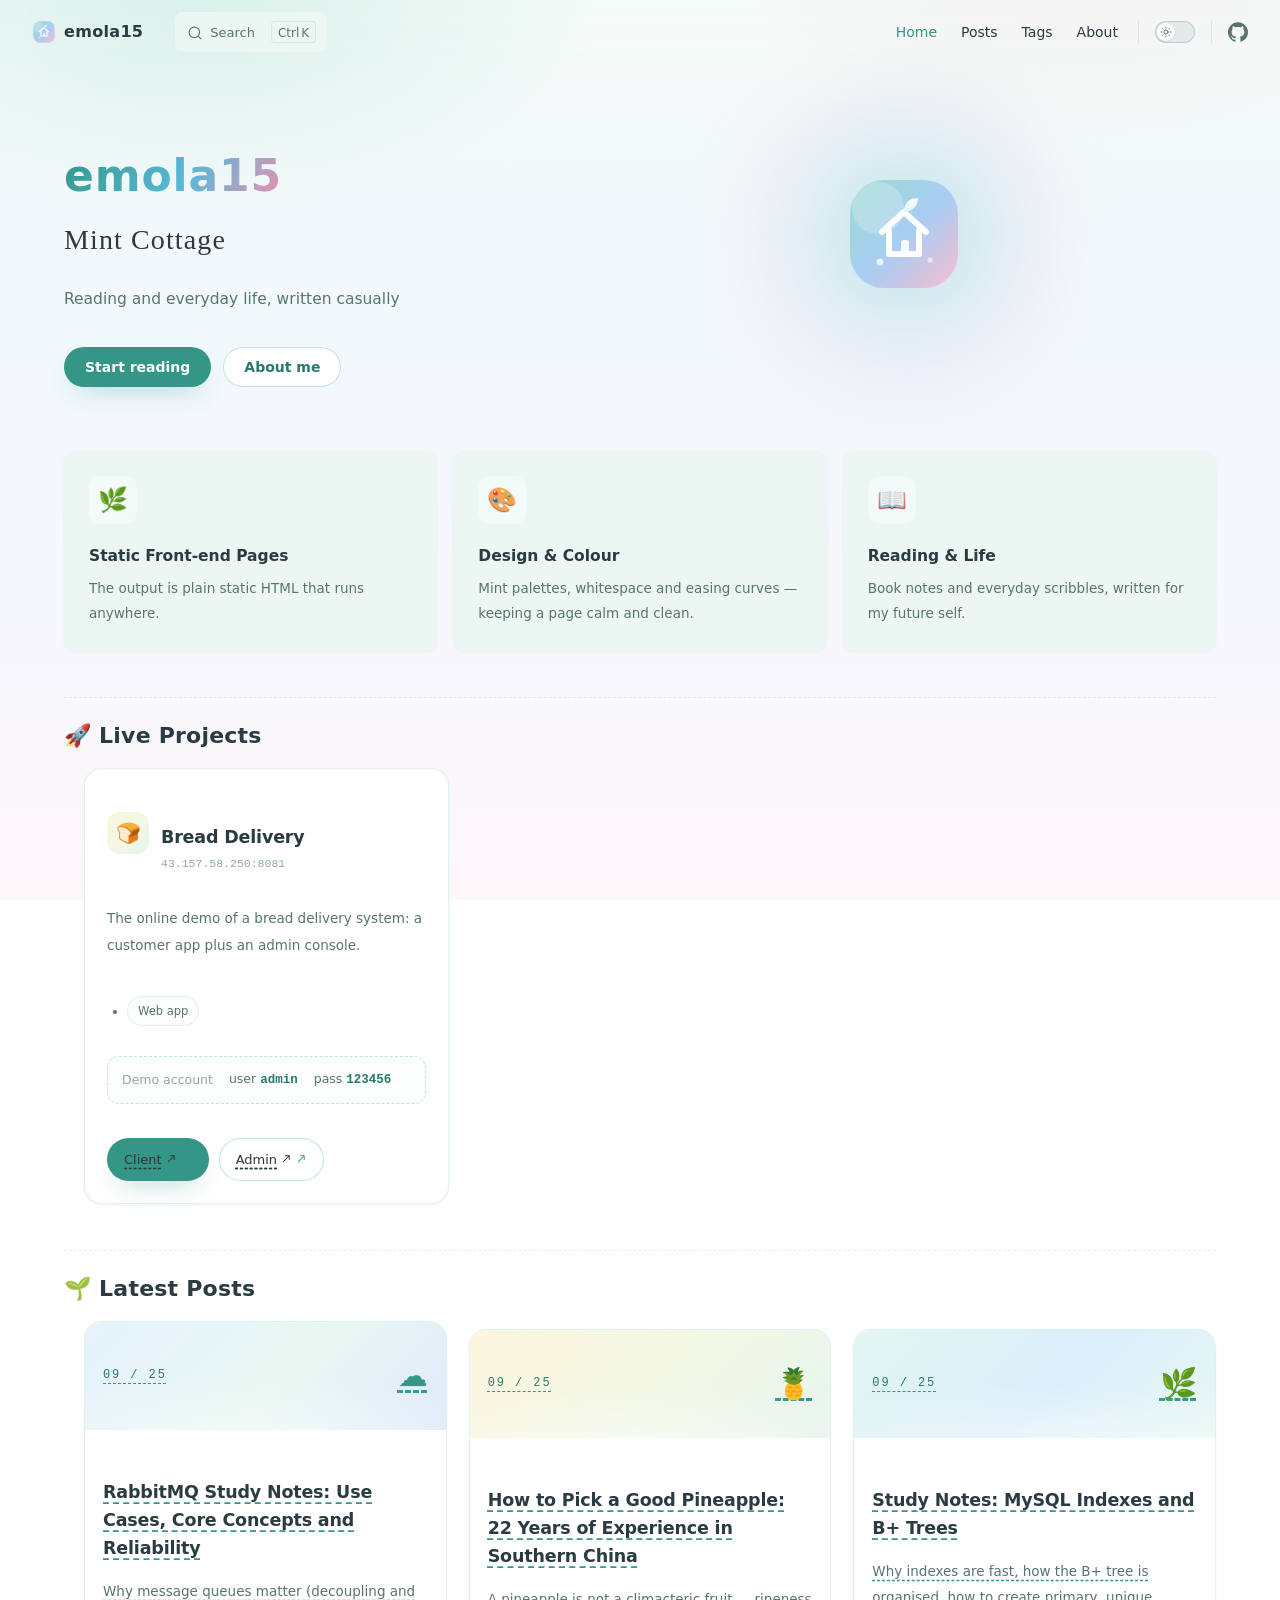
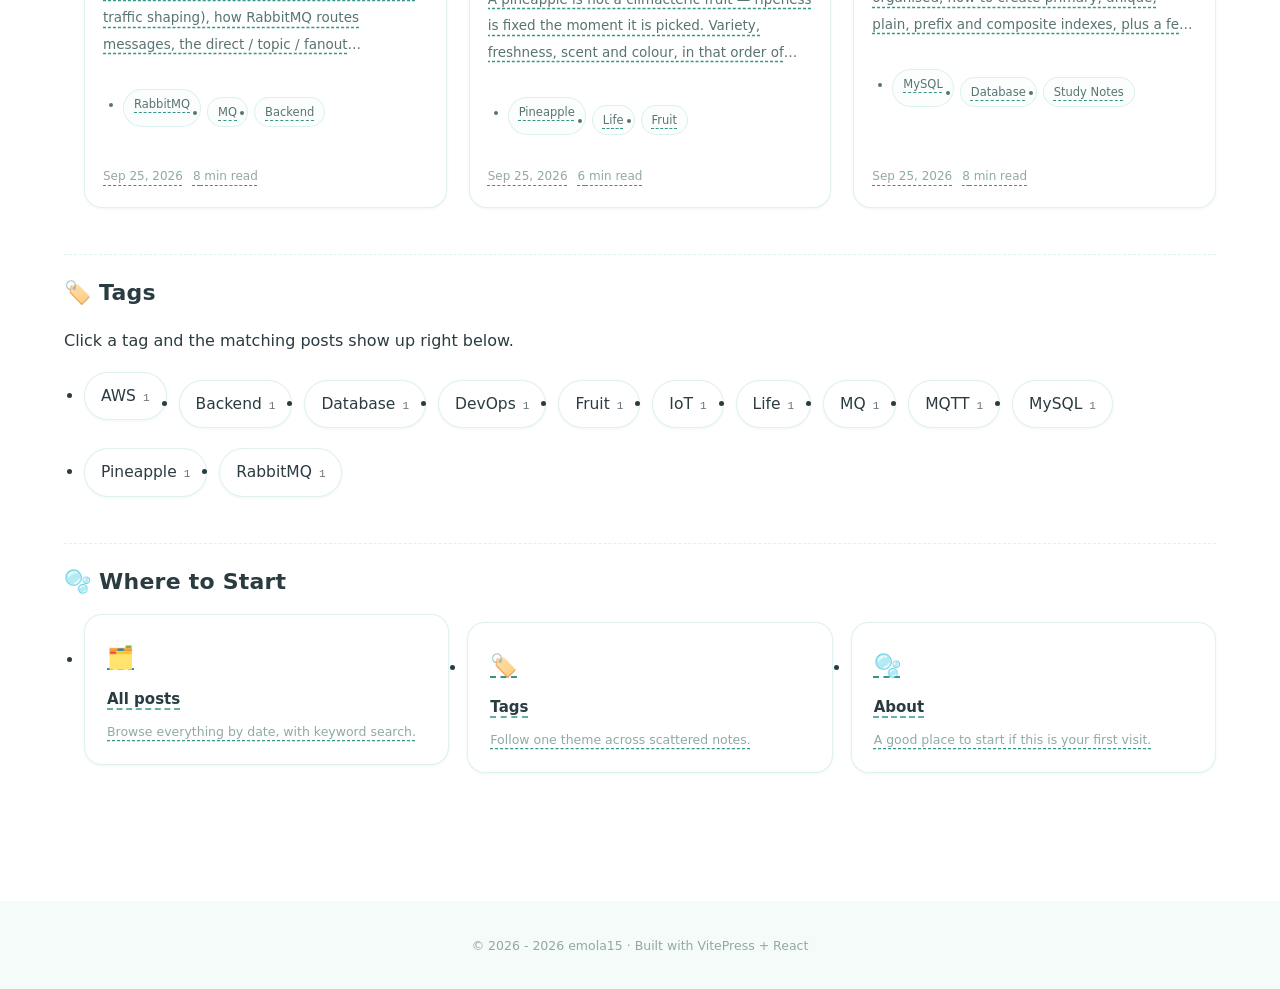
==== index.html @ d34305d4 "demo1_public" ====
<!DOCTYPE html>
<html lang="en-US" dir="ltr">
  <head>
    <meta charset="utf-8">
    <meta name="viewport" content="width=device-width,initial-scale=1">
    <title>emola15 · Mint Cottage</title>
    <meta name="description" content="emola15's personal blog: frontend notes, books and everyday life — written casually.">
    <meta name="generator" content="VitePress v1.6.4">
    <link rel="preload stylesheet" href="/assets/style.BNtmY3CR.css" as="style">
    <link rel="preload stylesheet" href="/vp-icons.css" as="style">
    
    <script type="module" src="/assets/app.CwjUvDx9.js"></script>
    <link rel="preload" href="/assets/inter-roman-latin.Di8DUHzh.woff2" as="font" type="font/woff2" crossorigin="">
    <link rel="modulepreload" href="/assets/chunks/theme.C-dFZcqk.js">
    <link rel="modulepreload" href="/assets/chunks/framework.D66Xq0Kv.js">
    <link rel="modulepreload" href="/assets/chunks/PostList.C5ZHfB-1.js">
    <link rel="modulepreload" href="/assets/chunks/TagCloud.Bu2f8Fow.js">
    <link rel="modulepreload" href="/assets/index.md.DlLVQKca.lean.js">
    <link rel="icon" type="image/svg+xml" href="/logo.svg">
    <meta name="author" content="emola15">
    <meta name="theme-color" content="#f4fbf8">
    <meta property="og:type" content="website">
    <meta property="og:title" content="emola15 · Mint Cottage">
    <meta property="og:description" content="emola15's personal blog: frontend notes, books and everyday life — written casually.">
    <script id="check-dark-mode">(()=>{const e=localStorage.getItem("vitepress-theme-appearance")||"auto",a=window.matchMedia("(prefers-color-scheme: dark)").matches;(!e||e==="auto"?a:e==="dark")&&document.documentElement.classList.add("dark")})();</script>
    <script id="check-mac-os">document.documentElement.classList.toggle("mac",/Mac|iPhone|iPod|iPad/i.test(navigator.platform));</script>
  </head>
  <body>
    <div id="app"><div class="Layout" data-v-5d98c3a5><!--[--><div class="xq-island" data-island="ReadingProgress" data-v-4ed34a05></div><!--]--><!--[--><span tabindex="-1" data-v-0b0ada53></span><a href="#VPContent" class="VPSkipLink visually-hidden" data-v-0b0ada53>Skip to content</a><!--]--><!----><header class="VPNav" data-v-5d98c3a5 data-v-ae24b3ad><div class="VPNavBar" data-v-ae24b3ad data-v-6aa21345><div class="wrapper" data-v-6aa21345><div class="container" data-v-6aa21345><div class="title" data-v-6aa21345><div class="VPNavBarTitle" data-v-6aa21345 data-v-1168a8e4><a class="title" href="/" data-v-1168a8e4><!--[--><!--]--><!--[--><img class="VPImage logo" src="/logo.svg" alt data-v-8426fc1a><!--]--><span data-v-1168a8e4>emola15</span><!--[--><!--]--></a></div></div><div class="content" data-v-6aa21345><div class="content-body" data-v-6aa21345><!--[--><!--]--><div class="VPNavBarSearch search" data-v-6aa21345><!--[--><!----><div id="local-search"><button type="button" class="DocSearch DocSearch-Button" aria-label="Search posts"><span class="DocSearch-Button-Container"><span class="vp-icon DocSearch-Search-Icon"></span><span class="DocSearch-Button-Placeholder">Search</span></span><span class="DocSearch-Button-Keys"><kbd class="DocSearch-Button-Key"></kbd><kbd class="DocSearch-Button-Key">K</kbd></span></button></div><!--]--></div><nav aria-labelledby="main-nav-aria-label" class="VPNavBarMenu menu" data-v-6aa21345 data-v-dc692963><span id="main-nav-aria-label" class="visually-hidden" data-v-dc692963> Main Navigation </span><!--[--><!--[--><a class="VPLink link VPNavBarMenuLink active" href="/" tabindex="0" data-v-dc692963 data-v-e56f3d57><!--[--><span data-v-e56f3d57>Home</span><!--]--></a><!--]--><!--[--><a class="VPLink link VPNavBarMenuLink" href="/posts/" tabindex="0" data-v-dc692963 data-v-e56f3d57><!--[--><span data-v-e56f3d57>Posts</span><!--]--></a><!--]--><!--[--><a class="VPLink link VPNavBarMenuLink" href="/tags" tabindex="0" data-v-dc692963 data-v-e56f3d57><!--[--><span data-v-e56f3d57>Tags</span><!--]--></a><!--]--><!--[--><a class="VPLink link VPNavBarMenuLink" href="/about" tabindex="0" data-v-dc692963 data-v-e56f3d57><!--[--><span data-v-e56f3d57>About</span><!--]--></a><!--]--><!--]--></nav><!----><div class="VPNavBarAppearance appearance" data-v-6aa21345 data-v-6c893767><button class="VPSwitch VPSwitchAppearance" type="button" role="switch" title aria-checked="false" data-v-6c893767 data-v-5337faa4 data-v-1d5665e3><span class="check" data-v-1d5665e3><span class="icon" data-v-1d5665e3><!--[--><span class="vpi-sun sun" data-v-5337faa4></span><span class="vpi-moon moon" data-v-5337faa4></span><!--]--></span></span></button></div><div class="VPSocialLinks VPNavBarSocialLinks social-links" data-v-6aa21345 data-v-0394ad82 data-v-7bc22406><!--[--><a class="VPSocialLink no-icon" href="https://github.com/emolastuff15" aria-label="github" target="_blank" rel="noopener" data-v-7bc22406 data-v-bd121fe5><span class="vpi-social-github"></span></a><!--]--></div><div class="VPFlyout VPNavBarExtra extra" data-v-6aa21345 data-v-bb2aa2f0 data-v-cf11d7a2><button type="button" class="button" aria-haspopup="true" aria-expanded="false" aria-label="extra navigation" data-v-cf11d7a2><span class="vpi-more-horizontal icon" data-v-cf11d7a2></span></button><div class="menu" data-v-cf11d7a2><div class="VPMenu" data-v-cf11d7a2 data-v-b98bc113><!----><!--[--><!--[--><!----><div class="group" data-v-bb2aa2f0><div class="item appearance" data-v-bb2aa2f0><p class="label" data-v-bb2aa2f0>Appearance</p><div class="appearance-action" data-v-bb2aa2f0><button class="VPSwitch VPSwitchAppearance" type="button" role="switch" title aria-checked="false" data-v-bb2aa2f0 data-v-5337faa4 data-v-1d5665e3><span class="check" data-v-1d5665e3><span class="icon" data-v-1d5665e3><!--[--><span class="vpi-sun sun" data-v-5337faa4></span><span class="vpi-moon moon" data-v-5337faa4></span><!--]--></span></span></button></div></div></div><div class="group" data-v-bb2aa2f0><div class="item social-links" data-v-bb2aa2f0><div class="VPSocialLinks social-links-list" data-v-bb2aa2f0 data-v-7bc22406><!--[--><a class="VPSocialLink no-icon" href="https://github.com/emolastuff15" aria-label="github" target="_blank" rel="noopener" data-v-7bc22406 data-v-bd121fe5><span class="vpi-social-github"></span></a><!--]--></div></div></div><!--]--><!--]--></div></div></div><!--[--><!--]--><button type="button" class="VPNavBarHamburger hamburger" aria-label="mobile navigation" aria-expanded="false" aria-controls="VPNavScreen" data-v-6aa21345 data-v-e5dd9c1c><span class="container" data-v-e5dd9c1c><span class="top" data-v-e5dd9c1c></span><span class="middle" data-v-e5dd9c1c></span><span class="bottom" data-v-e5dd9c1c></span></span></button></div></div></div></div><div class="divider" data-v-6aa21345><div class="divider-line" data-v-6aa21345></div></div></div><!----></header><!----><!----><div class="VPContent is-home" id="VPContent" data-v-5d98c3a5 data-v-1428d186><div class="VPHome external-link-icon-enabled" data-v-1428d186 data-v-8b561e3d><!--[--><!--]--><div class="VPHero has-image VPHomeHero" data-v-8b561e3d data-v-4f9c455b><div class="container" data-v-4f9c455b><div class="main" data-v-4f9c455b><!--[--><!--]--><!--[--><h1 class="heading" data-v-4f9c455b><span class="name clip" data-v-4f9c455b>emola15</span><span class="text" data-v-4f9c455b>Mint Cottage</span></h1><p class="tagline" data-v-4f9c455b>Reading and everyday life, written casually</p><!--]--><!--[--><!--]--><div class="actions" data-v-4f9c455b><!--[--><div class="action" data-v-4f9c455b><a class="VPButton medium brand" href="/posts/" data-v-4f9c455b data-v-fa7799d5>Start reading</a></div><div class="action" data-v-4f9c455b><a class="VPButton medium alt" href="/about" data-v-4f9c455b data-v-fa7799d5>About me</a></div><!--]--></div><!--[--><!--]--></div><div class="image" data-v-4f9c455b><div class="image-container" data-v-4f9c455b><div class="image-bg" data-v-4f9c455b></div><!--[--><!--[--><img class="VPImage image-src" src="/logo.svg" alt="emola15 · Mint Cottage" data-v-8426fc1a><!--]--><!--]--></div></div></div></div><!--[--><!--]--><!--[--><!--]--><div class="VPFeatures VPHomeFeatures" data-v-8b561e3d data-v-a6181336><div class="container" data-v-a6181336><div class="items" data-v-a6181336><!--[--><div class="grid-3 item" data-v-a6181336><div class="VPLink no-icon VPFeature" data-v-a6181336 data-v-a3976bdc><!--[--><article class="box" data-v-a3976bdc><div class="icon" data-v-a3976bdc>🌿</div><h2 class="title" data-v-a3976bdc>Static Front-end Pages</h2><p class="details" data-v-a3976bdc>The output is plain static HTML that runs anywhere.</p><!----></article><!--]--></div></div><div class="grid-3 item" data-v-a6181336><div class="VPLink no-icon VPFeature" data-v-a6181336 data-v-a3976bdc><!--[--><article class="box" data-v-a3976bdc><div class="icon" data-v-a3976bdc>🎨</div><h2 class="title" data-v-a3976bdc>Design & Colour</h2><p class="details" data-v-a3976bdc>Mint palettes, whitespace and easing curves — keeping a page calm and clean.</p><!----></article><!--]--></div></div><div class="grid-3 item" data-v-a6181336><div class="VPLink no-icon VPFeature" data-v-a6181336 data-v-a3976bdc><!--[--><article class="box" data-v-a3976bdc><div class="icon" data-v-a3976bdc>📖</div><h2 class="title" data-v-a3976bdc>Reading & Life</h2><p class="details" data-v-a3976bdc>Book notes and everyday scribbles, written for my future self.</p><!----></article><!--]--></div></div><!--]--></div></div></div><!--[--><!--]--><div class="vp-doc container" style="" data-v-8b561e3d data-v-8e2d4988><!--[--><div style="position:relative;" data-v-8b561e3d><div><h2 id="🚀-live-projects" tabindex="-1">🚀 Live Projects <a class="header-anchor" href="#🚀-live-projects" aria-label="Permalink to &quot;🚀 Live Projects&quot;">​</a></h2><div class="xq-island" data-island="ProjectList" data-v-4ed34a05></div><h2 id="🌱-latest-posts" tabindex="-1">🌱 Latest Posts <a class="header-anchor" href="#🌱-latest-posts" aria-label="Permalink to &quot;🌱 Latest Posts&quot;">​</a></h2><div class="xq-island" data-island="PostList" data-v-4ed34a05></div><h2 id="🏷️-tags" tabindex="-1">🏷️ Tags <a class="header-anchor" href="#🏷️-tags" aria-label="Permalink to &quot;🏷️ Tags&quot;">​</a></h2><p>Click a tag and the matching posts show up right below.</p><div class="xq-island" data-island="TagCloud" data-v-4ed34a05></div><h2 id="🫧-where-to-start" tabindex="-1">🫧 Where to Start <a class="header-anchor" href="#🫧-where-to-start" aria-label="Permalink to &quot;🫧 Where to Start&quot;">​</a></h2><div class="xq-island" data-island="EntryCards" data-v-4ed34a05></div></div></div><!--]--></div></div></div><footer class="VPFooter" data-v-5d98c3a5 data-v-e315a0ad><div class="container" data-v-e315a0ad><!----><p class="copyright" data-v-e315a0ad>© 2026 - 2026 emola15 · Built with VitePress + React</p></div></footer><!--[--><div class="xq-island" data-island="BackToTop" data-v-4ed34a05></div><!--]--></div></div>
    <script>window.__VP_HASH_MAP__=JSON.parse("{\"about.md\":\"Rgbhr4bb\",\"index.md\":\"DlLVQKca\",\"posts_how-to-pick-a-good-pineapple.md\":\"D5W0n2rq\",\"posts_index.md\":\"BugTTFG8\",\"posts_mysql-index-notes.md\":\"SYOeJtAR\",\"posts_rabbitmq-notes.md\":\"D3NSysRU\",\"posts_raspberry-pi-mqtt-setup.md\":\"CkJdbnVg\",\"posts_terraform-aws-ec2-setup.md\":\"BqSlLcgr\",\"tags.md\":\"ClAD2nNi\"}");window.__VP_SITE_DATA__=JSON.parse("{\"lang\":\"en-US\",\"dir\":\"ltr\",\"title\":\"emola15 · Mint Cottage\",\"description\":\"emola15's personal blog: frontend notes, books and everyday life — written casually.\",\"base\":\"/\",\"head\":[],\"router\":{\"prefetchLinks\":true},\"appearance\":true,\"themeConfig\":{\"logo\":\"/logo.svg\",\"siteTitle\":\"emola15\",\"nav\":[{\"text\":\"Home\",\"link\":\"/\"},{\"text\":\"Posts\",\"link\":\"/posts/\",\"activeMatch\":\"^/posts/\"},{\"text\":\"Tags\",\"link\":\"/tags\",\"activeMatch\":\"^/tags\"},{\"text\":\"About\",\"link\":\"/about\",\"activeMatch\":\"^/about\"}],\"sidebar\":{\"/posts/\":[{\"text\":\"📚 All posts\",\"link\":\"/posts/\"},{\"text\":\"2026\",\"collapsed\":false,\"items\":[{\"text\":\"RabbitMQ Study Notes: Use Cases, Core Concepts and Reliability\",\"link\":\"/posts/rabbitmq-notes\"},{\"text\":\"How to Pick a Good Pineapple: 22 Years of Experience in Southern China\",\"link\":\"/posts/how-to-pick-a-good-pineapple\"},{\"text\":\"Study Notes: MySQL Indexes and B+ Trees\",\"link\":\"/posts/mysql-index-notes\"},{\"text\":\"Terraform on AWS: Provisioning an EC2 Instance Step by Step\",\"link\":\"/posts/terraform-aws-ec2-setup\"},{\"text\":\"Raspberry Pi + MQTT: Basic Concepts and Installation\",\"link\":\"/posts/raspberry-pi-mqtt-setup\"}]}]},\"socialLinks\":[{\"icon\":\"github\",\"link\":\"https://github.com/emolastuff15\"}],\"search\":{\"provider\":\"local\",\"options\":{\"translations\":{\"button\":{\"buttonText\":\"Search\",\"buttonAriaLabel\":\"Search posts\"},\"modal\":{\"noResultsText\":\"No results found\",\"resetButtonTitle\":\"Clear query\",\"displayDetails\":\"Show details\",\"footer\":{\"selectText\":\"Select\",\"navigateText\":\"Navigate\",\"closeText\":\"Close\"}}}}},\"outline\":{\"level\":[2,3],\"label\":\"On this page\"},\"docFooter\":{\"prev\":\"Previous\",\"next\":\"Next\"},\"lastUpdated\":{\"text\":\"Last updated\",\"formatOptions\":{\"dateStyle\":\"short\",\"timeStyle\":\"short\"}},\"returnToTopLabel\":\"Back to top\",\"sidebarMenuLabel\":\"Menu\",\"darkModeSwitchLabel\":\"Appearance\",\"lightModeSwitchTitle\":\"Switch to light theme\",\"darkModeSwitchTitle\":\"Switch to dark theme\",\"externalLinkIcon\":true,\"skipToContentLabel\":\"Skip to content\",\"notFound\":{\"title\":\"Page not found\",\"quote\":\"Wrong turn — but there is plenty to read elsewhere.\",\"linkLabel\":\"Back home\",\"linkText\":\"Back home\"},\"footer\":{\"copyright\":\"© 2026 - 2026 emola15 · Built with VitePress + React\"}},\"locales\":{},\"scrollOffset\":134,\"cleanUrls\":true}");</script>
    
  </body>
</html>
---- assets/style.BNtmY3CR.css ----
@font-face{font-family:Inter;font-style:normal;font-weight:100 900;font-display:swap;src:url(/assets/inter-roman-cyrillic-ext.BBPuwvHQ.woff2) format("woff2");unicode-range:U+0460-052F,U+1C80-1C88,U+20B4,U+2DE0-2DFF,U+A640-A69F,U+FE2E-FE2F}@font-face{font-family:Inter;font-style:normal;font-weight:100 900;font-display:swap;src:url(/assets/inter-roman-cyrillic.C5lxZ8CY.woff2) format("woff2");unicode-range:U+0301,U+0400-045F,U+0490-0491,U+04B0-04B1,U+2116}@font-face{font-family:Inter;font-style:normal;font-weight:100 900;font-display:swap;src:url(/assets/inter-roman-greek-ext.CqjqNYQ-.woff2) format("woff2");unicode-range:U+1F00-1FFF}@font-face{font-family:Inter;font-style:normal;font-weight:100 900;font-display:swap;src:url(/assets/inter-roman-greek.BBVDIX6e.woff2) format("woff2");unicode-range:U+0370-0377,U+037A-037F,U+0384-038A,U+038C,U+038E-03A1,U+03A3-03FF}@font-face{font-family:Inter;font-style:normal;font-weight:100 900;font-display:swap;src:url(/assets/inter-roman-vietnamese.BjW4sHH5.woff2) format("woff2");unicode-range:U+0102-0103,U+0110-0111,U+0128-0129,U+0168-0169,U+01A0-01A1,U+01AF-01B0,U+0300-0301,U+0303-0304,U+0308-0309,U+0323,U+0329,U+1EA0-1EF9,U+20AB}@font-face{font-family:Inter;font-style:normal;font-weight:100 900;font-display:swap;src:url(/assets/inter-roman-latin-ext.4ZJIpNVo.woff2) format("woff2");unicode-range:U+0100-02AF,U+0304,U+0308,U+0329,U+1E00-1E9F,U+1EF2-1EFF,U+2020,U+20A0-20AB,U+20AD-20C0,U+2113,U+2C60-2C7F,U+A720-A7FF}@font-face{font-family:Inter;font-style:normal;font-weight:100 900;font-display:swap;src:url(/assets/inter-roman-latin.Di8DUHzh.woff2) format("woff2");unicode-range:U+0000-00FF,U+0131,U+0152-0153,U+02BB-02BC,U+02C6,U+02DA,U+02DC,U+0304,U+0308,U+0329,U+2000-206F,U+2074,U+20AC,U+2122,U+2191,U+2193,U+2212,U+2215,U+FEFF,U+FFFD}@font-face{font-family:Inter;font-style:italic;font-weight:100 900;font-display:swap;src:url(/assets/inter-italic-cyrillic-ext.r48I6akx.woff2) format("woff2");unicode-range:U+0460-052F,U+1C80-1C88,U+20B4,U+2DE0-2DFF,U+A640-A69F,U+FE2E-FE2F}@font-face{font-family:Inter;font-style:italic;font-weight:100 900;font-display:swap;src:url(/assets/inter-italic-cyrillic.By2_1cv3.woff2) format("woff2");unicode-range:U+0301,U+0400-045F,U+0490-0491,U+04B0-04B1,U+2116}@font-face{font-family:Inter;font-style:italic;font-weight:100 900;font-display:swap;src:url(/assets/inter-italic-greek-ext.1u6EdAuj.woff2) format("woff2");unicode-range:U+1F00-1FFF}@font-face{font-family:Inter;font-style:italic;font-weight:100 900;font-display:swap;src:url(/assets/inter-italic-greek.DJ8dCoTZ.woff2) format("woff2");unicode-range:U+0370-0377,U+037A-037F,U+0384-038A,U+038C,U+038E-03A1,U+03A3-03FF}@font-face{font-family:Inter;font-style:italic;font-weight:100 900;font-display:swap;src:url(/assets/inter-italic-vietnamese.BSbpV94h.woff2) format("woff2");unicode-range:U+0102-0103,U+0110-0111,U+0128-0129,U+0168-0169,U+01A0-01A1,U+01AF-01B0,U+0300-0301,U+0303-0304,U+0308-0309,U+0323,U+0329,U+1EA0-1EF9,U+20AB}@font-face{font-family:Inter;font-style:italic;font-weight:100 900;font-display:swap;src:url(/assets/inter-italic-latin-ext.CN1xVJS-.woff2) format("woff2");unicode-range:U+0100-02AF,U+0304,U+0308,U+0329,U+1E00-1E9F,U+1EF2-1EFF,U+2020,U+20A0-20AB,U+20AD-20C0,U+2113,U+2C60-2C7F,U+A720-A7FF}@font-face{font-family:Inter;font-style:italic;font-weight:100 900;font-display:swap;src:url(/assets/inter-italic-latin.C2AdPX0b.woff2) format("woff2");unicode-range:U+0000-00FF,U+0131,U+0152-0153,U+02BB-02BC,U+02C6,U+02DA,U+02DC,U+0304,U+0308,U+0329,U+2000-206F,U+2074,U+20AC,U+2122,U+2191,U+2193,U+2212,U+2215,U+FEFF,U+FFFD}@font-face{font-family:Punctuation SC;font-weight:400;src:local("PingFang SC Regular"),local("Noto Sans CJK SC"),local("Microsoft YaHei");unicode-range:U+201C,U+201D,U+2018,U+2019,U+2E3A,U+2014,U+2013,U+2026,U+00B7,U+007E,U+002F}@font-face{font-family:Punctuation SC;font-weight:500;src:local("PingFang SC Medium"),local("Noto Sans CJK SC"),local("Microsoft YaHei");unicode-range:U+201C,U+201D,U+2018,U+2019,U+2E3A,U+2014,U+2013,U+2026,U+00B7,U+007E,U+002F}@font-face{font-family:Punctuation SC;font-weight:600;src:local("PingFang SC Semibold"),local("Noto Sans CJK SC Bold"),local("Microsoft YaHei Bold");unicode-range:U+201C,U+201D,U+2018,U+2019,U+2E3A,U+2014,U+2013,U+2026,U+00B7,U+007E,U+002F}@font-face{font-family:Punctuation SC;font-weight:700;src:local("PingFang SC Semibold"),local("Noto Sans CJK SC Bold"),local("Microsoft YaHei Bold");unicode-range:U+201C,U+201D,U+2018,U+2019,U+2E3A,U+2014,U+2013,U+2026,U+00B7,U+007E,U+002F}:root{--vp-c-white: #ffffff;--vp-c-black: #000000;--vp-c-neutral: var(--vp-c-black);--vp-c-neutral-inverse: var(--vp-c-white)}.dark{--vp-c-neutral: var(--vp-c-white);--vp-c-neutral-inverse: var(--vp-c-black)}:root{--vp-c-gray-1: #dddde3;--vp-c-gray-2: #e4e4e9;--vp-c-gray-3: #ebebef;--vp-c-gray-soft: rgba(142, 150, 170, .14);--vp-c-indigo-1: #3451b2;--vp-c-indigo-2: #3a5ccc;--vp-c-indigo-3: #5672cd;--vp-c-indigo-soft: rgba(100, 108, 255, .14);--vp-c-purple-1: #6f42c1;--vp-c-purple-2: #7e4cc9;--vp-c-purple-3: #8e5cd9;--vp-c-purple-soft: rgba(159, 122, 234, .14);--vp-c-green-1: #18794e;--vp-c-green-2: #299764;--vp-c-green-3: #30a46c;--vp-c-green-soft: rgba(16, 185, 129, .14);--vp-c-yellow-1: #915930;--vp-c-yellow-2: #946300;--vp-c-yellow-3: #9f6a00;--vp-c-yellow-soft: rgba(234, 179, 8, .14);--vp-c-red-1: #b8272c;--vp-c-red-2: #d5393e;--vp-c-red-3: #e0575b;--vp-c-red-soft: rgba(244, 63, 94, .14);--vp-c-sponsor: #db2777}.dark{--vp-c-gray-1: #515c67;--vp-c-gray-2: #414853;--vp-c-gray-3: #32363f;--vp-c-gray-soft: rgba(101, 117, 133, .16);--vp-c-indigo-1: #a8b1ff;--vp-c-indigo-2: #5c73e7;--vp-c-indigo-3: #3e63dd;--vp-c-indigo-soft: rgba(100, 108, 255, .16);--vp-c-purple-1: #c8abfa;--vp-c-purple-2: #a879e6;--vp-c-purple-3: #8e5cd9;--vp-c-purple-soft: rgba(159, 122, 234, .16);--vp-c-green-1: #3dd68c;--vp-c-green-2: #30a46c;--vp-c-green-3: #298459;--vp-c-green-soft: rgba(16, 185, 129, .16);--vp-c-yellow-1: #f9b44e;--vp-c-yellow-2: #da8b17;--vp-c-yellow-3: #a46a0a;--vp-c-yellow-soft: rgba(234, 179, 8, .16);--vp-c-red-1: #f66f81;--vp-c-red-2: #f14158;--vp-c-red-3: #b62a3c;--vp-c-red-soft: rgba(244, 63, 94, .16)}:root{--vp-c-bg: #ffffff;--vp-c-bg-alt: #f6f6f7;--vp-c-bg-elv: #ffffff;--vp-c-bg-soft: #f6f6f7}.dark{--vp-c-bg: #1b1b1f;--vp-c-bg-alt: #161618;--vp-c-bg-elv: #202127;--vp-c-bg-soft: #202127}:root{--vp-c-border: #c2c2c4;--vp-c-divider: #e2e2e3;--vp-c-gutter: #e2e2e3}.dark{--vp-c-border: #3c3f44;--vp-c-divider: #2e2e32;--vp-c-gutter: #000000}:root{--vp-c-text-1: #3c3c43;--vp-c-text-2: #67676c;--vp-c-text-3: #929295}.dark{--vp-c-text-1: #dfdfd6;--vp-c-text-2: #98989f;--vp-c-text-3: #6a6a71}:root{--vp-c-default-1: var(--vp-c-gray-1);--vp-c-default-2: var(--vp-c-gray-2);--vp-c-default-3: var(--vp-c-gray-3);--vp-c-default-soft: var(--vp-c-gray-soft);--vp-c-brand-1: var(--vp-c-indigo-1);--vp-c-brand-2: var(--vp-c-indigo-2);--vp-c-brand-3: var(--vp-c-indigo-3);--vp-c-brand-soft: var(--vp-c-indigo-soft);--vp-c-brand: var(--vp-c-brand-1);--vp-c-tip-1: var(--vp-c-brand-1);--vp-c-tip-2: var(--vp-c-brand-2);--vp-c-tip-3: var(--vp-c-brand-3);--vp-c-tip-soft: var(--vp-c-brand-soft);--vp-c-note-1: var(--vp-c-brand-1);--vp-c-note-2: var(--vp-c-brand-2);--vp-c-note-3: var(--vp-c-brand-3);--vp-c-note-soft: var(--vp-c-brand-soft);--vp-c-success-1: var(--vp-c-green-1);--vp-c-success-2: var(--vp-c-green-2);--vp-c-success-3: var(--vp-c-green-3);--vp-c-success-soft: var(--vp-c-green-soft);--vp-c-important-1: var(--vp-c-purple-1);--vp-c-important-2: var(--vp-c-purple-2);--vp-c-important-3: var(--vp-c-purple-3);--vp-c-important-soft: var(--vp-c-purple-soft);--vp-c-warning-1: var(--vp-c-yellow-1);--vp-c-warning-2: var(--vp-c-yellow-2);--vp-c-warning-3: var(--vp-c-yellow-3);--vp-c-warning-soft: var(--vp-c-yellow-soft);--vp-c-danger-1: var(--vp-c-red-1);--vp-c-danger-2: var(--vp-c-red-2);--vp-c-danger-3: var(--vp-c-red-3);--vp-c-danger-soft: var(--vp-c-red-soft);--vp-c-caution-1: var(--vp-c-red-1);--vp-c-caution-2: var(--vp-c-red-2);--vp-c-caution-3: var(--vp-c-red-3);--vp-c-caution-soft: var(--vp-c-red-soft)}:root{--vp-font-family-base: "Inter", ui-sans-serif, system-ui, sans-serif, "Apple Color Emoji", "Segoe UI Emoji", "Segoe UI Symbol", "Noto Color Emoji";--vp-font-family-mono: ui-monospace, "Menlo", "Monaco", "Consolas", "Liberation Mono", "Courier New", monospace;font-optical-sizing:auto}:root:where(:lang(zh)){--vp-font-family-base: "Punctuation SC", "Inter", ui-sans-serif, system-ui, sans-serif, "Apple Color Emoji", "Segoe UI Emoji", "Segoe UI Symbol", "Noto Color Emoji"}:root{--vp-shadow-1: 0 1px 2px rgba(0, 0, 0, .04), 0 1px 2px rgba(0, 0, 0, .06);--vp-shadow-2: 0 3px 12px rgba(0, 0, 0, .07), 0 1px 4px rgba(0, 0, 0, .07);--vp-shadow-3: 0 12px 32px rgba(0, 0, 0, .1), 0 2px 6px rgba(0, 0, 0, .08);--vp-shadow-4: 0 14px 44px rgba(0, 0, 0, .12), 0 3px 9px rgba(0, 0, 0, .12);--vp-shadow-5: 0 18px 56px rgba(0, 0, 0, .16), 0 4px 12px rgba(0, 0, 0, .16)}:root{--vp-z-index-footer: 10;--vp-z-index-local-nav: 20;--vp-z-index-nav: 30;--vp-z-index-layout-top: 40;--vp-z-index-backdrop: 50;--vp-z-index-sidebar: 60}@media (min-width: 960px){:root{--vp-z-index-sidebar: 25}}:root{--vp-layout-max-width: 1440px}:root{--vp-header-anchor-symbol: "#"}:root{--vp-code-line-height: 1.7;--vp-code-font-size: .875em;--vp-code-color: var(--vp-c-brand-1);--vp-code-link-color: var(--vp-c-brand-1);--vp-code-link-hover-color: var(--vp-c-brand-2);--vp-code-bg: var(--vp-c-default-soft);--vp-code-block-color: var(--vp-c-text-2);--vp-code-block-bg: var(--vp-c-bg-alt);--vp-code-block-divider-color: var(--vp-c-gutter);--vp-code-lang-color: var(--vp-c-text-3);--vp-code-line-highlight-color: var(--vp-c-default-soft);--vp-code-line-number-color: var(--vp-c-text-3);--vp-code-line-diff-add-color: var(--vp-c-success-soft);--vp-code-line-diff-add-symbol-color: var(--vp-c-success-1);--vp-code-line-diff-remove-color: var(--vp-c-danger-soft);--vp-code-line-diff-remove-symbol-color: var(--vp-c-danger-1);--vp-code-line-warning-color: var(--vp-c-warning-soft);--vp-code-line-error-color: var(--vp-c-danger-soft);--vp-code-copy-code-border-color: var(--vp-c-divider);--vp-code-copy-code-bg: var(--vp-c-bg-soft);--vp-code-copy-code-hover-border-color: var(--vp-c-divider);--vp-code-copy-code-hover-bg: var(--vp-c-bg);--vp-code-copy-code-active-text: var(--vp-c-text-2);--vp-code-copy-copied-text-content: "Copied";--vp-code-tab-divider: var(--vp-code-block-divider-color);--vp-code-tab-text-color: var(--vp-c-text-2);--vp-code-tab-bg: var(--vp-code-block-bg);--vp-code-tab-hover-text-color: var(--vp-c-text-1);--vp-code-tab-active-text-color: var(--vp-c-text-1);--vp-code-tab-active-bar-color: var(--vp-c-brand-1)}:lang(es),:lang(pt){--vp-code-copy-copied-text-content: "Copiado"}:lang(fa){--vp-code-copy-copied-text-content: "کپی شد"}:lang(ko){--vp-code-copy-copied-text-content: "복사됨"}:lang(ru){--vp-code-copy-copied-text-content: "Скопировано"}:lang(zh){--vp-code-copy-copied-text-content: "已复制"}:root{--vp-button-brand-border: transparent;--vp-button-brand-text: var(--vp-c-white);--vp-button-brand-bg: var(--vp-c-brand-3);--vp-button-brand-hover-border: transparent;--vp-button-brand-hover-text: var(--vp-c-white);--vp-button-brand-hover-bg: var(--vp-c-brand-2);--vp-button-brand-active-border: transparent;--vp-button-brand-active-text: var(--vp-c-white);--vp-button-brand-active-bg: var(--vp-c-brand-1);--vp-button-alt-border: transparent;--vp-button-alt-text: var(--vp-c-text-1);--vp-button-alt-bg: var(--vp-c-default-3);--vp-button-alt-hover-border: transparent;--vp-button-alt-hover-text: var(--vp-c-text-1);--vp-button-alt-hover-bg: var(--vp-c-default-2);--vp-button-alt-active-border: transparent;--vp-button-alt-active-text: var(--vp-c-text-1);--vp-button-alt-active-bg: var(--vp-c-default-1);--vp-button-sponsor-border: var(--vp-c-text-2);--vp-button-sponsor-text: var(--vp-c-text-2);--vp-button-sponsor-bg: transparent;--vp-button-sponsor-hover-border: var(--vp-c-sponsor);--vp-button-sponsor-hover-text: var(--vp-c-sponsor);--vp-button-sponsor-hover-bg: transparent;--vp-button-sponsor-active-border: var(--vp-c-sponsor);--vp-button-sponsor-active-text: var(--vp-c-sponsor);--vp-button-sponsor-active-bg: transparent}:root{--vp-custom-block-font-size: 14px;--vp-custom-block-code-font-size: 13px;--vp-custom-block-info-border: transparent;--vp-custom-block-info-text: var(--vp-c-text-1);--vp-custom-block-info-bg: var(--vp-c-default-soft);--vp-custom-block-info-code-bg: var(--vp-c-default-soft);--vp-custom-block-note-border: transparent;--vp-custom-block-note-text: var(--vp-c-text-1);--vp-custom-block-note-bg: var(--vp-c-default-soft);--vp-custom-block-note-code-bg: var(--vp-c-default-soft);--vp-custom-block-tip-border: transparent;--vp-custom-block-tip-text: var(--vp-c-text-1);--vp-custom-block-tip-bg: var(--vp-c-tip-soft);--vp-custom-block-tip-code-bg: var(--vp-c-tip-soft);--vp-custom-block-important-border: transparent;--vp-custom-block-important-text: var(--vp-c-text-1);--vp-custom-block-important-bg: var(--vp-c-important-soft);--vp-custom-block-important-code-bg: var(--vp-c-important-soft);--vp-custom-block-warning-border: transparent;--vp-custom-block-warning-text: var(--vp-c-text-1);--vp-custom-block-warning-bg: var(--vp-c-warning-soft);--vp-custom-block-warning-code-bg: var(--vp-c-warning-soft);--vp-custom-block-danger-border: transparent;--vp-custom-block-danger-text: var(--vp-c-text-1);--vp-custom-block-danger-bg: var(--vp-c-danger-soft);--vp-custom-block-danger-code-bg: var(--vp-c-danger-soft);--vp-custom-block-caution-border: transparent;--vp-custom-block-caution-text: var(--vp-c-text-1);--vp-custom-block-caution-bg: var(--vp-c-caution-soft);--vp-custom-block-caution-code-bg: var(--vp-c-caution-soft);--vp-custom-block-details-border: var(--vp-custom-block-info-border);--vp-custom-block-details-text: var(--vp-custom-block-info-text);--vp-custom-block-details-bg: var(--vp-custom-block-info-bg);--vp-custom-block-details-code-bg: var(--vp-custom-block-info-code-bg)}:root{--vp-input-border-color: var(--vp-c-border);--vp-input-bg-color: var(--vp-c-bg-alt);--vp-input-switch-bg-color: var(--vp-c-default-soft)}:root{--vp-nav-height: 64px;--vp-nav-bg-color: var(--vp-c-bg);--vp-nav-screen-bg-color: var(--vp-c-bg);--vp-nav-logo-height: 24px}.hide-nav{--vp-nav-height: 0px}.hide-nav .VPSidebar{--vp-nav-height: 22px}:root{--vp-local-nav-bg-color: var(--vp-c-bg)}:root{--vp-sidebar-width: 272px;--vp-sidebar-bg-color: var(--vp-c-bg-alt)}:root{--vp-backdrop-bg-color: rgba(0, 0, 0, .6)}:root{--vp-home-hero-name-color: var(--vp-c-brand-1);--vp-home-hero-name-background: transparent;--vp-home-hero-image-background-image: none;--vp-home-hero-image-filter: none}:root{--vp-badge-info-border: transparent;--vp-badge-info-text: var(--vp-c-text-2);--vp-badge-info-bg: var(--vp-c-default-soft);--vp-badge-tip-border: transparent;--vp-badge-tip-text: var(--vp-c-tip-1);--vp-badge-tip-bg: var(--vp-c-tip-soft);--vp-badge-warning-border: transparent;--vp-badge-warning-text: var(--vp-c-warning-1);--vp-badge-warning-bg: var(--vp-c-warning-soft);--vp-badge-danger-border: transparent;--vp-badge-danger-text: var(--vp-c-danger-1);--vp-badge-danger-bg: var(--vp-c-danger-soft)}:root{--vp-carbon-ads-text-color: var(--vp-c-text-1);--vp-carbon-ads-poweredby-color: var(--vp-c-text-2);--vp-carbon-ads-bg-color: var(--vp-c-bg-soft);--vp-carbon-ads-hover-text-color: var(--vp-c-brand-1);--vp-carbon-ads-hover-poweredby-color: var(--vp-c-text-1)}:root{--vp-local-search-bg: var(--vp-c-bg);--vp-local-search-result-bg: var(--vp-c-bg);--vp-local-search-result-border: var(--vp-c-divider);--vp-local-search-result-selected-bg: var(--vp-c-bg);--vp-local-search-result-selected-border: var(--vp-c-brand-1);--vp-local-search-highlight-bg: var(--vp-c-brand-1);--vp-local-search-highlight-text: var(--vp-c-neutral-inverse)}@media (prefers-reduced-motion: reduce){*,:before,:after{animation-delay:-1ms!important;animation-duration:1ms!important;animation-iteration-count:1!important;background-attachment:initial!important;scroll-behavior:auto!important;transition-duration:0s!important;transition-delay:0s!important}}*,:before,:after{box-sizing:border-box}html{line-height:1.4;font-size:16px;-webkit-text-size-adjust:100%}html.dark{color-scheme:dark}body{margin:0;width:100%;min-width:320px;min-height:100vh;line-height:24px;font-family:var(--vp-font-family-base);font-size:16px;font-weight:400;color:var(--vp-c-text-1);background-color:var(--vp-c-bg);font-synthesis:style;text-rendering:optimizeLegibility;-webkit-font-smoothing:antialiased;-moz-osx-font-smoothing:grayscale}main{display:block}h1,h2,h3,h4,h5,h6{margin:0;line-height:24px;font-size:16px;font-weight:400}p{margin:0}strong,b{font-weight:600}a,area,button,[role=button],input,label,select,summary,textarea{touch-action:manipulation}a{color:inherit;text-decoration:inherit}ol,ul{list-style:none;margin:0;padding:0}blockquote{margin:0}pre,code,kbd,samp{font-family:var(--vp-font-family-mono)}img,svg,video,canvas,audio,iframe,embed,object{display:block}figure{margin:0}img,video{max-width:100%;height:auto}button,input,optgroup,select,textarea{border:0;padding:0;line-height:inherit;color:inherit}button{padding:0;font-family:inherit;background-color:transparent;background-image:none}button:enabled,[role=button]:enabled{cursor:pointer}button:focus,button:focus-visible{outline:1px dotted;outline:4px auto -webkit-focus-ring-color}button:focus:not(:focus-visible){outline:none!important}input:focus,textarea:focus,select:focus{outline:none}table{border-collapse:collapse}input{background-color:transparent}input:-ms-input-placeholder,textarea:-ms-input-placeholder{color:var(--vp-c-text-3)}input::-ms-input-placeholder,textarea::-ms-input-placeholder{color:var(--vp-c-text-3)}input::placeholder,textarea::placeholder{color:var(--vp-c-text-3)}input::-webkit-outer-spin-button,input::-webkit-inner-spin-button{-webkit-appearance:none;margin:0}input[type=number]{-moz-appearance:textfield}textarea{resize:vertical}select{-webkit-appearance:none}fieldset{margin:0;padding:0}h1,h2,h3,h4,h5,h6,li,p{overflow-wrap:break-word}vite-error-overlay{z-index:9999}mjx-container{overflow-x:auto}mjx-container>svg{display:inline-block;margin:auto}[class^=vpi-],[class*=" vpi-"],.vp-icon{width:1em;height:1em}[class^=vpi-].bg,[class*=" vpi-"].bg,.vp-icon.bg{background-size:100% 100%;background-color:transparent}[class^=vpi-]:not(.bg),[class*=" vpi-"]:not(.bg),.vp-icon:not(.bg){-webkit-mask:var(--icon) no-repeat;mask:var(--icon) no-repeat;-webkit-mask-size:100% 100%;mask-size:100% 100%;background-color:currentColor;color:inherit}.vpi-align-left{--icon: url("data:image/svg+xml,%3Csvg xmlns='http://www.w3.org/2000/svg' fill='none' stroke='currentColor' stroke-linecap='round' stroke-linejoin='round' stroke-width='2' viewBox='0 0 24 24'%3E%3Cpath d='M21 6H3M15 12H3M17 18H3'/%3E%3C/svg%3E")}.vpi-arrow-right,.vpi-arrow-down,.vpi-arrow-left,.vpi-arrow-up{--icon: url("data:image/svg+xml,%3Csvg xmlns='http://www.w3.org/2000/svg' fill='none' stroke='currentColor' stroke-linecap='round' stroke-linejoin='round' stroke-width='2' viewBox='0 0 24 24'%3E%3Cpath d='M5 12h14M12 5l7 7-7 7'/%3E%3C/svg%3E")}.vpi-chevron-right,.vpi-chevron-down,.vpi-chevron-left,.vpi-chevron-up{--icon: url("data:image/svg+xml,%3Csvg xmlns='http://www.w3.org/2000/svg' fill='none' stroke='currentColor' stroke-linecap='round' stroke-linejoin='round' stroke-width='2' viewBox='0 0 24 24'%3E%3Cpath d='m9 18 6-6-6-6'/%3E%3C/svg%3E")}.vpi-chevron-down,.vpi-arrow-down{transform:rotate(90deg)}.vpi-chevron-left,.vpi-arrow-left{transform:rotate(180deg)}.vpi-chevron-up,.vpi-arrow-up{transform:rotate(-90deg)}.vpi-square-pen{--icon: url("data:image/svg+xml,%3Csvg xmlns='http://www.w3.org/2000/svg' fill='none' stroke='currentColor' stroke-linecap='round' stroke-linejoin='round' stroke-width='2' viewBox='0 0 24 24'%3E%3Cpath d='M12 3H5a2 2 0 0 0-2 2v14a2 2 0 0 0 2 2h14a2 2 0 0 0 2-2v-7'/%3E%3Cpath d='M18.375 2.625a2.121 2.121 0 1 1 3 3L12 15l-4 1 1-4Z'/%3E%3C/svg%3E")}.vpi-plus{--icon: url("data:image/svg+xml,%3Csvg xmlns='http://www.w3.org/2000/svg' fill='none' stroke='currentColor' stroke-linecap='round' stroke-linejoin='round' stroke-width='2' viewBox='0 0 24 24'%3E%3Cpath d='M5 12h14M12 5v14'/%3E%3C/svg%3E")}.vpi-sun{--icon: url("data:image/svg+xml,%3Csvg xmlns='http://www.w3.org/2000/svg' fill='none' stroke='currentColor' stroke-linecap='round' stroke-linejoin='round' stroke-width='2' viewBox='0 0 24 24'%3E%3Ccircle cx='12' cy='12' r='4'/%3E%3Cpath d='M12 2v2M12 20v2M4.93 4.93l1.41 1.41M17.66 17.66l1.41 1.41M2 12h2M20 12h2M6.34 17.66l-1.41 1.41M19.07 4.93l-1.41 1.41'/%3E%3C/svg%3E")}.vpi-moon{--icon: url("data:image/svg+xml,%3Csvg xmlns='http://www.w3.org/2000/svg' fill='none' stroke='currentColor' stroke-linecap='round' stroke-linejoin='round' stroke-width='2' viewBox='0 0 24 24'%3E%3Cpath d='M12 3a6 6 0 0 0 9 9 9 9 0 1 1-9-9Z'/%3E%3C/svg%3E")}.vpi-more-horizontal{--icon: url("data:image/svg+xml,%3Csvg xmlns='http://www.w3.org/2000/svg' fill='none' stroke='currentColor' stroke-linecap='round' stroke-linejoin='round' stroke-width='2' viewBox='0 0 24 24'%3E%3Ccircle cx='12' cy='12' r='1'/%3E%3Ccircle cx='19' cy='12' r='1'/%3E%3Ccircle cx='5' cy='12' r='1'/%3E%3C/svg%3E")}.vpi-languages{--icon: url("data:image/svg+xml,%3Csvg xmlns='http://www.w3.org/2000/svg' fill='none' stroke='currentColor' stroke-linecap='round' stroke-linejoin='round' stroke-width='2' viewBox='0 0 24 24'%3E%3Cpath d='m5 8 6 6M4 14l6-6 2-3M2 5h12M7 2h1M22 22l-5-10-5 10M14 18h6'/%3E%3C/svg%3E")}.vpi-heart{--icon: url("data:image/svg+xml,%3Csvg xmlns='http://www.w3.org/2000/svg' fill='none' stroke='currentColor' stroke-linecap='round' stroke-linejoin='round' stroke-width='2' viewBox='0 0 24 24'%3E%3Cpath d='M19 14c1.49-1.46 3-3.21 3-5.5A5.5 5.5 0 0 0 16.5 3c-1.76 0-3 .5-4.5 2-1.5-1.5-2.74-2-4.5-2A5.5 5.5 0 0 0 2 8.5c0 2.3 1.5 4.05 3 5.5l7 7Z'/%3E%3C/svg%3E")}.vpi-search{--icon: url("data:image/svg+xml,%3Csvg xmlns='http://www.w3.org/2000/svg' fill='none' stroke='currentColor' stroke-linecap='round' stroke-linejoin='round' stroke-width='2' viewBox='0 0 24 24'%3E%3Ccircle cx='11' cy='11' r='8'/%3E%3Cpath d='m21 21-4.3-4.3'/%3E%3C/svg%3E")}.vpi-layout-list{--icon: url("data:image/svg+xml,%3Csvg xmlns='http://www.w3.org/2000/svg' fill='none' stroke='currentColor' stroke-linecap='round' stroke-linejoin='round' stroke-width='2' viewBox='0 0 24 24'%3E%3Crect width='7' height='7' x='3' y='3' rx='1'/%3E%3Crect width='7' height='7' x='3' y='14' rx='1'/%3E%3Cpath d='M14 4h7M14 9h7M14 15h7M14 20h7'/%3E%3C/svg%3E")}.vpi-delete{--icon: url("data:image/svg+xml,%3Csvg xmlns='http://www.w3.org/2000/svg' fill='none' stroke='currentColor' stroke-linecap='round' stroke-linejoin='round' stroke-width='2' viewBox='0 0 24 24'%3E%3Cpath d='M20 5H9l-7 7 7 7h11a2 2 0 0 0 2-2V7a2 2 0 0 0-2-2ZM18 9l-6 6M12 9l6 6'/%3E%3C/svg%3E")}.vpi-corner-down-left{--icon: url("data:image/svg+xml,%3Csvg xmlns='http://www.w3.org/2000/svg' fill='none' stroke='currentColor' stroke-linecap='round' stroke-linejoin='round' stroke-width='2' viewBox='0 0 24 24'%3E%3Cpath d='m9 10-5 5 5 5'/%3E%3Cpath d='M20 4v7a4 4 0 0 1-4 4H4'/%3E%3C/svg%3E")}:root{--vp-icon-copy: url("data:image/svg+xml,%3Csvg xmlns='http://www.w3.org/2000/svg' fill='none' stroke='rgba(128,128,128,1)' stroke-linecap='round' stroke-linejoin='round' stroke-width='2' viewBox='0 0 24 24'%3E%3Crect width='8' height='4' x='8' y='2' rx='1' ry='1'/%3E%3Cpath d='M16 4h2a2 2 0 0 1 2 2v14a2 2 0 0 1-2 2H6a2 2 0 0 1-2-2V6a2 2 0 0 1 2-2h2'/%3E%3C/svg%3E");--vp-icon-copied: url("data:image/svg+xml,%3Csvg xmlns='http://www.w3.org/2000/svg' fill='none' stroke='rgba(128,128,128,1)' stroke-linecap='round' stroke-linejoin='round' stroke-width='2' viewBox='0 0 24 24'%3E%3Crect width='8' height='4' x='8' y='2' rx='1' ry='1'/%3E%3Cpath d='M16 4h2a2 2 0 0 1 2 2v14a2 2 0 0 1-2 2H6a2 2 0 0 1-2-2V6a2 2 0 0 1 2-2h2'/%3E%3Cpath d='m9 14 2 2 4-4'/%3E%3C/svg%3E")}.visually-hidden{position:absolute;width:1px;height:1px;white-space:nowrap;clip:rect(0 0 0 0);clip-path:inset(50%);overflow:hidden}.custom-block{border:1px solid transparent;border-radius:8px;padding:16px 16px 8px;line-height:24px;font-size:var(--vp-custom-block-font-size);color:var(--vp-c-text-2)}.custom-block.info{border-color:var(--vp-custom-block-info-border);color:var(--vp-custom-block-info-text);background-color:var(--vp-custom-block-info-bg)}.custom-block.info a,.custom-block.info code{color:var(--vp-c-brand-1)}.custom-block.info a:hover,.custom-block.info a:hover>code{color:var(--vp-c-brand-2)}.custom-block.info code{background-color:var(--vp-custom-block-info-code-bg)}.custom-block.note{border-color:var(--vp-custom-block-note-border);color:var(--vp-custom-block-note-text);background-color:var(--vp-custom-block-note-bg)}.custom-block.note a,.custom-block.note code{color:var(--vp-c-brand-1)}.custom-block.note a:hover,.custom-block.note a:hover>code{color:var(--vp-c-brand-2)}.custom-block.note code{background-color:var(--vp-custom-block-note-code-bg)}.custom-block.tip{border-color:var(--vp-custom-block-tip-border);color:var(--vp-custom-block-tip-text);background-color:var(--vp-custom-block-tip-bg)}.custom-block.tip a,.custom-block.tip code{color:var(--vp-c-tip-1)}.custom-block.tip a:hover,.custom-block.tip a:hover>code{color:var(--vp-c-tip-2)}.custom-block.tip code{background-color:var(--vp-custom-block-tip-code-bg)}.custom-block.important{border-color:var(--vp-custom-block-important-border);color:var(--vp-custom-block-important-text);background-color:var(--vp-custom-block-important-bg)}.custom-block.important a,.custom-block.important code{color:var(--vp-c-important-1)}.custom-block.important a:hover,.custom-block.important a:hover>code{color:var(--vp-c-important-2)}.custom-block.important code{background-color:var(--vp-custom-block-important-code-bg)}.custom-block.warning{border-color:var(--vp-custom-block-warning-border);color:var(--vp-custom-block-warning-text);background-color:var(--vp-custom-block-warning-bg)}.custom-block.warning a,.custom-block.warning code{color:var(--vp-c-warning-1)}.custom-block.warning a:hover,.custom-block.warning a:hover>code{color:var(--vp-c-warning-2)}.custom-block.warning code{background-color:var(--vp-custom-block-warning-code-bg)}.custom-block.danger{border-color:var(--vp-custom-block-danger-border);color:var(--vp-custom-block-danger-text);background-color:var(--vp-custom-block-danger-bg)}.custom-block.danger a,.custom-block.danger code{color:var(--vp-c-danger-1)}.custom-block.danger a:hover,.custom-block.danger a:hover>code{color:var(--vp-c-danger-2)}.custom-block.danger code{background-color:var(--vp-custom-block-danger-code-bg)}.custom-block.caution{border-color:var(--vp-custom-block-caution-border);color:var(--vp-custom-block-caution-text);background-color:var(--vp-custom-block-caution-bg)}.custom-block.caution a,.custom-block.caution code{color:var(--vp-c-caution-1)}.custom-block.caution a:hover,.custom-block.caution a:hover>code{color:var(--vp-c-caution-2)}.custom-block.caution code{background-color:var(--vp-custom-block-caution-code-bg)}.custom-block.details{border-color:var(--vp-custom-block-details-border);color:var(--vp-custom-block-details-text);background-color:var(--vp-custom-block-details-bg)}.custom-block.details a{color:var(--vp-c-brand-1)}.custom-block.details a:hover,.custom-block.details a:hover>code{color:var(--vp-c-brand-2)}.custom-block.details code{background-color:var(--vp-custom-block-details-code-bg)}.custom-block-title{font-weight:600}.custom-block p+p{margin:8px 0}.custom-block.details summary{margin:0 0 8px;font-weight:700;cursor:pointer;-webkit-user-select:none;user-select:none}.custom-block.details summary+p{margin:8px 0}.custom-block a{color:inherit;font-weight:600;text-decoration:underline;text-underline-offset:2px;transition:opacity .25s}.custom-block a:hover{opacity:.75}.custom-block code{font-size:var(--vp-custom-block-code-font-size)}.custom-block.custom-block th,.custom-block.custom-block blockquote>p{font-size:var(--vp-custom-block-font-size);color:inherit}.dark .vp-code span{color:var(--shiki-dark, inherit)}html:not(.dark) .vp-code span{color:var(--shiki-light, inherit)}.vp-code-group{margin-top:16px}.vp-code-group .tabs{position:relative;display:flex;margin-right:-24px;margin-left:-24px;padding:0 12px;background-color:var(--vp-code-tab-bg);overflow-x:auto;overflow-y:hidden;box-shadow:inset 0 -1px var(--vp-code-tab-divider)}@media (min-width: 640px){.vp-code-group .tabs{margin-right:0;margin-left:0;border-radius:8px 8px 0 0}}.vp-code-group .tabs input{position:fixed;opacity:0;pointer-events:none}.vp-code-group .tabs label{position:relative;display:inline-block;border-bottom:1px solid transparent;padding:0 12px;line-height:48px;font-size:14px;font-weight:500;color:var(--vp-code-tab-text-color);white-space:nowrap;cursor:pointer;transition:color .25s}.vp-code-group .tabs label:after{position:absolute;right:8px;bottom:-1px;left:8px;z-index:1;height:2px;border-radius:2px;content:"";background-color:transparent;transition:background-color .25s}.vp-code-group label:hover{color:var(--vp-code-tab-hover-text-color)}.vp-code-group input:checked+label{color:var(--vp-code-tab-active-text-color)}.vp-code-group input:checked+label:after{background-color:var(--vp-code-tab-active-bar-color)}.vp-code-group div[class*=language-],.vp-block{display:none;margin-top:0!important;border-top-left-radius:0!important;border-top-right-radius:0!important}.vp-code-group div[class*=language-].active,.vp-block.active{display:block}.vp-block{padding:20px 24px}.vp-doc h1,.vp-doc h2,.vp-doc h3,.vp-doc h4,.vp-doc h5,.vp-doc h6{position:relative;font-weight:600;outline:none}.vp-doc h1{letter-spacing:-.02em;line-height:40px;font-size:28px}.vp-doc h2{margin:48px 0 16px;border-top:1px solid var(--vp-c-divider);padding-top:24px;letter-spacing:-.02em;line-height:32px;font-size:24px}.vp-doc h3{margin:32px 0 0;letter-spacing:-.01em;line-height:28px;font-size:20px}.vp-doc h4{margin:24px 0 0;letter-spacing:-.01em;line-height:24px;font-size:18px}.vp-doc .header-anchor{position:absolute;top:0;left:0;margin-left:-.87em;font-weight:500;-webkit-user-select:none;user-select:none;opacity:0;text-decoration:none;transition:color .25s,opacity .25s}.vp-doc .header-anchor:before{content:var(--vp-header-anchor-symbol)}.vp-doc h1:hover .header-anchor,.vp-doc h1 .header-anchor:focus,.vp-doc h2:hover .header-anchor,.vp-doc h2 .header-anchor:focus,.vp-doc h3:hover .header-anchor,.vp-doc h3 .header-anchor:focus,.vp-doc h4:hover .header-anchor,.vp-doc h4 .header-anchor:focus,.vp-doc h5:hover .header-anchor,.vp-doc h5 .header-anchor:focus,.vp-doc h6:hover .header-anchor,.vp-doc h6 .header-anchor:focus{opacity:1}@media (min-width: 768px){.vp-doc h1{letter-spacing:-.02em;line-height:40px;font-size:32px}}.vp-doc h2 .header-anchor{top:24px}.vp-doc p,.vp-doc summary{margin:16px 0}.vp-doc p{line-height:28px}.vp-doc blockquote{margin:16px 0;border-left:2px solid var(--vp-c-divider);padding-left:16px;transition:border-color .5s;color:var(--vp-c-text-2)}.vp-doc blockquote>p{margin:0;font-size:16px;transition:color .5s}.vp-doc a{font-weight:500;color:var(--vp-c-brand-1);text-decoration:underline;text-underline-offset:2px;transition:color .25s,opacity .25s}.vp-doc a:hover{color:var(--vp-c-brand-2)}.vp-doc strong{font-weight:600}.vp-doc ul,.vp-doc ol{padding-left:1.25rem;margin:16px 0}.vp-doc ul{list-style:disc}.vp-doc ol{list-style:decimal}.vp-doc li+li{margin-top:8px}.vp-doc li>ol,.vp-doc li>ul{margin:8px 0 0}.vp-doc table{display:block;border-collapse:collapse;margin:20px 0;overflow-x:auto}.vp-doc tr{background-color:var(--vp-c-bg);border-top:1px solid var(--vp-c-divider);transition:background-color .5s}.vp-doc tr:nth-child(2n){background-color:var(--vp-c-bg-soft)}.vp-doc th,.vp-doc td{border:1px solid var(--vp-c-divider);padding:8px 16px}.vp-doc th{text-align:left;font-size:14px;font-weight:600;color:var(--vp-c-text-2);background-color:var(--vp-c-bg-soft)}.vp-doc td{font-size:14px}.vp-doc hr{margin:16px 0;border:none;border-top:1px solid var(--vp-c-divider)}.vp-doc .custom-block{margin:16px 0}.vp-doc .custom-block p{margin:8px 0;line-height:24px}.vp-doc .custom-block p:first-child{margin:0}.vp-doc .custom-block div[class*=language-]{margin:8px 0;border-radius:8px}.vp-doc .custom-block div[class*=language-] code{font-weight:400;background-color:transparent}.vp-doc .custom-block .vp-code-group .tabs{margin:0;border-radius:8px 8px 0 0}.vp-doc :not(pre,h1,h2,h3,h4,h5,h6)>code{font-size:var(--vp-code-font-size);color:var(--vp-code-color)}.vp-doc :not(pre)>code{border-radius:4px;padding:3px 6px;background-color:var(--vp-code-bg);transition:color .25s,background-color .5s}.vp-doc a>code{color:var(--vp-code-link-color)}.vp-doc a:hover>code{color:var(--vp-code-link-hover-color)}.vp-doc h1>code,.vp-doc h2>code,.vp-doc h3>code,.vp-doc h4>code{font-size:.9em}.vp-doc div[class*=language-],.vp-block{position:relative;margin:16px -24px;background-color:var(--vp-code-block-bg);overflow-x:auto;transition:background-color .5s}@media (min-width: 640px){.vp-doc div[class*=language-],.vp-block{border-radius:8px;margin:16px 0}}@media (max-width: 639px){.vp-doc li div[class*=language-]{border-radius:8px 0 0 8px}}.vp-doc div[class*=language-]+div[class*=language-],.vp-doc div[class$=-api]+div[class*=language-],.vp-doc div[class*=language-]+div[class$=-api]>div[class*=language-]{margin-top:-8px}.vp-doc [class*=language-] pre,.vp-doc [class*=language-] code{direction:ltr;text-align:left;white-space:pre;word-spacing:normal;word-break:normal;word-wrap:normal;-moz-tab-size:4;-o-tab-size:4;tab-size:4;-webkit-hyphens:none;-moz-hyphens:none;-ms-hyphens:none;hyphens:none}.vp-doc [class*=language-] pre{position:relative;z-index:1;margin:0;padding:20px 0;background:transparent;overflow-x:auto}.vp-doc [class*=language-] code{display:block;padding:0 24px;width:fit-content;min-width:100%;line-height:var(--vp-code-line-height);font-size:var(--vp-code-font-size);color:var(--vp-code-block-color);transition:color .5s}.vp-doc [class*=language-] code .highlighted{background-color:var(--vp-code-line-highlight-color);transition:background-color .5s;margin:0 -24px;padding:0 24px;width:calc(100% + 48px);display:inline-block}.vp-doc [class*=language-] code .highlighted.error{background-color:var(--vp-code-line-error-color)}.vp-doc [class*=language-] code .highlighted.warning{background-color:var(--vp-code-line-warning-color)}.vp-doc [class*=language-] code .diff{transition:background-color .5s;margin:0 -24px;padding:0 24px;width:calc(100% + 48px);display:inline-block}.vp-doc [class*=language-] code .diff:before{position:absolute;left:10px}.vp-doc [class*=language-] .has-focused-lines .line:not(.has-focus){filter:blur(.095rem);opacity:.4;transition:filter .35s,opacity .35s}.vp-doc [class*=language-] .has-focused-lines .line:not(.has-focus){opacity:.7;transition:filter .35s,opacity .35s}.vp-doc [class*=language-]:hover .has-focused-lines .line:not(.has-focus){filter:blur(0);opacity:1}.vp-doc [class*=language-] code .diff.remove{background-color:var(--vp-code-line-diff-remove-color);opacity:.7}.vp-doc [class*=language-] code .diff.remove:before{content:"-";color:var(--vp-code-line-diff-remove-symbol-color)}.vp-doc [class*=language-] code .diff.add{background-color:var(--vp-code-line-diff-add-color)}.vp-doc [class*=language-] code .diff.add:before{content:"+";color:var(--vp-code-line-diff-add-symbol-color)}.vp-doc div[class*=language-].line-numbers-mode{padding-left:32px}.vp-doc .line-numbers-wrapper{position:absolute;top:0;bottom:0;left:0;z-index:3;border-right:1px solid var(--vp-code-block-divider-color);padding-top:20px;width:32px;text-align:center;font-family:var(--vp-font-family-mono);line-height:var(--vp-code-line-height);font-size:var(--vp-code-font-size);color:var(--vp-code-line-number-color);transition:border-color .5s,color .5s}.vp-doc [class*=language-]>button.copy{direction:ltr;position:absolute;top:12px;right:12px;z-index:3;border:1px solid var(--vp-code-copy-code-border-color);border-radius:4px;width:40px;height:40px;background-color:var(--vp-code-copy-code-bg);opacity:0;cursor:pointer;background-image:var(--vp-icon-copy);background-position:50%;background-size:20px;background-repeat:no-repeat;transition:border-color .25s,background-color .25s,opacity .25s}.vp-doc [class*=language-]:hover>button.copy,.vp-doc [class*=language-]>button.copy:focus{opacity:1}.vp-doc [class*=language-]>button.copy:hover,.vp-doc [class*=language-]>button.copy.copied{border-color:var(--vp-code-copy-code-hover-border-color);background-color:var(--vp-code-copy-code-hover-bg)}.vp-doc [class*=language-]>button.copy.copied,.vp-doc [class*=language-]>button.copy:hover.copied{border-radius:0 4px 4px 0;background-color:var(--vp-code-copy-code-hover-bg);background-image:var(--vp-icon-copied)}.vp-doc [class*=language-]>button.copy.copied:before,.vp-doc [class*=language-]>button.copy:hover.copied:before{position:relative;top:-1px;transform:translate(calc(-100% - 1px));display:flex;justify-content:center;align-items:center;border:1px solid var(--vp-code-copy-code-hover-border-color);border-right:0;border-radius:4px 0 0 4px;padding:0 10px;width:fit-content;height:40px;text-align:center;font-size:12px;font-weight:500;color:var(--vp-code-copy-code-active-text);background-color:var(--vp-code-copy-code-hover-bg);white-space:nowrap;content:var(--vp-code-copy-copied-text-content)}.vp-doc [class*=language-]>span.lang{position:absolute;top:2px;right:8px;z-index:2;font-size:12px;font-weight:500;-webkit-user-select:none;user-select:none;color:var(--vp-code-lang-color);transition:color .4s,opacity .4s}.vp-doc [class*=language-]:hover>button.copy+span.lang,.vp-doc [class*=language-]>button.copy:focus+span.lang{opacity:0}.vp-doc .VPTeamMembers{margin-top:24px}.vp-doc .VPTeamMembers.small.count-1 .container{margin:0!important;max-width:calc((100% - 24px)/2)!important}.vp-doc .VPTeamMembers.small.count-2 .container,.vp-doc .VPTeamMembers.small.count-3 .container{max-width:100%!important}.vp-doc .VPTeamMembers.medium.count-1 .container{margin:0!important;max-width:calc((100% - 24px)/2)!important}:is(.vp-external-link-icon,.vp-doc a[href*="://"],.vp-doc a[target=_blank]):not(:is(.no-icon,svg a,:has(img,svg))):after{display:inline-block;margin-top:-1px;margin-left:4px;width:11px;height:11px;background:currentColor;color:var(--vp-c-text-3);flex-shrink:0;--icon: url("data:image/svg+xml, %3Csvg xmlns='http://www.w3.org/2000/svg' viewBox='0 0 24 24' %3E%3Cpath d='M0 0h24v24H0V0z' fill='none' /%3E%3Cpath d='M9 5v2h6.59L4 18.59 5.41 20 17 8.41V15h2V5H9z' /%3E%3C/svg%3E");-webkit-mask-image:var(--icon);mask-image:var(--icon)}.vp-external-link-icon:after{content:""}.external-link-icon-enabled :is(.vp-doc a[href*="://"],.vp-doc a[target=_blank]):not(:is(.no-icon,svg a,:has(img,svg))):after{content:"";color:currentColor}.vp-sponsor{border-radius:16px;overflow:hidden}.vp-sponsor.aside{border-radius:12px}.vp-sponsor-section+.vp-sponsor-section{margin-top:4px}.vp-sponsor-tier{margin:0 0 4px!important;text-align:center;letter-spacing:1px!important;line-height:24px;width:100%;font-weight:600;color:var(--vp-c-text-2);background-color:var(--vp-c-bg-soft)}.vp-sponsor.normal .vp-sponsor-tier{padding:13px 0 11px;font-size:14px}.vp-sponsor.aside .vp-sponsor-tier{padding:9px 0 7px;font-size:12px}.vp-sponsor-grid+.vp-sponsor-tier{margin-top:4px}.vp-sponsor-grid{display:flex;flex-wrap:wrap;gap:4px}.vp-sponsor-grid.xmini .vp-sponsor-grid-link{height:64px}.vp-sponsor-grid.xmini .vp-sponsor-grid-image{max-width:64px;max-height:22px}.vp-sponsor-grid.mini .vp-sponsor-grid-link{height:72px}.vp-sponsor-grid.mini .vp-sponsor-grid-image{max-width:96px;max-height:24px}.vp-sponsor-grid.small .vp-sponsor-grid-link{height:96px}.vp-sponsor-grid.small .vp-sponsor-grid-image{max-width:96px;max-height:24px}.vp-sponsor-grid.medium .vp-sponsor-grid-link{height:112px}.vp-sponsor-grid.medium .vp-sponsor-grid-image{max-width:120px;max-height:36px}.vp-sponsor-grid.big .vp-sponsor-grid-link{height:184px}.vp-sponsor-grid.big .vp-sponsor-grid-image{max-width:192px;max-height:56px}.vp-sponsor-grid[data-vp-grid="2"] .vp-sponsor-grid-item{width:calc((100% - 4px)/2)}.vp-sponsor-grid[data-vp-grid="3"] .vp-sponsor-grid-item{width:calc((100% - 4px * 2) / 3)}.vp-sponsor-grid[data-vp-grid="4"] .vp-sponsor-grid-item{width:calc((100% - 12px)/4)}.vp-sponsor-grid[data-vp-grid="5"] .vp-sponsor-grid-item{width:calc((100% - 16px)/5)}.vp-sponsor-grid[data-vp-grid="6"] .vp-sponsor-grid-item{width:calc((100% - 4px * 5) / 6)}.vp-sponsor-grid-item{flex-shrink:0;width:100%;background-color:var(--vp-c-bg-soft);transition:background-color .25s}.vp-sponsor-grid-item:hover{background-color:var(--vp-c-default-soft)}.vp-sponsor-grid-item:hover .vp-sponsor-grid-image{filter:grayscale(0) invert(0)}.vp-sponsor-grid-item.empty:hover{background-color:var(--vp-c-bg-soft)}.dark .vp-sponsor-grid-item:hover{background-color:var(--vp-c-white)}.dark .vp-sponsor-grid-item.empty:hover{background-color:var(--vp-c-bg-soft)}.vp-sponsor-grid-link{display:flex}.vp-sponsor-grid-box{display:flex;justify-content:center;align-items:center;width:100%}.vp-sponsor-grid-image{max-width:100%;filter:grayscale(1);transition:filter .25s}.dark .vp-sponsor-grid-image{filter:grayscale(1) invert(1)}.VPBadge{display:inline-block;margin-left:2px;border:1px solid transparent;border-radius:12px;padding:0 10px;line-height:22px;font-size:12px;font-weight:500;transform:translateY(-2px)}.VPBadge.small{padding:0 6px;line-height:18px;font-size:10px;transform:translateY(-8px)}.VPDocFooter .VPBadge{display:none}.vp-doc h1>.VPBadge{margin-top:4px;vertical-align:top}.vp-doc h2>.VPBadge{margin-top:3px;padding:0 8px;vertical-align:top}.vp-doc h3>.VPBadge{vertical-align:middle}.vp-doc h4>.VPBadge,.vp-doc h5>.VPBadge,.vp-doc h6>.VPBadge{vertical-align:middle;line-height:18px}.VPBadge.info{border-color:var(--vp-badge-info-border);color:var(--vp-badge-info-text);background-color:var(--vp-badge-info-bg)}.VPBadge.tip{border-color:var(--vp-badge-tip-border);color:var(--vp-badge-tip-text);background-color:var(--vp-badge-tip-bg)}.VPBadge.warning{border-color:var(--vp-badge-warning-border);color:var(--vp-badge-warning-text);background-color:var(--vp-badge-warning-bg)}.VPBadge.danger{border-color:var(--vp-badge-danger-border);color:var(--vp-badge-danger-text);background-color:var(--vp-badge-danger-bg)}.VPBackdrop[data-v-c79a1216]{position:fixed;top:0;right:0;bottom:0;left:0;z-index:var(--vp-z-index-backdrop);background:var(--vp-backdrop-bg-color);transition:opacity .5s}.VPBackdrop.fade-enter-from[data-v-c79a1216],.VPBackdrop.fade-leave-to[data-v-c79a1216]{opacity:0}.VPBackdrop.fade-leave-active[data-v-c79a1216]{transition-duration:.25s}@media (min-width: 1280px){.VPBackdrop[data-v-c79a1216]{display:none}}.NotFound[data-v-d6be1790]{padding:64px 24px 96px;text-align:center}@media (min-width: 768px){.NotFound[data-v-d6be1790]{padding:96px 32px 168px}}.code[data-v-d6be1790]{line-height:64px;font-size:64px;font-weight:600}.title[data-v-d6be1790]{padding-top:12px;letter-spacing:2px;line-height:20px;font-size:20px;font-weight:700}.divider[data-v-d6be1790]{margin:24px auto 18px;width:64px;height:1px;background-color:var(--vp-c-divider)}.quote[data-v-d6be1790]{margin:0 auto;max-width:256px;font-size:14px;font-weight:500;color:var(--vp-c-text-2)}.action[data-v-d6be1790]{padding-top:20px}.link[data-v-d6be1790]{display:inline-block;border:1px solid var(--vp-c-brand-1);border-radius:16px;padding:3px 16px;font-size:14px;font-weight:500;color:var(--vp-c-brand-1);transition:border-color .25s,color .25s}.link[data-v-d6be1790]:hover{border-color:var(--vp-c-brand-2);color:var(--vp-c-brand-2)}.root[data-v-b933a997]{position:relative;z-index:1}.nested[data-v-b933a997]{padding-right:16px;padding-left:16px}.outline-link[data-v-b933a997]{display:block;line-height:32px;font-size:14px;font-weight:400;color:var(--vp-c-text-2);white-space:nowrap;overflow:hidden;text-overflow:ellipsis;transition:color .5s}.outline-link[data-v-b933a997]:hover,.outline-link.active[data-v-b933a997]{color:var(--vp-c-text-1);transition:color .25s}.outline-link.nested[data-v-b933a997]{padding-left:13px}.VPDocAsideOutline[data-v-a5bbad30]{display:none}.VPDocAsideOutline.has-outline[data-v-a5bbad30]{display:block}.content[data-v-a5bbad30]{position:relative;border-left:1px solid var(--vp-c-divider);padding-left:16px;font-size:13px;font-weight:500}.outline-marker[data-v-a5bbad30]{position:absolute;top:32px;left:-1px;z-index:0;opacity:0;width:2px;border-radius:2px;height:18px;background-color:var(--vp-c-brand-1);transition:top .25s cubic-bezier(0,1,.5,1),background-color .5s,opacity .25s}.outline-title[data-v-a5bbad30]{line-height:32px;font-size:14px;font-weight:600}.VPDocAside[data-v-3f215769]{display:flex;flex-direction:column;flex-grow:1}.spacer[data-v-3f215769]{flex-grow:1}.VPDocAside[data-v-3f215769] .spacer+.VPDocAsideSponsors,.VPDocAside[data-v-3f215769] .spacer+.VPDocAsideCarbonAds{margin-top:24px}.VPDocAside[data-v-3f215769] .VPDocAsideSponsors+.VPDocAsideCarbonAds{margin-top:16px}.VPLastUpdated[data-v-e98dd255]{line-height:24px;font-size:14px;font-weight:500;color:var(--vp-c-text-2)}@media (min-width: 640px){.VPLastUpdated[data-v-e98dd255]{line-height:32px;font-size:14px;font-weight:500}}.VPDocFooter[data-v-e257564d]{margin-top:64px}.edit-info[data-v-e257564d]{padding-bottom:18px}@media (min-width: 640px){.edit-info[data-v-e257564d]{display:flex;justify-content:space-between;align-items:center;padding-bottom:14px}}.edit-link-button[data-v-e257564d]{display:flex;align-items:center;border:0;line-height:32px;font-size:14px;font-weight:500;color:var(--vp-c-brand-1);transition:color .25s}.edit-link-button[data-v-e257564d]:hover{color:var(--vp-c-brand-2)}.edit-link-icon[data-v-e257564d]{margin-right:8px}.prev-next[data-v-e257564d]{border-top:1px solid var(--vp-c-divider);padding-top:24px;display:grid;grid-row-gap:8px}@media (min-width: 640px){.prev-next[data-v-e257564d]{grid-template-columns:repeat(2,1fr);grid-column-gap:16px}}.pager-link[data-v-e257564d]{display:block;border:1px solid var(--vp-c-divider);border-radius:8px;padding:11px 16px 13px;width:100%;height:100%;transition:border-color .25s}.pager-link[data-v-e257564d]:hover{border-color:var(--vp-c-brand-1)}.pager-link.next[data-v-e257564d]{margin-left:auto;text-align:right}.desc[data-v-e257564d]{display:block;line-height:20px;font-size:12px;font-weight:500;color:var(--vp-c-text-2)}.title[data-v-e257564d]{display:block;line-height:20px;font-size:14px;font-weight:500;color:var(--vp-c-brand-1);transition:color .25s}.VPDoc[data-v-39a288b8]{padding:32px 24px 96px;width:100%}@media (min-width: 768px){.VPDoc[data-v-39a288b8]{padding:48px 32px 128px}}@media (min-width: 960px){.VPDoc[data-v-39a288b8]{padding:48px 32px 0}.VPDoc:not(.has-sidebar) .container[data-v-39a288b8]{display:flex;justify-content:center;max-width:992px}.VPDoc:not(.has-sidebar) .content[data-v-39a288b8]{max-width:752px}}@media (min-width: 1280px){.VPDoc .container[data-v-39a288b8]{display:flex;justify-content:center}.VPDoc .aside[data-v-39a288b8]{display:block}}@media (min-width: 1440px){.VPDoc:not(.has-sidebar) .content[data-v-39a288b8]{max-width:784px}.VPDoc:not(.has-sidebar) .container[data-v-39a288b8]{max-width:1104px}}.container[data-v-39a288b8]{margin:0 auto;width:100%}.aside[data-v-39a288b8]{position:relative;display:none;order:2;flex-grow:1;padding-left:32px;width:100%;max-width:256px}.left-aside[data-v-39a288b8]{order:1;padding-left:unset;padding-right:32px}.aside-container[data-v-39a288b8]{position:fixed;top:0;padding-top:calc(var(--vp-nav-height) + var(--vp-layout-top-height, 0px) + var(--vp-doc-top-height, 0px) + 48px);width:224px;height:100vh;overflow-x:hidden;overflow-y:auto;scrollbar-width:none}.aside-container[data-v-39a288b8]::-webkit-scrollbar{display:none}.aside-curtain[data-v-39a288b8]{position:fixed;bottom:0;z-index:10;width:224px;height:32px;background:linear-gradient(transparent,var(--vp-c-bg) 70%)}.aside-content[data-v-39a288b8]{display:flex;flex-direction:column;min-height:calc(100vh - (var(--vp-nav-height) + var(--vp-layout-top-height, 0px) + 48px));padding-bottom:32px}.content[data-v-39a288b8]{position:relative;margin:0 auto;width:100%}@media (min-width: 960px){.content[data-v-39a288b8]{padding:0 32px 128px}}@media (min-width: 1280px){.content[data-v-39a288b8]{order:1;margin:0;min-width:640px}}.content-container[data-v-39a288b8]{margin:0 auto}.VPDoc.has-aside .content-container[data-v-39a288b8]{max-width:688px}.VPButton[data-v-fa7799d5]{display:inline-block;border:1px solid transparent;text-align:center;font-weight:600;white-space:nowrap;transition:color .25s,border-color .25s,background-color .25s}.VPButton[data-v-fa7799d5]:active{transition:color .1s,border-color .1s,background-color .1s}.VPButton.medium[data-v-fa7799d5]{border-radius:20px;padding:0 20px;line-height:38px;font-size:14px}.VPButton.big[data-v-fa7799d5]{border-radius:24px;padding:0 24px;line-height:46px;font-size:16px}.VPButton.brand[data-v-fa7799d5]{border-color:var(--vp-button-brand-border);color:var(--vp-button-brand-text);background-color:var(--vp-button-brand-bg)}.VPButton.brand[data-v-fa7799d5]:hover{border-color:var(--vp-button-brand-hover-border);color:var(--vp-button-brand-hover-text);background-color:var(--vp-button-brand-hover-bg)}.VPButton.brand[data-v-fa7799d5]:active{border-color:var(--vp-button-brand-active-border);color:var(--vp-button-brand-active-text);background-color:var(--vp-button-brand-active-bg)}.VPButton.alt[data-v-fa7799d5]{border-color:var(--vp-button-alt-border);color:var(--vp-button-alt-text);background-color:var(--vp-button-alt-bg)}.VPButton.alt[data-v-fa7799d5]:hover{border-color:var(--vp-button-alt-hover-border);color:var(--vp-button-alt-hover-text);background-color:var(--vp-button-alt-hover-bg)}.VPButton.alt[data-v-fa7799d5]:active{border-color:var(--vp-button-alt-active-border);color:var(--vp-button-alt-active-text);background-color:var(--vp-button-alt-active-bg)}.VPButton.sponsor[data-v-fa7799d5]{border-color:var(--vp-button-sponsor-border);color:var(--vp-button-sponsor-text);background-color:var(--vp-button-sponsor-bg)}.VPButton.sponsor[data-v-fa7799d5]:hover{border-color:var(--vp-button-sponsor-hover-border);color:var(--vp-button-sponsor-hover-text);background-color:var(--vp-button-sponsor-hover-bg)}.VPButton.sponsor[data-v-fa7799d5]:active{border-color:var(--vp-button-sponsor-active-border);color:var(--vp-button-sponsor-active-text);background-color:var(--vp-button-sponsor-active-bg)}html:not(.dark) .VPImage.dark[data-v-8426fc1a]{display:none}.dark .VPImage.light[data-v-8426fc1a]{display:none}.VPHero[data-v-4f9c455b]{margin-top:calc((var(--vp-nav-height) + var(--vp-layout-top-height, 0px)) * -1);padding:calc(var(--vp-nav-height) + var(--vp-layout-top-height, 0px) + 48px) 24px 48px}@media (min-width: 640px){.VPHero[data-v-4f9c455b]{padding:calc(var(--vp-nav-height) + var(--vp-layout-top-height, 0px) + 80px) 48px 64px}}@media (min-width: 960px){.VPHero[data-v-4f9c455b]{padding:calc(var(--vp-nav-height) + var(--vp-layout-top-height, 0px) + 80px) 64px 64px}}.container[data-v-4f9c455b]{display:flex;flex-direction:column;margin:0 auto;max-width:1152px}@media (min-width: 960px){.container[data-v-4f9c455b]{flex-direction:row}}.main[data-v-4f9c455b]{position:relative;z-index:10;order:2;flex-grow:1;flex-shrink:0}.VPHero.has-image .container[data-v-4f9c455b]{text-align:center}@media (min-width: 960px){.VPHero.has-image .container[data-v-4f9c455b]{text-align:left}}@media (min-width: 960px){.main[data-v-4f9c455b]{order:1;width:calc((100% / 3) * 2)}.VPHero.has-image .main[data-v-4f9c455b]{max-width:592px}}.heading[data-v-4f9c455b]{display:flex;flex-direction:column}.name[data-v-4f9c455b],.text[data-v-4f9c455b]{width:fit-content;max-width:392px;letter-spacing:-.4px;line-height:40px;font-size:32px;font-weight:700;white-space:pre-wrap}.VPHero.has-image .name[data-v-4f9c455b],.VPHero.has-image .text[data-v-4f9c455b]{margin:0 auto}.name[data-v-4f9c455b]{color:var(--vp-home-hero-name-color)}.clip[data-v-4f9c455b]{background:var(--vp-home-hero-name-background);-webkit-background-clip:text;background-clip:text;-webkit-text-fill-color:var(--vp-home-hero-name-color)}@media (min-width: 640px){.name[data-v-4f9c455b],.text[data-v-4f9c455b]{max-width:576px;line-height:56px;font-size:48px}}@media (min-width: 960px){.name[data-v-4f9c455b],.text[data-v-4f9c455b]{line-height:64px;font-size:56px}.VPHero.has-image .name[data-v-4f9c455b],.VPHero.has-image .text[data-v-4f9c455b]{margin:0}}.tagline[data-v-4f9c455b]{padding-top:8px;max-width:392px;line-height:28px;font-size:18px;font-weight:500;white-space:pre-wrap;color:var(--vp-c-text-2)}.VPHero.has-image .tagline[data-v-4f9c455b]{margin:0 auto}@media (min-width: 640px){.tagline[data-v-4f9c455b]{padding-top:12px;max-width:576px;line-height:32px;font-size:20px}}@media (min-width: 960px){.tagline[data-v-4f9c455b]{line-height:36px;font-size:24px}.VPHero.has-image .tagline[data-v-4f9c455b]{margin:0}}.actions[data-v-4f9c455b]{display:flex;flex-wrap:wrap;margin:-6px;padding-top:24px}.VPHero.has-image .actions[data-v-4f9c455b]{justify-content:center}@media (min-width: 640px){.actions[data-v-4f9c455b]{padding-top:32px}}@media (min-width: 960px){.VPHero.has-image .actions[data-v-4f9c455b]{justify-content:flex-start}}.action[data-v-4f9c455b]{flex-shrink:0;padding:6px}.image[data-v-4f9c455b]{order:1;margin:-76px -24px -48px}@media (min-width: 640px){.image[data-v-4f9c455b]{margin:-108px -24px -48px}}@media (min-width: 960px){.image[data-v-4f9c455b]{flex-grow:1;order:2;margin:0;min-height:100%}}.image-container[data-v-4f9c455b]{position:relative;margin:0 auto;width:320px;height:320px}@media (min-width: 640px){.image-container[data-v-4f9c455b]{width:392px;height:392px}}@media (min-width: 960px){.image-container[data-v-4f9c455b]{display:flex;justify-content:center;align-items:center;width:100%;height:100%;transform:translate(-32px,-32px)}}.image-bg[data-v-4f9c455b]{position:absolute;top:50%;left:50%;border-radius:50%;width:192px;height:192px;background-image:var(--vp-home-hero-image-background-image);filter:var(--vp-home-hero-image-filter);transform:translate(-50%,-50%)}@media (min-width: 640px){.image-bg[data-v-4f9c455b]{width:256px;height:256px}}@media (min-width: 960px){.image-bg[data-v-4f9c455b]{width:320px;height:320px}}[data-v-4f9c455b] .image-src{position:absolute;top:50%;left:50%;max-width:192px;max-height:192px;transform:translate(-50%,-50%)}@media (min-width: 640px){[data-v-4f9c455b] .image-src{max-width:256px;max-height:256px}}@media (min-width: 960px){[data-v-4f9c455b] .image-src{max-width:320px;max-height:320px}}.VPFeature[data-v-a3976bdc]{display:block;border:1px solid var(--vp-c-bg-soft);border-radius:12px;height:100%;background-color:var(--vp-c-bg-soft);transition:border-color .25s,background-color .25s}.VPFeature.link[data-v-a3976bdc]:hover{border-color:var(--vp-c-brand-1)}.box[data-v-a3976bdc]{display:flex;flex-direction:column;padding:24px;height:100%}.box[data-v-a3976bdc]>.VPImage{margin-bottom:20px}.icon[data-v-a3976bdc]{display:flex;justify-content:center;align-items:center;margin-bottom:20px;border-radius:6px;background-color:var(--vp-c-default-soft);width:48px;height:48px;font-size:24px;transition:background-color .25s}.title[data-v-a3976bdc]{line-height:24px;font-size:16px;font-weight:600}.details[data-v-a3976bdc]{flex-grow:1;padding-top:8px;line-height:24px;font-size:14px;font-weight:500;color:var(--vp-c-text-2)}.link-text[data-v-a3976bdc]{padding-top:8px}.link-text-value[data-v-a3976bdc]{display:flex;align-items:center;font-size:14px;font-weight:500;color:var(--vp-c-brand-1)}.link-text-icon[data-v-a3976bdc]{margin-left:6px}.VPFeatures[data-v-a6181336]{position:relative;padding:0 24px}@media (min-width: 640px){.VPFeatures[data-v-a6181336]{padding:0 48px}}@media (min-width: 960px){.VPFeatures[data-v-a6181336]{padding:0 64px}}.container[data-v-a6181336]{margin:0 auto;max-width:1152px}.items[data-v-a6181336]{display:flex;flex-wrap:wrap;margin:-8px}.item[data-v-a6181336]{padding:8px;width:100%}@media (min-width: 640px){.item.grid-2[data-v-a6181336],.item.grid-4[data-v-a6181336],.item.grid-6[data-v-a6181336]{width:50%}}@media (min-width: 768px){.item.grid-2[data-v-a6181336],.item.grid-4[data-v-a6181336]{width:50%}.item.grid-3[data-v-a6181336],.item.grid-6[data-v-a6181336]{width:calc(100% / 3)}}@media (min-width: 960px){.item.grid-4[data-v-a6181336]{width:25%}}.container[data-v-8e2d4988]{margin:auto;width:100%;max-width:1280px;padding:0 24px}@media (min-width: 640px){.container[data-v-8e2d4988]{padding:0 48px}}@media (min-width: 960px){.container[data-v-8e2d4988]{width:100%;padding:0 64px}}.vp-doc[data-v-8e2d4988] .VPHomeSponsors,.vp-doc[data-v-8e2d4988] .VPTeamPage{margin-left:var(--vp-offset, calc(50% - 50vw) );margin-right:var(--vp-offset, calc(50% - 50vw) )}.vp-doc[data-v-8e2d4988] .VPHomeSponsors h2{border-top:none;letter-spacing:normal}.vp-doc[data-v-8e2d4988] .VPHomeSponsors a,.vp-doc[data-v-8e2d4988] .VPTeamPage a{text-decoration:none}.VPHome[data-v-8b561e3d]{margin-bottom:96px}@media (min-width: 768px){.VPHome[data-v-8b561e3d]{margin-bottom:128px}}.VPContent[data-v-1428d186]{flex-grow:1;flex-shrink:0;margin:var(--vp-layout-top-height, 0px) auto 0;width:100%}.VPContent.is-home[data-v-1428d186]{width:100%;max-width:100%}.VPContent.has-sidebar[data-v-1428d186]{margin:0}@media (min-width: 960px){.VPContent[data-v-1428d186]{padding-top:var(--vp-nav-height)}.VPContent.has-sidebar[data-v-1428d186]{margin:var(--vp-layout-top-height, 0px) 0 0;padding-left:var(--vp-sidebar-width)}}@media (min-width: 1440px){.VPContent.has-sidebar[data-v-1428d186]{padding-right:calc((100vw - var(--vp-layout-max-width)) / 2);padding-left:calc((100vw - var(--vp-layout-max-width)) / 2 + var(--vp-sidebar-width))}}.VPFooter[data-v-e315a0ad]{position:relative;z-index:var(--vp-z-index-footer);border-top:1px solid var(--vp-c-gutter);padding:32px 24px;background-color:var(--vp-c-bg)}.VPFooter.has-sidebar[data-v-e315a0ad]{display:none}.VPFooter[data-v-e315a0ad] a{text-decoration-line:underline;text-underline-offset:2px;transition:color .25s}.VPFooter[data-v-e315a0ad] a:hover{color:var(--vp-c-text-1)}@media (min-width: 768px){.VPFooter[data-v-e315a0ad]{padding:32px}}.container[data-v-e315a0ad]{margin:0 auto;max-width:var(--vp-layout-max-width);text-align:center}.message[data-v-e315a0ad],.copyright[data-v-e315a0ad]{line-height:24px;font-size:14px;font-weight:500;color:var(--vp-c-text-2)}.VPLocalNavOutlineDropdown[data-v-8a42e2b4]{padding:12px 20px 11px}@media (min-width: 960px){.VPLocalNavOutlineDropdown[data-v-8a42e2b4]{padding:12px 36px 11px}}.VPLocalNavOutlineDropdown button[data-v-8a42e2b4]{display:block;font-size:12px;font-weight:500;line-height:24px;color:var(--vp-c-text-2);transition:color .5s;position:relative}.VPLocalNavOutlineDropdown button[data-v-8a42e2b4]:hover{color:var(--vp-c-text-1);transition:color .25s}.VPLocalNavOutlineDropdown button.open[data-v-8a42e2b4]{color:var(--vp-c-text-1)}.icon[data-v-8a42e2b4]{display:inline-block;vertical-align:middle;margin-left:2px;font-size:14px;transform:rotate(0);transition:transform .25s}@media (min-width: 960px){.VPLocalNavOutlineDropdown button[data-v-8a42e2b4]{font-size:14px}.icon[data-v-8a42e2b4]{font-size:16px}}.open>.icon[data-v-8a42e2b4]{transform:rotate(90deg)}.items[data-v-8a42e2b4]{position:absolute;top:40px;right:16px;left:16px;display:grid;gap:1px;border:1px solid var(--vp-c-border);border-radius:8px;background-color:var(--vp-c-gutter);max-height:calc(var(--vp-vh, 100vh) - 86px);overflow:hidden auto;box-shadow:var(--vp-shadow-3)}@media (min-width: 960px){.items[data-v-8a42e2b4]{right:auto;left:calc(var(--vp-sidebar-width) + 32px);width:320px}}.header[data-v-8a42e2b4]{background-color:var(--vp-c-bg-soft)}.top-link[data-v-8a42e2b4]{display:block;padding:0 16px;line-height:48px;font-size:14px;font-weight:500;color:var(--vp-c-brand-1)}.outline[data-v-8a42e2b4]{padding:8px 0;background-color:var(--vp-c-bg-soft)}.flyout-enter-active[data-v-8a42e2b4]{transition:all .2s ease-out}.flyout-leave-active[data-v-8a42e2b4]{transition:all .15s ease-in}.flyout-enter-from[data-v-8a42e2b4],.flyout-leave-to[data-v-8a42e2b4]{opacity:0;transform:translateY(-16px)}.VPLocalNav[data-v-a6f0e41e]{position:sticky;top:0;left:0;z-index:var(--vp-z-index-local-nav);border-bottom:1px solid var(--vp-c-gutter);padding-top:var(--vp-layout-top-height, 0px);width:100%;background-color:var(--vp-local-nav-bg-color)}.VPLocalNav.fixed[data-v-a6f0e41e]{position:fixed}@media (min-width: 960px){.VPLocalNav[data-v-a6f0e41e]{top:var(--vp-nav-height)}.VPLocalNav.has-sidebar[data-v-a6f0e41e]{padding-left:var(--vp-sidebar-width)}.VPLocalNav.empty[data-v-a6f0e41e]{display:none}}@media (min-width: 1280px){.VPLocalNav[data-v-a6f0e41e]{display:none}}@media (min-width: 1440px){.VPLocalNav.has-sidebar[data-v-a6f0e41e]{padding-left:calc((100vw - var(--vp-layout-max-width)) / 2 + var(--vp-sidebar-width))}}.container[data-v-a6f0e41e]{display:flex;justify-content:space-between;align-items:center}.menu[data-v-a6f0e41e]{display:flex;align-items:center;padding:12px 24px 11px;line-height:24px;font-size:12px;font-weight:500;color:var(--vp-c-text-2);transition:color .5s}.menu[data-v-a6f0e41e]:hover{color:var(--vp-c-text-1);transition:color .25s}@media (min-width: 768px){.menu[data-v-a6f0e41e]{padding:0 32px}}@media (min-width: 960px){.menu[data-v-a6f0e41e]{display:none}}.menu-icon[data-v-a6f0e41e]{margin-right:8px;font-size:14px}.VPOutlineDropdown[data-v-a6f0e41e]{padding:12px 24px 11px}@media (min-width: 768px){.VPOutlineDropdown[data-v-a6f0e41e]{padding:12px 32px 11px}}.VPSwitch[data-v-1d5665e3]{position:relative;border-radius:11px;display:block;width:40px;height:22px;flex-shrink:0;border:1px solid var(--vp-input-border-color);background-color:var(--vp-input-switch-bg-color);transition:border-color .25s!important}.VPSwitch[data-v-1d5665e3]:hover{border-color:var(--vp-c-brand-1)}.check[data-v-1d5665e3]{position:absolute;top:1px;left:1px;width:18px;height:18px;border-radius:50%;background-color:var(--vp-c-neutral-inverse);box-shadow:var(--vp-shadow-1);transition:transform .25s!important}.icon[data-v-1d5665e3]{position:relative;display:block;width:18px;height:18px;border-radius:50%;overflow:hidden}.icon[data-v-1d5665e3] [class^=vpi-]{position:absolute;top:3px;left:3px;width:12px;height:12px;color:var(--vp-c-text-2)}.dark .icon[data-v-1d5665e3] [class^=vpi-]{color:var(--vp-c-text-1);transition:opacity .25s!important}.sun[data-v-5337faa4]{opacity:1}.moon[data-v-5337faa4],.dark .sun[data-v-5337faa4]{opacity:0}.dark .moon[data-v-5337faa4]{opacity:1}.dark .VPSwitchAppearance[data-v-5337faa4] .check{transform:translate(18px)}.VPNavBarAppearance[data-v-6c893767]{display:none}@media (min-width: 1280px){.VPNavBarAppearance[data-v-6c893767]{display:flex;align-items:center}}.VPMenuGroup+.VPMenuLink[data-v-35975db6]{margin:12px -12px 0;border-top:1px solid var(--vp-c-divider);padding:12px 12px 0}.link[data-v-35975db6]{display:block;border-radius:6px;padding:0 12px;line-height:32px;font-size:14px;font-weight:500;color:var(--vp-c-text-1);white-space:nowrap;transition:background-color .25s,color .25s}.link[data-v-35975db6]:hover{color:var(--vp-c-brand-1);background-color:var(--vp-c-default-soft)}.link.active[data-v-35975db6]{color:var(--vp-c-brand-1)}.VPMenuGroup[data-v-69e747b5]{margin:12px -12px 0;border-top:1px solid var(--vp-c-divider);padding:12px 12px 0}.VPMenuGroup[data-v-69e747b5]:first-child{margin-top:0;border-top:0;padding-top:0}.VPMenuGroup+.VPMenuGroup[data-v-69e747b5]{margin-top:12px;border-top:1px solid var(--vp-c-divider)}.title[data-v-69e747b5]{padding:0 12px;line-height:32px;font-size:14px;font-weight:600;color:var(--vp-c-text-2);white-space:nowrap;transition:color .25s}.VPMenu[data-v-b98bc113]{border-radius:12px;padding:12px;min-width:128px;border:1px solid var(--vp-c-divider);background-color:var(--vp-c-bg-elv);box-shadow:var(--vp-shadow-3);transition:background-color .5s;max-height:calc(100vh - var(--vp-nav-height));overflow-y:auto}.VPMenu[data-v-b98bc113] .group{margin:0 -12px;padding:0 12px 12px}.VPMenu[data-v-b98bc113] .group+.group{border-top:1px solid var(--vp-c-divider);padding:11px 12px 12px}.VPMenu[data-v-b98bc113] .group:last-child{padding-bottom:0}.VPMenu[data-v-b98bc113] .group+.item{border-top:1px solid var(--vp-c-divider);padding:11px 16px 0}.VPMenu[data-v-b98bc113] .item{padding:0 16px;white-space:nowrap}.VPMenu[data-v-b98bc113] .label{flex-grow:1;line-height:28px;font-size:12px;font-weight:500;color:var(--vp-c-text-2);transition:color .5s}.VPMenu[data-v-b98bc113] .action{padding-left:24px}.VPFlyout[data-v-cf11d7a2]{position:relative}.VPFlyout[data-v-cf11d7a2]:hover{color:var(--vp-c-brand-1);transition:color .25s}.VPFlyout:hover .text[data-v-cf11d7a2]{color:var(--vp-c-text-2)}.VPFlyout:hover .icon[data-v-cf11d7a2]{fill:var(--vp-c-text-2)}.VPFlyout.active .text[data-v-cf11d7a2]{color:var(--vp-c-brand-1)}.VPFlyout.active:hover .text[data-v-cf11d7a2]{color:var(--vp-c-brand-2)}.button[aria-expanded=false]+.menu[data-v-cf11d7a2]{opacity:0;visibility:hidden;transform:translateY(0)}.VPFlyout:hover .menu[data-v-cf11d7a2],.button[aria-expanded=true]+.menu[data-v-cf11d7a2]{opacity:1;visibility:visible;transform:translateY(0)}.button[data-v-cf11d7a2]{display:flex;align-items:center;padding:0 12px;height:var(--vp-nav-height);color:var(--vp-c-text-1);transition:color .5s}.text[data-v-cf11d7a2]{display:flex;align-items:center;line-height:var(--vp-nav-height);font-size:14px;font-weight:500;color:var(--vp-c-text-1);transition:color .25s}.option-icon[data-v-cf11d7a2]{margin-right:0;font-size:16px}.text-icon[data-v-cf11d7a2]{margin-left:4px;font-size:14px}.icon[data-v-cf11d7a2]{font-size:20px;transition:fill .25s}.menu[data-v-cf11d7a2]{position:absolute;top:calc(var(--vp-nav-height) / 2 + 20px);right:0;opacity:0;visibility:hidden;transition:opacity .25s,visibility .25s,transform .25s}.VPSocialLink[data-v-bd121fe5]{display:flex;justify-content:center;align-items:center;width:36px;height:36px;color:var(--vp-c-text-2);transition:color .5s}.VPSocialLink[data-v-bd121fe5]:hover{color:var(--vp-c-text-1);transition:color .25s}.VPSocialLink[data-v-bd121fe5]>svg,.VPSocialLink[data-v-bd121fe5]>[class^=vpi-social-]{width:20px;height:20px;fill:currentColor}.VPSocialLinks[data-v-7bc22406]{display:flex;justify-content:center}.VPNavBarExtra[data-v-bb2aa2f0]{display:none;margin-right:-12px}@media (min-width: 768px){.VPNavBarExtra[data-v-bb2aa2f0]{display:block}}@media (min-width: 1280px){.VPNavBarExtra[data-v-bb2aa2f0]{display:none}}.trans-title[data-v-bb2aa2f0]{padding:0 24px 0 12px;line-height:32px;font-size:14px;font-weight:700;color:var(--vp-c-text-1)}.item.appearance[data-v-bb2aa2f0],.item.social-links[data-v-bb2aa2f0]{display:flex;align-items:center;padding:0 12px}.item.appearance[data-v-bb2aa2f0]{min-width:176px}.appearance-action[data-v-bb2aa2f0]{margin-right:-2px}.social-links-list[data-v-bb2aa2f0]{margin:-4px -8px}.VPNavBarHamburger[data-v-e5dd9c1c]{display:flex;justify-content:center;align-items:center;width:48px;height:var(--vp-nav-height)}@media (min-width: 768px){.VPNavBarHamburger[data-v-e5dd9c1c]{display:none}}.container[data-v-e5dd9c1c]{position:relative;width:16px;height:14px;overflow:hidden}.VPNavBarHamburger:hover .top[data-v-e5dd9c1c]{top:0;left:0;transform:translate(4px)}.VPNavBarHamburger:hover .middle[data-v-e5dd9c1c]{top:6px;left:0;transform:translate(0)}.VPNavBarHamburger:hover .bottom[data-v-e5dd9c1c]{top:12px;left:0;transform:translate(8px)}.VPNavBarHamburger.active .top[data-v-e5dd9c1c]{top:6px;transform:translate(0) rotate(225deg)}.VPNavBarHamburger.active .middle[data-v-e5dd9c1c]{top:6px;transform:translate(16px)}.VPNavBarHamburger.active .bottom[data-v-e5dd9c1c]{top:6px;transform:translate(0) rotate(135deg)}.VPNavBarHamburger.active:hover .top[data-v-e5dd9c1c],.VPNavBarHamburger.active:hover .middle[data-v-e5dd9c1c],.VPNavBarHamburger.active:hover .bottom[data-v-e5dd9c1c]{background-color:var(--vp-c-text-2);transition:top .25s,background-color .25s,transform .25s}.top[data-v-e5dd9c1c],.middle[data-v-e5dd9c1c],.bottom[data-v-e5dd9c1c]{position:absolute;width:16px;height:2px;background-color:var(--vp-c-text-1);transition:top .25s,background-color .5s,transform .25s}.top[data-v-e5dd9c1c]{top:0;left:0;transform:translate(0)}.middle[data-v-e5dd9c1c]{top:6px;left:0;transform:translate(8px)}.bottom[data-v-e5dd9c1c]{top:12px;left:0;transform:translate(4px)}.VPNavBarMenuLink[data-v-e56f3d57]{display:flex;align-items:center;padding:0 12px;line-height:var(--vp-nav-height);font-size:14px;font-weight:500;color:var(--vp-c-text-1);transition:color .25s}.VPNavBarMenuLink.active[data-v-e56f3d57],.VPNavBarMenuLink[data-v-e56f3d57]:hover{color:var(--vp-c-brand-1)}.VPNavBarMenu[data-v-dc692963]{display:none}@media (min-width: 768px){.VPNavBarMenu[data-v-dc692963]{display:flex}}/*! @docsearch/css 3.8.2 | MIT License | © Algolia, Inc. and contributors | https://docsearch.algolia.com */:root{--docsearch-primary-color:#5468ff;--docsearch-text-color:#1c1e21;--docsearch-spacing:12px;--docsearch-icon-stroke-width:1.4;--docsearch-highlight-color:var(--docsearch-primary-color);--docsearch-muted-color:#969faf;--docsearch-container-background:rgba(101,108,133,.8);--docsearch-logo-color:#5468ff;--docsearch-modal-width:560px;--docsearch-modal-height:600px;--docsearch-modal-background:#f5f6f7;--docsearch-modal-shadow:inset 1px 1px 0 0 hsla(0,0%,100%,.5),0 3px 8px 0 #555a64;--docsearch-searchbox-height:56px;--docsearch-searchbox-background:#ebedf0;--docsearch-searchbox-focus-background:#fff;--docsearch-searchbox-shadow:inset 0 0 0 2px var(--docsearch-primary-color);--docsearch-hit-height:56px;--docsearch-hit-color:#444950;--docsearch-hit-active-color:#fff;--docsearch-hit-background:#fff;--docsearch-hit-shadow:0 1px 3px 0 #d4d9e1;--docsearch-key-gradient:linear-gradient(-225deg,#d5dbe4,#f8f8f8);--docsearch-key-shadow:inset 0 -2px 0 0 #cdcde6,inset 0 0 1px 1px #fff,0 1px 2px 1px rgba(30,35,90,.4);--docsearch-key-pressed-shadow:inset 0 -2px 0 0 #cdcde6,inset 0 0 1px 1px #fff,0 1px 1px 0 rgba(30,35,90,.4);--docsearch-footer-height:44px;--docsearch-footer-background:#fff;--docsearch-footer-shadow:0 -1px 0 0 #e0e3e8,0 -3px 6px 0 rgba(69,98,155,.12)}html[data-theme=dark]{--docsearch-text-color:#f5f6f7;--docsearch-container-background:rgba(9,10,17,.8);--docsearch-modal-background:#15172a;--docsearch-modal-shadow:inset 1px 1px 0 0 #2c2e40,0 3px 8px 0 #000309;--docsearch-searchbox-background:#090a11;--docsearch-searchbox-focus-background:#000;--docsearch-hit-color:#bec3c9;--docsearch-hit-shadow:none;--docsearch-hit-background:#090a11;--docsearch-key-gradient:linear-gradient(-26.5deg,#565872,#31355b);--docsearch-key-shadow:inset 0 -2px 0 0 #282d55,inset 0 0 1px 1px #51577d,0 2px 2px 0 rgba(3,4,9,.3);--docsearch-key-pressed-shadow:inset 0 -2px 0 0 #282d55,inset 0 0 1px 1px #51577d,0 1px 1px 0 #0304094d;--docsearch-footer-background:#1e2136;--docsearch-footer-shadow:inset 0 1px 0 0 rgba(73,76,106,.5),0 -4px 8px 0 rgba(0,0,0,.2);--docsearch-logo-color:#fff;--docsearch-muted-color:#7f8497}.DocSearch-Button{align-items:center;background:var(--docsearch-searchbox-background);border:0;border-radius:40px;color:var(--docsearch-muted-color);cursor:pointer;display:flex;font-weight:500;height:36px;justify-content:space-between;margin:0 0 0 16px;padding:0 8px;-webkit-user-select:none;user-select:none}.DocSearch-Button:active,.DocSearch-Button:focus,.DocSearch-Button:hover{background:var(--docsearch-searchbox-focus-background);box-shadow:var(--docsearch-searchbox-shadow);color:var(--docsearch-text-color);outline:none}.DocSearch-Button-Container{align-items:center;display:flex}.DocSearch-Search-Icon{stroke-width:1.6}.DocSearch-Button .DocSearch-Search-Icon{color:var(--docsearch-text-color)}.DocSearch-Button-Placeholder{font-size:1rem;padding:0 12px 0 6px}.DocSearch-Button-Keys{display:flex;min-width:calc(40px + .8em)}.DocSearch-Button-Key{align-items:center;background:var(--docsearch-key-gradient);border:0;border-radius:3px;box-shadow:var(--docsearch-key-shadow);color:var(--docsearch-muted-color);display:flex;height:18px;justify-content:center;margin-right:.4em;padding:0 0 2px;position:relative;top:-1px;width:20px}.DocSearch-Button-Key--pressed{box-shadow:var(--docsearch-key-pressed-shadow);transform:translate3d(0,1px,0)}@media (max-width:768px){.DocSearch-Button-Keys,.DocSearch-Button-Placeholder{display:none}}.DocSearch--active{overflow:hidden!important}.DocSearch-Container,.DocSearch-Container *{box-sizing:border-box}.DocSearch-Container{background-color:var(--docsearch-container-background);height:100vh;left:0;position:fixed;top:0;width:100vw;z-index:200}.DocSearch-Container a{text-decoration:none}.DocSearch-Link{-webkit-appearance:none;-moz-appearance:none;appearance:none;background:none;border:0;color:var(--docsearch-highlight-color);cursor:pointer;font:inherit;margin:0;padding:0}.DocSearch-Modal{background:var(--docsearch-modal-background);border-radius:6px;box-shadow:var(--docsearch-modal-shadow);flex-direction:column;margin:60px auto auto;max-width:var(--docsearch-modal-width);position:relative}.DocSearch-SearchBar{display:flex;padding:var(--docsearch-spacing) var(--docsearch-spacing) 0}.DocSearch-Form{align-items:center;background:var(--docsearch-searchbox-focus-background);border-radius:4px;box-shadow:var(--docsearch-searchbox-shadow);display:flex;height:var(--docsearch-searchbox-height);margin:0;padding:0 var(--docsearch-spacing);position:relative;width:100%}.DocSearch-Input{-webkit-appearance:none;-moz-appearance:none;appearance:none;background:transparent;border:0;color:var(--docsearch-text-color);flex:1;font:inherit;font-size:1.2em;height:100%;outline:none;padding:0 0 0 8px;width:80%}.DocSearch-Input::placeholder{color:var(--docsearch-muted-color);opacity:1}.DocSearch-Input::-webkit-search-cancel-button,.DocSearch-Input::-webkit-search-decoration,.DocSearch-Input::-webkit-search-results-button,.DocSearch-Input::-webkit-search-results-decoration{display:none}.DocSearch-LoadingIndicator,.DocSearch-MagnifierLabel,.DocSearch-Reset{margin:0;padding:0}.DocSearch-MagnifierLabel,.DocSearch-Reset{align-items:center;color:var(--docsearch-highlight-color);display:flex;justify-content:center}.DocSearch-Container--Stalled .DocSearch-MagnifierLabel,.DocSearch-LoadingIndicator{display:none}.DocSearch-Container--Stalled .DocSearch-LoadingIndicator{align-items:center;color:var(--docsearch-highlight-color);display:flex;justify-content:center}@media screen and (prefers-reduced-motion:reduce){.DocSearch-Reset{animation:none;-webkit-appearance:none;-moz-appearance:none;appearance:none;background:none;border:0;border-radius:50%;color:var(--docsearch-icon-color);cursor:pointer;right:0;stroke-width:var(--docsearch-icon-stroke-width)}}.DocSearch-Reset{animation:fade-in .1s ease-in forwards;-webkit-appearance:none;-moz-appearance:none;appearance:none;background:none;border:0;border-radius:50%;color:var(--docsearch-icon-color);cursor:pointer;padding:2px;right:0;stroke-width:var(--docsearch-icon-stroke-width)}.DocSearch-Reset[hidden]{display:none}.DocSearch-Reset:hover{color:var(--docsearch-highlight-color)}.DocSearch-LoadingIndicator svg,.DocSearch-MagnifierLabel svg{height:24px;width:24px}.DocSearch-Cancel{display:none}.DocSearch-Dropdown{max-height:calc(var(--docsearch-modal-height) - var(--docsearch-searchbox-height) - var(--docsearch-spacing) - var(--docsearch-footer-height));min-height:var(--docsearch-spacing);overflow-y:auto;overflow-y:overlay;padding:0 var(--docsearch-spacing);scrollbar-color:var(--docsearch-muted-color) var(--docsearch-modal-background);scrollbar-width:thin}.DocSearch-Dropdown::-webkit-scrollbar{width:12px}.DocSearch-Dropdown::-webkit-scrollbar-track{background:transparent}.DocSearch-Dropdown::-webkit-scrollbar-thumb{background-color:var(--docsearch-muted-color);border:3px solid var(--docsearch-modal-background);border-radius:20px}.DocSearch-Dropdown ul{list-style:none;margin:0;padding:0}.DocSearch-Label{font-size:.75em;line-height:1.6em}.DocSearch-Help,.DocSearch-Label{color:var(--docsearch-muted-color)}.DocSearch-Help{font-size:.9em;margin:0;-webkit-user-select:none;user-select:none}.DocSearch-Title{font-size:1.2em}.DocSearch-Logo a{display:flex}.DocSearch-Logo svg{color:var(--docsearch-logo-color);margin-left:8px}.DocSearch-Hits:last-of-type{margin-bottom:24px}.DocSearch-Hits mark{background:none;color:var(--docsearch-highlight-color)}.DocSearch-HitsFooter{color:var(--docsearch-muted-color);display:flex;font-size:.85em;justify-content:center;margin-bottom:var(--docsearch-spacing);padding:var(--docsearch-spacing)}.DocSearch-HitsFooter a{border-bottom:1px solid;color:inherit}.DocSearch-Hit{border-radius:4px;display:flex;padding-bottom:4px;position:relative}@media screen and (prefers-reduced-motion:reduce){.DocSearch-Hit--deleting{transition:none}}.DocSearch-Hit--deleting{opacity:0;transition:all .25s linear}@media screen and (prefers-reduced-motion:reduce){.DocSearch-Hit--favoriting{transition:none}}.DocSearch-Hit--favoriting{transform:scale(0);transform-origin:top center;transition:all .25s linear;transition-delay:.25s}.DocSearch-Hit a{background:var(--docsearch-hit-background);border-radius:4px;box-shadow:var(--docsearch-hit-shadow);display:block;padding-left:var(--docsearch-spacing);width:100%}.DocSearch-Hit-source{background:var(--docsearch-modal-background);color:var(--docsearch-highlight-color);font-size:.85em;font-weight:600;line-height:32px;margin:0 -4px;padding:8px 4px 0;position:sticky;top:0;z-index:10}.DocSearch-Hit-Tree{color:var(--docsearch-muted-color);height:var(--docsearch-hit-height);opacity:.5;stroke-width:var(--docsearch-icon-stroke-width);width:24px}.DocSearch-Hit[aria-selected=true] a{background-color:var(--docsearch-highlight-color)}.DocSearch-Hit[aria-selected=true] mark{text-decoration:underline}.DocSearch-Hit-Container{align-items:center;color:var(--docsearch-hit-color);display:flex;flex-direction:row;height:var(--docsearch-hit-height);padding:0 var(--docsearch-spacing) 0 0}.DocSearch-Hit-icon{height:20px;width:20px}.DocSearch-Hit-action,.DocSearch-Hit-icon{color:var(--docsearch-muted-color);stroke-width:var(--docsearch-icon-stroke-width)}.DocSearch-Hit-action{align-items:center;display:flex;height:22px;width:22px}.DocSearch-Hit-action svg{display:block;height:18px;width:18px}.DocSearch-Hit-action+.DocSearch-Hit-action{margin-left:6px}.DocSearch-Hit-action-button{-webkit-appearance:none;-moz-appearance:none;appearance:none;background:none;border:0;border-radius:50%;color:inherit;cursor:pointer;padding:2px}svg.DocSearch-Hit-Select-Icon{display:none}.DocSearch-Hit[aria-selected=true] .DocSearch-Hit-Select-Icon{display:block}.DocSearch-Hit-action-button:focus,.DocSearch-Hit-action-button:hover{background:#0003;transition:background-color .1s ease-in}@media screen and (prefers-reduced-motion:reduce){.DocSearch-Hit-action-button:focus,.DocSearch-Hit-action-button:hover{transition:none}}.DocSearch-Hit-action-button:focus path,.DocSearch-Hit-action-button:hover path{fill:#fff}.DocSearch-Hit-content-wrapper{display:flex;flex:1 1 auto;flex-direction:column;font-weight:500;justify-content:center;line-height:1.2em;margin:0 8px;overflow-x:hidden;position:relative;text-overflow:ellipsis;white-space:nowrap;width:80%}.DocSearch-Hit-title{font-size:.9em}.DocSearch-Hit-path{color:var(--docsearch-muted-color);font-size:.75em}.DocSearch-Hit[aria-selected=true] .DocSearch-Hit-Tree,.DocSearch-Hit[aria-selected=true] .DocSearch-Hit-action,.DocSearch-Hit[aria-selected=true] .DocSearch-Hit-icon,.DocSearch-Hit[aria-selected=true] .DocSearch-Hit-path,.DocSearch-Hit[aria-selected=true] .DocSearch-Hit-text,.DocSearch-Hit[aria-selected=true] .DocSearch-Hit-title,.DocSearch-Hit[aria-selected=true] mark{color:var(--docsearch-hit-active-color)!important}@media screen and (prefers-reduced-motion:reduce){.DocSearch-Hit-action-button:focus,.DocSearch-Hit-action-button:hover{background:#0003;transition:none}}.DocSearch-ErrorScreen,.DocSearch-NoResults,.DocSearch-StartScreen{font-size:.9em;margin:0 auto;padding:36px 0;text-align:center;width:80%}.DocSearch-Screen-Icon{color:var(--docsearch-muted-color);padding-bottom:12px}.DocSearch-NoResults-Prefill-List{display:inline-block;padding-bottom:24px;text-align:left}.DocSearch-NoResults-Prefill-List ul{display:inline-block;padding:8px 0 0}.DocSearch-NoResults-Prefill-List li{list-style-position:inside;list-style-type:"» "}.DocSearch-Prefill{-webkit-appearance:none;-moz-appearance:none;appearance:none;background:none;border:0;border-radius:1em;color:var(--docsearch-highlight-color);cursor:pointer;display:inline-block;font-size:1em;font-weight:700;padding:0}.DocSearch-Prefill:focus,.DocSearch-Prefill:hover{outline:none;text-decoration:underline}.DocSearch-Footer{align-items:center;background:var(--docsearch-footer-background);border-radius:0 0 8px 8px;box-shadow:var(--docsearch-footer-shadow);display:flex;flex-direction:row-reverse;flex-shrink:0;height:var(--docsearch-footer-height);justify-content:space-between;padding:0 var(--docsearch-spacing);position:relative;-webkit-user-select:none;user-select:none;width:100%;z-index:300}.DocSearch-Commands{color:var(--docsearch-muted-color);display:flex;list-style:none;margin:0;padding:0}.DocSearch-Commands li{align-items:center;display:flex}.DocSearch-Commands li:not(:last-of-type){margin-right:.8em}.DocSearch-Commands-Key{align-items:center;background:var(--docsearch-key-gradient);border:0;border-radius:2px;box-shadow:var(--docsearch-key-shadow);color:var(--docsearch-muted-color);display:flex;height:18px;justify-content:center;margin-right:.4em;padding:0 0 1px;width:20px}.DocSearch-VisuallyHiddenForAccessibility{clip:rect(0 0 0 0);clip-path:inset(50%);height:1px;overflow:hidden;position:absolute;white-space:nowrap;width:1px}@media (max-width:768px){:root{--docsearch-spacing:10px;--docsearch-footer-height:40px}.DocSearch-Dropdown{height:100%}.DocSearch-Container{height:100vh;height:-webkit-fill-available;height:calc(var(--docsearch-vh, 1vh)*100);position:absolute}.DocSearch-Footer{border-radius:0;bottom:0;position:absolute}.DocSearch-Hit-content-wrapper{display:flex;position:relative;width:80%}.DocSearch-Modal{border-radius:0;box-shadow:none;height:100vh;height:-webkit-fill-available;height:calc(var(--docsearch-vh, 1vh)*100);margin:0;max-width:100%;width:100%}.DocSearch-Dropdown{max-height:calc(var(--docsearch-vh, 1vh)*100 - var(--docsearch-searchbox-height) - var(--docsearch-spacing) - var(--docsearch-footer-height))}.DocSearch-Cancel{-webkit-appearance:none;-moz-appearance:none;appearance:none;background:none;border:0;color:var(--docsearch-highlight-color);cursor:pointer;display:inline-block;flex:none;font:inherit;font-size:1em;font-weight:500;margin-left:var(--docsearch-spacing);outline:none;overflow:hidden;padding:0;-webkit-user-select:none;user-select:none;white-space:nowrap}.DocSearch-Commands,.DocSearch-Hit-Tree{display:none}}@keyframes fade-in{0%{opacity:0}to{opacity:1}}[class*=DocSearch]{--docsearch-primary-color: var(--vp-c-brand-1);--docsearch-highlight-color: var(--docsearch-primary-color);--docsearch-text-color: var(--vp-c-text-1);--docsearch-muted-color: var(--vp-c-text-2);--docsearch-searchbox-shadow: none;--docsearch-searchbox-background: transparent;--docsearch-searchbox-focus-background: transparent;--docsearch-key-gradient: transparent;--docsearch-key-shadow: none;--docsearch-modal-background: var(--vp-c-bg-soft);--docsearch-footer-background: var(--vp-c-bg)}.dark [class*=DocSearch]{--docsearch-modal-shadow: none;--docsearch-footer-shadow: none;--docsearch-logo-color: var(--vp-c-text-2);--docsearch-hit-background: var(--vp-c-default-soft);--docsearch-hit-color: var(--vp-c-text-2);--docsearch-hit-shadow: none}.DocSearch-Button{display:flex;justify-content:center;align-items:center;margin:0;padding:0;width:48px;height:55px;background:transparent;transition:border-color .25s}.DocSearch-Button:hover{background:transparent}.DocSearch-Button:focus{outline:1px dotted;outline:5px auto -webkit-focus-ring-color}.DocSearch-Button-Key--pressed{transform:none;box-shadow:none}.DocSearch-Button:focus:not(:focus-visible){outline:none!important}@media (min-width: 768px){.DocSearch-Button{justify-content:flex-start;border:1px solid transparent;border-radius:8px;padding:0 10px 0 12px;width:100%;height:40px;background-color:var(--vp-c-bg-alt)}.DocSearch-Button:hover{border-color:var(--vp-c-brand-1);background:var(--vp-c-bg-alt)}}.DocSearch-Button .DocSearch-Button-Container{display:flex;align-items:center}.DocSearch-Button .DocSearch-Search-Icon{position:relative;width:16px;height:16px;color:var(--vp-c-text-1);fill:currentColor;transition:color .5s}.DocSearch-Button:hover .DocSearch-Search-Icon{color:var(--vp-c-text-1)}@media (min-width: 768px){.DocSearch-Button .DocSearch-Search-Icon{top:1px;margin-right:8px;width:14px;height:14px;color:var(--vp-c-text-2)}}.DocSearch-Button .DocSearch-Button-Placeholder{display:none;margin-top:2px;padding:0 16px 0 0;font-size:13px;font-weight:500;color:var(--vp-c-text-2);transition:color .5s}.DocSearch-Button:hover .DocSearch-Button-Placeholder{color:var(--vp-c-text-1)}@media (min-width: 768px){.DocSearch-Button .DocSearch-Button-Placeholder{display:inline-block}}.DocSearch-Button .DocSearch-Button-Keys{direction:ltr;display:none;min-width:auto}@media (min-width: 768px){.DocSearch-Button .DocSearch-Button-Keys{display:flex;align-items:center}}.DocSearch-Button .DocSearch-Button-Key{display:block;margin:2px 0 0;border:1px solid var(--vp-c-divider);border-right:none;border-radius:4px 0 0 4px;padding-left:6px;min-width:0;width:auto;height:22px;line-height:22px;font-family:var(--vp-font-family-base);font-size:12px;font-weight:500;transition:color .5s,border-color .5s}.DocSearch-Button .DocSearch-Button-Key+.DocSearch-Button-Key{border-right:1px solid var(--vp-c-divider);border-left:none;border-radius:0 4px 4px 0;padding-left:2px;padding-right:6px}.DocSearch-Button .DocSearch-Button-Key:first-child{font-size:0!important}.DocSearch-Button .DocSearch-Button-Key:first-child:after{content:"Ctrl";font-size:12px;letter-spacing:normal;color:var(--docsearch-muted-color)}.mac .DocSearch-Button .DocSearch-Button-Key:first-child:after{content:"⌘"}.DocSearch-Button .DocSearch-Button-Key:first-child>*{display:none}.DocSearch-Search-Icon{--icon: url("data:image/svg+xml,%3Csvg xmlns='http://www.w3.org/2000/svg' stroke-width='1.6' viewBox='0 0 20 20'%3E%3Cpath fill='none' stroke='currentColor' stroke-linecap='round' stroke-linejoin='round' d='m14.386 14.386 4.088 4.088-4.088-4.088A7.533 7.533 0 1 1 3.733 3.733a7.533 7.533 0 0 1 10.653 10.653z'/%3E%3C/svg%3E")}.VPNavBarSearch{display:flex;align-items:center}@media (min-width: 768px){.VPNavBarSearch{flex-grow:1;padding-left:24px}}@media (min-width: 960px){.VPNavBarSearch{padding-left:32px}}.dark .DocSearch-Footer{border-top:1px solid var(--vp-c-divider)}.DocSearch-Form{border:1px solid var(--vp-c-brand-1);background-color:var(--vp-c-white)}.dark .DocSearch-Form{background-color:var(--vp-c-default-soft)}.DocSearch-Screen-Icon>svg{margin:auto}.VPNavBarSocialLinks[data-v-0394ad82]{display:none}@media (min-width: 1280px){.VPNavBarSocialLinks[data-v-0394ad82]{display:flex;align-items:center}}.title[data-v-1168a8e4]{display:flex;align-items:center;border-bottom:1px solid transparent;width:100%;height:var(--vp-nav-height);font-size:16px;font-weight:600;color:var(--vp-c-text-1);transition:opacity .25s}@media (min-width: 960px){.title[data-v-1168a8e4]{flex-shrink:0}.VPNavBarTitle.has-sidebar .title[data-v-1168a8e4]{border-bottom-color:var(--vp-c-divider)}}[data-v-1168a8e4] .logo{margin-right:8px;height:var(--vp-nav-logo-height)}.VPNavBarTranslations[data-v-88af2de4]{display:none}@media (min-width: 1280px){.VPNavBarTranslations[data-v-88af2de4]{display:flex;align-items:center}}.title[data-v-88af2de4]{padding:0 24px 0 12px;line-height:32px;font-size:14px;font-weight:700;color:var(--vp-c-text-1)}.VPNavBar[data-v-6aa21345]{position:relative;height:var(--vp-nav-height);pointer-events:none;white-space:nowrap;transition:background-color .25s}.VPNavBar.screen-open[data-v-6aa21345]{transition:none;background-color:var(--vp-nav-bg-color);border-bottom:1px solid var(--vp-c-divider)}.VPNavBar[data-v-6aa21345]:not(.home){background-color:var(--vp-nav-bg-color)}@media (min-width: 960px){.VPNavBar[data-v-6aa21345]:not(.home){background-color:transparent}.VPNavBar[data-v-6aa21345]:not(.has-sidebar):not(.home.top){background-color:var(--vp-nav-bg-color)}}.wrapper[data-v-6aa21345]{padding:0 8px 0 24px}@media (min-width: 768px){.wrapper[data-v-6aa21345]{padding:0 32px}}@media (min-width: 960px){.VPNavBar.has-sidebar .wrapper[data-v-6aa21345]{padding:0}}.container[data-v-6aa21345]{display:flex;justify-content:space-between;margin:0 auto;max-width:calc(var(--vp-layout-max-width) - 64px);height:var(--vp-nav-height);pointer-events:none}.container>.title[data-v-6aa21345],.container>.content[data-v-6aa21345]{pointer-events:none}.container[data-v-6aa21345] *{pointer-events:auto}@media (min-width: 960px){.VPNavBar.has-sidebar .container[data-v-6aa21345]{max-width:100%}}.title[data-v-6aa21345]{flex-shrink:0;height:calc(var(--vp-nav-height) - 1px);transition:background-color .5s}@media (min-width: 960px){.VPNavBar.has-sidebar .title[data-v-6aa21345]{position:absolute;top:0;left:0;z-index:2;padding:0 32px;width:var(--vp-sidebar-width);height:var(--vp-nav-height);background-color:transparent}}@media (min-width: 1440px){.VPNavBar.has-sidebar .title[data-v-6aa21345]{padding-left:max(32px,calc((100% - (var(--vp-layout-max-width) - 64px)) / 2));width:calc((100% - (var(--vp-layout-max-width) - 64px)) / 2 + var(--vp-sidebar-width) - 32px)}}.content[data-v-6aa21345]{flex-grow:1}@media (min-width: 960px){.VPNavBar.has-sidebar .content[data-v-6aa21345]{position:relative;z-index:1;padding-right:32px;padding-left:var(--vp-sidebar-width)}}@media (min-width: 1440px){.VPNavBar.has-sidebar .content[data-v-6aa21345]{padding-right:calc((100vw - var(--vp-layout-max-width)) / 2 + 32px);padding-left:calc((100vw - var(--vp-layout-max-width)) / 2 + var(--vp-sidebar-width))}}.content-body[data-v-6aa21345]{display:flex;justify-content:flex-end;align-items:center;height:var(--vp-nav-height);transition:background-color .5s}@media (min-width: 960px){.VPNavBar:not(.home.top) .content-body[data-v-6aa21345]{position:relative;background-color:var(--vp-nav-bg-color)}.VPNavBar:not(.has-sidebar):not(.home.top) .content-body[data-v-6aa21345]{background-color:transparent}}@media (max-width: 767px){.content-body[data-v-6aa21345]{column-gap:.5rem}}.menu+.translations[data-v-6aa21345]:before,.menu+.appearance[data-v-6aa21345]:before,.menu+.social-links[data-v-6aa21345]:before,.translations+.appearance[data-v-6aa21345]:before,.appearance+.social-links[data-v-6aa21345]:before{margin-right:8px;margin-left:8px;width:1px;height:24px;background-color:var(--vp-c-divider);content:""}.menu+.appearance[data-v-6aa21345]:before,.translations+.appearance[data-v-6aa21345]:before{margin-right:16px}.appearance+.social-links[data-v-6aa21345]:before{margin-left:16px}.social-links[data-v-6aa21345]{margin-right:-8px}.divider[data-v-6aa21345]{width:100%;height:1px}@media (min-width: 960px){.VPNavBar.has-sidebar .divider[data-v-6aa21345]{padding-left:var(--vp-sidebar-width)}}@media (min-width: 1440px){.VPNavBar.has-sidebar .divider[data-v-6aa21345]{padding-left:calc((100vw - var(--vp-layout-max-width)) / 2 + var(--vp-sidebar-width))}}.divider-line[data-v-6aa21345]{width:100%;height:1px;transition:background-color .5s}.VPNavBar:not(.home) .divider-line[data-v-6aa21345]{background-color:var(--vp-c-gutter)}@media (min-width: 960px){.VPNavBar:not(.home.top) .divider-line[data-v-6aa21345]{background-color:var(--vp-c-gutter)}.VPNavBar:not(.has-sidebar):not(.home.top) .divider[data-v-6aa21345]{background-color:var(--vp-c-gutter)}}.VPNavScreenAppearance[data-v-b44890b2]{display:flex;justify-content:space-between;align-items:center;border-radius:8px;padding:12px 14px 12px 16px;background-color:var(--vp-c-bg-soft)}.text[data-v-b44890b2]{line-height:24px;font-size:12px;font-weight:500;color:var(--vp-c-text-2)}.VPNavScreenMenuLink[data-v-df37e6dd]{display:block;border-bottom:1px solid var(--vp-c-divider);padding:12px 0 11px;line-height:24px;font-size:14px;font-weight:500;color:var(--vp-c-text-1);transition:border-color .25s,color .25s}.VPNavScreenMenuLink[data-v-df37e6dd]:hover{color:var(--vp-c-brand-1)}.VPNavScreenMenuGroupLink[data-v-3e9c20e4]{display:block;margin-left:12px;line-height:32px;font-size:14px;font-weight:400;color:var(--vp-c-text-1);transition:color .25s}.VPNavScreenMenuGroupLink[data-v-3e9c20e4]:hover{color:var(--vp-c-brand-1)}.VPNavScreenMenuGroupSection[data-v-8133b170]{display:block}.title[data-v-8133b170]{line-height:32px;font-size:13px;font-weight:700;color:var(--vp-c-text-2);transition:color .25s}.VPNavScreenMenuGroup[data-v-b9ab8c58]{border-bottom:1px solid var(--vp-c-divider);height:48px;overflow:hidden;transition:border-color .5s}.VPNavScreenMenuGroup .items[data-v-b9ab8c58]{visibility:hidden}.VPNavScreenMenuGroup.open .items[data-v-b9ab8c58]{visibility:visible}.VPNavScreenMenuGroup.open[data-v-b9ab8c58]{padding-bottom:10px;height:auto}.VPNavScreenMenuGroup.open .button[data-v-b9ab8c58]{padding-bottom:6px;color:var(--vp-c-brand-1)}.VPNavScreenMenuGroup.open .button-icon[data-v-b9ab8c58]{transform:rotate(45deg)}.button[data-v-b9ab8c58]{display:flex;justify-content:space-between;align-items:center;padding:12px 4px 11px 0;width:100%;line-height:24px;font-size:14px;font-weight:500;color:var(--vp-c-text-1);transition:color .25s}.button[data-v-b9ab8c58]:hover{color:var(--vp-c-brand-1)}.button-icon[data-v-b9ab8c58]{transition:transform .25s}.group[data-v-b9ab8c58]:first-child{padding-top:0}.group+.group[data-v-b9ab8c58],.group+.item[data-v-b9ab8c58]{padding-top:4px}.VPNavScreenTranslations[data-v-858fe1a4]{height:24px;overflow:hidden}.VPNavScreenTranslations.open[data-v-858fe1a4]{height:auto}.title[data-v-858fe1a4]{display:flex;align-items:center;font-size:14px;font-weight:500;color:var(--vp-c-text-1)}.icon[data-v-858fe1a4]{font-size:16px}.icon.lang[data-v-858fe1a4]{margin-right:8px}.icon.chevron[data-v-858fe1a4]{margin-left:4px}.list[data-v-858fe1a4]{padding:4px 0 0 24px}.link[data-v-858fe1a4]{line-height:32px;font-size:13px;color:var(--vp-c-text-1)}.VPNavScreen[data-v-f2779853]{position:fixed;top:calc(var(--vp-nav-height) + var(--vp-layout-top-height, 0px));right:0;bottom:0;left:0;padding:0 32px;width:100%;background-color:var(--vp-nav-screen-bg-color);overflow-y:auto;transition:background-color .25s;pointer-events:auto}.VPNavScreen.fade-enter-active[data-v-f2779853],.VPNavScreen.fade-leave-active[data-v-f2779853]{transition:opacity .25s}.VPNavScreen.fade-enter-active .container[data-v-f2779853],.VPNavScreen.fade-leave-active .container[data-v-f2779853]{transition:transform .25s ease}.VPNavScreen.fade-enter-from[data-v-f2779853],.VPNavScreen.fade-leave-to[data-v-f2779853]{opacity:0}.VPNavScreen.fade-enter-from .container[data-v-f2779853],.VPNavScreen.fade-leave-to .container[data-v-f2779853]{transform:translateY(-8px)}@media (min-width: 768px){.VPNavScreen[data-v-f2779853]{display:none}}.container[data-v-f2779853]{margin:0 auto;padding:24px 0 96px;max-width:288px}.menu+.translations[data-v-f2779853],.menu+.appearance[data-v-f2779853],.translations+.appearance[data-v-f2779853]{margin-top:24px}.menu+.social-links[data-v-f2779853]{margin-top:16px}.appearance+.social-links[data-v-f2779853]{margin-top:16px}.VPNav[data-v-ae24b3ad]{position:relative;top:var(--vp-layout-top-height, 0px);left:0;z-index:var(--vp-z-index-nav);width:100%;pointer-events:none;transition:background-color .5s}@media (min-width: 960px){.VPNav[data-v-ae24b3ad]{position:fixed}}.VPSidebarItem.level-0[data-v-b3fd67f8]{padding-bottom:24px}.VPSidebarItem.collapsed.level-0[data-v-b3fd67f8]{padding-bottom:10px}.item[data-v-b3fd67f8]{position:relative;display:flex;width:100%}.VPSidebarItem.collapsible>.item[data-v-b3fd67f8]{cursor:pointer}.indicator[data-v-b3fd67f8]{position:absolute;top:6px;bottom:6px;left:-17px;width:2px;border-radius:2px;transition:background-color .25s}.VPSidebarItem.level-2.is-active>.item>.indicator[data-v-b3fd67f8],.VPSidebarItem.level-3.is-active>.item>.indicator[data-v-b3fd67f8],.VPSidebarItem.level-4.is-active>.item>.indicator[data-v-b3fd67f8],.VPSidebarItem.level-5.is-active>.item>.indicator[data-v-b3fd67f8]{background-color:var(--vp-c-brand-1)}.link[data-v-b3fd67f8]{display:flex;align-items:center;flex-grow:1}.text[data-v-b3fd67f8]{flex-grow:1;padding:4px 0;line-height:24px;font-size:14px;transition:color .25s}.VPSidebarItem.level-0 .text[data-v-b3fd67f8]{font-weight:700;color:var(--vp-c-text-1)}.VPSidebarItem.level-1 .text[data-v-b3fd67f8],.VPSidebarItem.level-2 .text[data-v-b3fd67f8],.VPSidebarItem.level-3 .text[data-v-b3fd67f8],.VPSidebarItem.level-4 .text[data-v-b3fd67f8],.VPSidebarItem.level-5 .text[data-v-b3fd67f8]{font-weight:500;color:var(--vp-c-text-2)}.VPSidebarItem.level-0.is-link>.item>.link:hover .text[data-v-b3fd67f8],.VPSidebarItem.level-1.is-link>.item>.link:hover .text[data-v-b3fd67f8],.VPSidebarItem.level-2.is-link>.item>.link:hover .text[data-v-b3fd67f8],.VPSidebarItem.level-3.is-link>.item>.link:hover .text[data-v-b3fd67f8],.VPSidebarItem.level-4.is-link>.item>.link:hover .text[data-v-b3fd67f8],.VPSidebarItem.level-5.is-link>.item>.link:hover .text[data-v-b3fd67f8]{color:var(--vp-c-brand-1)}.VPSidebarItem.level-0.has-active>.item>.text[data-v-b3fd67f8],.VPSidebarItem.level-1.has-active>.item>.text[data-v-b3fd67f8],.VPSidebarItem.level-2.has-active>.item>.text[data-v-b3fd67f8],.VPSidebarItem.level-3.has-active>.item>.text[data-v-b3fd67f8],.VPSidebarItem.level-4.has-active>.item>.text[data-v-b3fd67f8],.VPSidebarItem.level-5.has-active>.item>.text[data-v-b3fd67f8],.VPSidebarItem.level-0.has-active>.item>.link>.text[data-v-b3fd67f8],.VPSidebarItem.level-1.has-active>.item>.link>.text[data-v-b3fd67f8],.VPSidebarItem.level-2.has-active>.item>.link>.text[data-v-b3fd67f8],.VPSidebarItem.level-3.has-active>.item>.link>.text[data-v-b3fd67f8],.VPSidebarItem.level-4.has-active>.item>.link>.text[data-v-b3fd67f8],.VPSidebarItem.level-5.has-active>.item>.link>.text[data-v-b3fd67f8]{color:var(--vp-c-text-1)}.VPSidebarItem.level-0.is-active>.item .link>.text[data-v-b3fd67f8],.VPSidebarItem.level-1.is-active>.item .link>.text[data-v-b3fd67f8],.VPSidebarItem.level-2.is-active>.item .link>.text[data-v-b3fd67f8],.VPSidebarItem.level-3.is-active>.item .link>.text[data-v-b3fd67f8],.VPSidebarItem.level-4.is-active>.item .link>.text[data-v-b3fd67f8],.VPSidebarItem.level-5.is-active>.item .link>.text[data-v-b3fd67f8]{color:var(--vp-c-brand-1)}.caret[data-v-b3fd67f8]{display:flex;justify-content:center;align-items:center;margin-right:-7px;width:32px;height:32px;color:var(--vp-c-text-3);cursor:pointer;transition:color .25s;flex-shrink:0}.item:hover .caret[data-v-b3fd67f8]{color:var(--vp-c-text-2)}.item:hover .caret[data-v-b3fd67f8]:hover{color:var(--vp-c-text-1)}.caret-icon[data-v-b3fd67f8]{font-size:18px;transform:rotate(90deg);transition:transform .25s}.VPSidebarItem.collapsed .caret-icon[data-v-b3fd67f8]{transform:rotate(0)}.VPSidebarItem.level-1 .items[data-v-b3fd67f8],.VPSidebarItem.level-2 .items[data-v-b3fd67f8],.VPSidebarItem.level-3 .items[data-v-b3fd67f8],.VPSidebarItem.level-4 .items[data-v-b3fd67f8],.VPSidebarItem.level-5 .items[data-v-b3fd67f8]{border-left:1px solid var(--vp-c-divider);padding-left:16px}.VPSidebarItem.collapsed .items[data-v-b3fd67f8]{display:none}.no-transition[data-v-c40bc020] .caret-icon{transition:none}.group+.group[data-v-c40bc020]{border-top:1px solid var(--vp-c-divider);padding-top:10px}@media (min-width: 960px){.group[data-v-c40bc020]{padding-top:10px;width:calc(var(--vp-sidebar-width) - 64px)}}.VPSidebar[data-v-319d5ca6]{position:fixed;top:var(--vp-layout-top-height, 0px);bottom:0;left:0;z-index:var(--vp-z-index-sidebar);padding:32px 32px 96px;width:calc(100vw - 64px);max-width:320px;background-color:var(--vp-sidebar-bg-color);opacity:0;box-shadow:var(--vp-c-shadow-3);overflow-x:hidden;overflow-y:auto;transform:translate(-100%);transition:opacity .5s,transform .25s ease;overscroll-behavior:contain}.VPSidebar.open[data-v-319d5ca6]{opacity:1;visibility:visible;transform:translate(0);transition:opacity .25s,transform .5s cubic-bezier(.19,1,.22,1)}.dark .VPSidebar[data-v-319d5ca6]{box-shadow:var(--vp-shadow-1)}@media (min-width: 960px){.VPSidebar[data-v-319d5ca6]{padding-top:var(--vp-nav-height);width:var(--vp-sidebar-width);max-width:100%;background-color:var(--vp-sidebar-bg-color);opacity:1;visibility:visible;box-shadow:none;transform:translate(0)}}@media (min-width: 1440px){.VPSidebar[data-v-319d5ca6]{padding-left:max(32px,calc((100% - (var(--vp-layout-max-width) - 64px)) / 2));width:calc((100% - (var(--vp-layout-max-width) - 64px)) / 2 + var(--vp-sidebar-width) - 32px)}}@media (min-width: 960px){.curtain[data-v-319d5ca6]{position:sticky;top:-64px;left:0;z-index:1;margin-top:calc(var(--vp-nav-height) * -1);margin-right:-32px;margin-left:-32px;height:var(--vp-nav-height);background-color:var(--vp-sidebar-bg-color)}}.nav[data-v-319d5ca6]{outline:0}.VPSkipLink[data-v-0b0ada53]{top:8px;left:8px;padding:8px 16px;z-index:999;border-radius:8px;font-size:12px;font-weight:700;text-decoration:none;color:var(--vp-c-brand-1);box-shadow:var(--vp-shadow-3);background-color:var(--vp-c-bg)}.VPSkipLink[data-v-0b0ada53]:focus{height:auto;width:auto;clip:auto;clip-path:none}@media (min-width: 1280px){.VPSkipLink[data-v-0b0ada53]{top:14px;left:16px}}.Layout[data-v-5d98c3a5]{display:flex;flex-direction:column;min-height:100vh}.VPHomeSponsors[data-v-3d121b4a]{border-top:1px solid var(--vp-c-gutter);padding-top:88px!important}.VPHomeSponsors[data-v-3d121b4a]{margin:96px 0}@media (min-width: 768px){.VPHomeSponsors[data-v-3d121b4a]{margin:128px 0}}.VPHomeSponsors[data-v-3d121b4a]{padding:0 24px}@media (min-width: 768px){.VPHomeSponsors[data-v-3d121b4a]{padding:0 48px}}@media (min-width: 960px){.VPHomeSponsors[data-v-3d121b4a]{padding:0 64px}}.container[data-v-3d121b4a]{margin:0 auto;max-width:1152px}.love[data-v-3d121b4a]{margin:0 auto;width:fit-content;font-size:28px;color:var(--vp-c-text-3)}.icon[data-v-3d121b4a]{display:inline-block}.message[data-v-3d121b4a]{margin:0 auto;padding-top:10px;max-width:320px;text-align:center;line-height:24px;font-size:16px;font-weight:500;color:var(--vp-c-text-2)}.sponsors[data-v-3d121b4a]{padding-top:32px}.action[data-v-3d121b4a]{padding-top:40px;text-align:center}.VPTeamMembersItem[data-v-f3fa364a]{display:flex;flex-direction:column;gap:2px;border-radius:12px;width:100%;height:100%;overflow:hidden}.VPTeamMembersItem.small .profile[data-v-f3fa364a]{padding:32px}.VPTeamMembersItem.small .data[data-v-f3fa364a]{padding-top:20px}.VPTeamMembersItem.small .avatar[data-v-f3fa364a]{width:64px;height:64px}.VPTeamMembersItem.small .name[data-v-f3fa364a]{line-height:24px;font-size:16px}.VPTeamMembersItem.small .affiliation[data-v-f3fa364a]{padding-top:4px;line-height:20px;font-size:14px}.VPTeamMembersItem.small .desc[data-v-f3fa364a]{padding-top:12px;line-height:20px;font-size:14px}.VPTeamMembersItem.small .links[data-v-f3fa364a]{margin:0 -16px -20px;padding:10px 0 0}.VPTeamMembersItem.medium .profile[data-v-f3fa364a]{padding:48px 32px}.VPTeamMembersItem.medium .data[data-v-f3fa364a]{padding-top:24px;text-align:center}.VPTeamMembersItem.medium .avatar[data-v-f3fa364a]{width:96px;height:96px}.VPTeamMembersItem.medium .name[data-v-f3fa364a]{letter-spacing:.15px;line-height:28px;font-size:20px}.VPTeamMembersItem.medium .affiliation[data-v-f3fa364a]{padding-top:4px;font-size:16px}.VPTeamMembersItem.medium .desc[data-v-f3fa364a]{padding-top:16px;max-width:288px;font-size:16px}.VPTeamMembersItem.medium .links[data-v-f3fa364a]{margin:0 -16px -12px;padding:16px 12px 0}.profile[data-v-f3fa364a]{flex-grow:1;background-color:var(--vp-c-bg-soft)}.data[data-v-f3fa364a]{text-align:center}.avatar[data-v-f3fa364a]{position:relative;flex-shrink:0;margin:0 auto;border-radius:50%;box-shadow:var(--vp-shadow-3)}.avatar-img[data-v-f3fa364a]{position:absolute;top:0;right:0;bottom:0;left:0;border-radius:50%;object-fit:cover}.name[data-v-f3fa364a]{margin:0;font-weight:600}.affiliation[data-v-f3fa364a]{margin:0;font-weight:500;color:var(--vp-c-text-2)}.org.link[data-v-f3fa364a]{color:var(--vp-c-text-2);transition:color .25s}.org.link[data-v-f3fa364a]:hover{color:var(--vp-c-brand-1)}.desc[data-v-f3fa364a]{margin:0 auto}.desc[data-v-f3fa364a] a{font-weight:500;color:var(--vp-c-brand-1);text-decoration-style:dotted;transition:color .25s}.links[data-v-f3fa364a]{display:flex;justify-content:center;height:56px}.sp-link[data-v-f3fa364a]{display:flex;justify-content:center;align-items:center;text-align:center;padding:16px;font-size:14px;font-weight:500;color:var(--vp-c-sponsor);background-color:var(--vp-c-bg-soft);transition:color .25s,background-color .25s}.sp .sp-link.link[data-v-f3fa364a]:hover,.sp .sp-link.link[data-v-f3fa364a]:focus{outline:none;color:var(--vp-c-white);background-color:var(--vp-c-sponsor)}.sp-icon[data-v-f3fa364a]{margin-right:8px;font-size:16px}.VPTeamMembers.small .container[data-v-6cb0dbc4]{grid-template-columns:repeat(auto-fit,minmax(224px,1fr))}.VPTeamMembers.small.count-1 .container[data-v-6cb0dbc4]{max-width:276px}.VPTeamMembers.small.count-2 .container[data-v-6cb0dbc4]{max-width:576px}.VPTeamMembers.small.count-3 .container[data-v-6cb0dbc4]{max-width:876px}.VPTeamMembers.medium .container[data-v-6cb0dbc4]{grid-template-columns:repeat(auto-fit,minmax(256px,1fr))}@media (min-width: 375px){.VPTeamMembers.medium .container[data-v-6cb0dbc4]{grid-template-columns:repeat(auto-fit,minmax(288px,1fr))}}.VPTeamMembers.medium.count-1 .container[data-v-6cb0dbc4]{max-width:368px}.VPTeamMembers.medium.count-2 .container[data-v-6cb0dbc4]{max-width:760px}.container[data-v-6cb0dbc4]{display:grid;gap:24px;margin:0 auto;max-width:1152px}.VPTeamPage[data-v-7c57f839]{margin:96px 0}@media (min-width: 768px){.VPTeamPage[data-v-7c57f839]{margin:128px 0}}.VPHome .VPTeamPageTitle[data-v-7c57f839-s]{border-top:1px solid var(--vp-c-gutter);padding-top:88px!important}.VPTeamPageSection+.VPTeamPageSection[data-v-7c57f839-s],.VPTeamMembers+.VPTeamPageSection[data-v-7c57f839-s]{margin-top:64px}.VPTeamMembers+.VPTeamMembers[data-v-7c57f839-s]{margin-top:24px}@media (min-width: 768px){.VPTeamPageTitle+.VPTeamPageSection[data-v-7c57f839-s]{margin-top:16px}.VPTeamPageSection+.VPTeamPageSection[data-v-7c57f839-s],.VPTeamMembers+.VPTeamPageSection[data-v-7c57f839-s]{margin-top:96px}}.VPTeamMembers[data-v-7c57f839-s]{padding:0 24px}@media (min-width: 768px){.VPTeamMembers[data-v-7c57f839-s]{padding:0 48px}}@media (min-width: 960px){.VPTeamMembers[data-v-7c57f839-s]{padding:0 64px}}.VPTeamPageSection[data-v-b1a88750]{padding:0 32px}@media (min-width: 768px){.VPTeamPageSection[data-v-b1a88750]{padding:0 48px}}@media (min-width: 960px){.VPTeamPageSection[data-v-b1a88750]{padding:0 64px}}.title[data-v-b1a88750]{position:relative;margin:0 auto;max-width:1152px;text-align:center;color:var(--vp-c-text-2)}.title-line[data-v-b1a88750]{position:absolute;top:16px;left:0;width:100%;height:1px;background-color:var(--vp-c-divider)}.title-text[data-v-b1a88750]{position:relative;display:inline-block;padding:0 24px;letter-spacing:0;line-height:32px;font-size:20px;font-weight:500;background-color:var(--vp-c-bg)}.lead[data-v-b1a88750]{margin:0 auto;max-width:480px;padding-top:12px;text-align:center;line-height:24px;font-size:16px;font-weight:500;color:var(--vp-c-text-2)}.members[data-v-b1a88750]{padding-top:40px}.VPTeamPageTitle[data-v-bf2cbdac]{padding:48px 32px;text-align:center}@media (min-width: 768px){.VPTeamPageTitle[data-v-bf2cbdac]{padding:64px 48px 48px}}@media (min-width: 960px){.VPTeamPageTitle[data-v-bf2cbdac]{padding:80px 64px 48px}}.title[data-v-bf2cbdac]{letter-spacing:0;line-height:44px;font-size:36px;font-weight:500}@media (min-width: 768px){.title[data-v-bf2cbdac]{letter-spacing:-.5px;line-height:56px;font-size:48px}}.lead[data-v-bf2cbdac]{margin:0 auto;max-width:512px;padding-top:12px;line-height:24px;font-size:16px;font-weight:500;color:var(--vp-c-text-2)}@media (min-width: 768px){.lead[data-v-bf2cbdac]{max-width:592px;letter-spacing:.15px;line-height:28px;font-size:20px}}.xq-island[data-v-4ed34a05]{display:contents}:root{color-scheme:light;--xq-mint-50: #f2fbf9;--xq-mint-100: #e2f6f1;--xq-mint-200: #c6ece4;--xq-mint-300: #9adcd0;--xq-mint-400: #6ec9ba;--xq-mint-500: #4bb4a4;--xq-mint-600: #339687;--xq-mint-700: #27796e;--xq-sky-100: #e6f2fd;--xq-sky-300: #a9cdf3;--xq-sky-500: #6aa7e6;--xq-sakura-100: #fdeaf1;--xq-sakura-300: #f8bcd0;--xq-sakura-500: #ef8fae;--xq-lemon-100: #fdf6dd;--xq-lemon-300: #f6dd8e;--xq-lilac-100: #efeafc;--xq-lilac-300: #c9bbf0;--xq-bg: #f4fbf8;--xq-bg-soft: #ecf7f3;--xq-surface: #ffffff;--xq-surface-2: #fbfefd;--xq-surface-glass: rgba(255, 255, 255, .72);--xq-text-1: #2a3b41;--xq-text-2: #587471;--xq-text-3: #90a9a5;--xq-line: rgba(75, 180, 164, .18);--xq-line-strong: rgba(75, 180, 164, .34);--xq-brand-soft: rgba(75, 180, 164, .14);--xq-grad-page: linear-gradient(180deg, #f4fbf8 0%, #f2f8fd 45%, #fdf7fa 100%);--xq-grad-brand: linear-gradient(120deg, #339687 0%, #59b8d8 55%, #ef8fae 100%);--xq-grad-cover-mint: linear-gradient(135deg, #e2f6f1 0%, #dbeefb 55%, #e9f8f4 100%);--xq-grad-cover-sky: linear-gradient(135deg, #e6f2fd 0%, #e9f7f2 55%, #dfe9fb 100%);--xq-grad-cover-sakura: linear-gradient(135deg, #fdeaf1 0%, #f6f1fc 55%, #eaf6f4 100%);--xq-grad-cover-lemon: linear-gradient(135deg, #fdf6dd 0%, #f2f8e6 55%, #e6f4ee 100%);--xq-grad-cover-lilac: linear-gradient(135deg, #efeafc 0%, #e8f0fd 55%, #e6f6f2 100%);--xq-radius-xs: 8px;--xq-radius-sm: 12px;--xq-radius: 18px;--xq-radius-lg: 24px;--xq-radius-pill: 999px;--xq-shadow-xs: 0 1px 3px rgba(42, 90, 82, .06);--xq-shadow-sm: 0 4px 14px -6px rgba(42, 90, 82, .16);--xq-shadow: 0 12px 30px -14px rgba(42, 90, 82, .24);--xq-shadow-lg: 0 26px 60px -26px rgba(42, 90, 82, .34);--xq-shadow-brand: 0 12px 26px -12px rgba(51, 150, 135, .42);--xq-font-sans: "PingFang SC", "HarmonyOS Sans SC", "Microsoft YaHei", "Segoe UI", system-ui, -apple-system, sans-serif;--xq-font-hand: "Segoe Script", "Bradley Hand", "Kaiti SC", "STKaiti", "KaiTi", cursive;--xq-font-mono: "JetBrains Mono", "Cascadia Code", "Fira Code", Consolas, monospace;--xq-ease: cubic-bezier(.22, .61, .36, 1);--xq-ease-soft: cubic-bezier(.4, 0, .2, 1);--xq-dur: .24s;--xq-dur-slow: .48s;--xq-content-width: 1152px;--xq-gap: 24px}.dark{color-scheme:dark;--xq-bg: #0e191b;--xq-bg-soft: #132225;--xq-surface: #16282c;--xq-surface-2: #1a2f33;--xq-surface-glass: rgba(22, 40, 44, .72);--xq-text-1: #e7f4f1;--xq-text-2: #a7c3bf;--xq-text-3: #7c9794;--xq-line: rgba(110, 201, 186, .16);--xq-line-strong: rgba(110, 201, 186, .32);--xq-grad-page: linear-gradient(180deg, #0e191b 0%, #101f24 45%, #171a22 100%);--xq-grad-brand: linear-gradient(120deg, #6ec9ba 0%, #7fc0e8 55%, #f0a4be 100%);--xq-grad-cover-mint: linear-gradient(135deg, #1c3a38 0%, #1b3346 55%, #1d3b3a 100%);--xq-grad-cover-sky: linear-gradient(135deg, #1b3346 0%, #1a3a37 55%, #1e2f45 100%);--xq-grad-cover-sakura: linear-gradient(135deg, #3a2233 0%, #2a2440 55%, #1c3a38 100%);--xq-grad-cover-lemon: linear-gradient(135deg, #3a3520 0%, #243a2c 55%, #1e3a34 100%);--xq-grad-cover-lilac: linear-gradient(135deg, #2c2745 0%, #1e3050 55%, #1c3a38 100%);--xq-shadow-xs: 0 1px 3px rgba(0, 0, 0, .4);--xq-shadow-sm: 0 4px 16px -8px rgba(0, 0, 0, .6);--xq-shadow: 0 14px 34px -16px rgba(0, 0, 0, .72);--xq-shadow-lg: 0 28px 64px -28px rgba(0, 0, 0, .8);--xq-shadow-brand: 0 12px 26px -12px rgba(110, 201, 186, .28)}@media (prefers-reduced-motion: reduce){:root{--xq-dur: 1ms;--xq-dur-slow: 1ms}}:root{--vp-c-brand-1: var(--xq-mint-600);--vp-c-brand-2: var(--xq-mint-500);--vp-c-brand-3: var(--xq-mint-400);--vp-c-brand-soft: rgba(75, 180, 164, .14);--vp-c-bg: var(--xq-bg);--vp-c-bg-alt: var(--xq-bg-soft);--vp-c-bg-soft: var(--xq-bg-soft);--vp-c-bg-elv: var(--xq-surface);--vp-c-gutter: var(--xq-bg);--vp-c-text-1: var(--xq-text-1);--vp-c-text-2: var(--xq-text-2);--vp-c-text-3: var(--xq-text-3);--vp-c-divider: var(--xq-line);--vp-c-border: var(--xq-line-strong);--vp-nav-bg-color: var(--xq-surface-glass);--vp-sidebar-bg-color: var(--xq-bg-soft);--vp-font-family-base: var(--xq-font-sans);--vp-font-family-mono: var(--xq-font-mono);--vp-border-radius: var(--xq-radius-sm);--vp-home-hero-name-color: transparent;--vp-home-hero-name-background: var(--xq-grad-brand);--vp-home-hero-image-background-image: radial-gradient( circle at 50% 50%, rgba(75, 180, 164, .32) 0%, rgba(168, 205, 243, .22) 45%, rgba(247, 184, 200, .18) 70%, transparent 72% );--vp-home-hero-image-filter: blur(28px);--vp-button-brand-border: transparent;--vp-button-brand-text: #ffffff;--vp-button-brand-bg: var(--xq-mint-600);--vp-button-brand-hover-border: transparent;--vp-button-brand-hover-text: #ffffff;--vp-button-brand-hover-bg: var(--xq-mint-500);--vp-button-brand-active-bg: var(--xq-mint-700);--vp-button-alt-border: var(--xq-line-strong);--vp-button-alt-text: var(--xq-mint-700);--vp-button-alt-bg: var(--xq-surface);--vp-button-alt-hover-border: var(--xq-mint-400);--vp-button-alt-hover-text: var(--xq-mint-600);--vp-button-alt-hover-bg: var(--xq-mint-50);--vp-code-block-bg: var(--xq-surface);--vp-code-block-divider-color: var(--xq-line);--vp-code-line-highlight-color: rgba(75, 180, 164, .1);--vp-code-copy-code-bg: var(--xq-mint-50);--vp-code-copy-code-hover-bg: var(--xq-mint-100);--vp-custom-block-tip-border: transparent;--vp-custom-block-tip-text: var(--xq-text-1);--vp-custom-block-tip-bg: var(--xq-mint-50);--vp-custom-block-info-bg: var(--xq-sky-100);--vp-custom-block-warning-bg: var(--xq-lemon-100);--vp-custom-block-danger-bg: var(--xq-sakura-100)}.dark{--vp-c-brand-1: var(--xq-mint-300);--vp-c-brand-2: var(--xq-mint-400);--vp-c-brand-3: var(--xq-mint-500);--vp-c-brand-soft: rgba(110, 201, 186, .16);--vp-c-bg: var(--xq-bg);--vp-c-bg-alt: var(--xq-bg-soft);--vp-c-bg-soft: var(--xq-bg-soft);--vp-c-bg-elv: var(--xq-surface);--vp-c-text-1: var(--xq-text-1);--vp-c-text-2: var(--xq-text-2);--vp-c-text-3: var(--xq-text-3);--vp-button-brand-bg: var(--xq-mint-600);--vp-button-brand-hover-bg: var(--xq-mint-500);--vp-button-alt-text: var(--xq-mint-200);--vp-button-alt-bg: var(--xq-surface);--vp-button-alt-hover-bg: var(--xq-surface-2);--vp-custom-block-tip-bg: rgba(110, 201, 186, .1);--vp-custom-block-info-bg: rgba(169, 205, 243, .1);--vp-custom-block-warning-bg: rgba(246, 221, 142, .1);--vp-custom-block-danger-bg: rgba(248, 188, 208, .1)}.xq-empty{padding:48px 24px;border:1px dashed var(--xq-line-strong);border-radius:var(--xq-radius);background:var(--xq-surface-2);text-align:center;color:var(--xq-text-3);font-size:14px}.xq-card{display:flex;overflow:hidden;border:1px solid var(--xq-line);border-radius:var(--xq-radius);background:var(--xq-surface);box-shadow:var(--xq-shadow-xs);transition:transform var(--xq-dur) var(--xq-ease),box-shadow var(--xq-dur) var(--xq-ease),border-color var(--xq-dur) var(--xq-ease)}.xq-card:hover{transform:translateY(-4px);border-color:var(--xq-line-strong);box-shadow:var(--xq-shadow)}.xq-card__link{display:flex;flex-direction:column;width:100%;color:inherit;text-decoration:none}.xq-card__cover{position:relative;display:flex;align-items:center;justify-content:space-between;height:108px;padding:0 18px;overflow:hidden}.xq-card__cover[data-tone=mint]{background:var(--xq-grad-cover-mint)}.xq-card__cover[data-tone=sky]{background:var(--xq-grad-cover-sky)}.xq-card__cover[data-tone=sakura]{background:var(--xq-grad-cover-sakura)}.xq-card__cover[data-tone=lemon]{background:var(--xq-grad-cover-lemon)}.xq-card__cover[data-tone=lilac]{background:var(--xq-grad-cover-lilac)}.xq-card__cover:after{content:"";position:absolute;inset:auto -25% -70% -25%;height:130px;background:radial-gradient(closest-side,rgba(255,255,255,.5),transparent);pointer-events:none}.dark .xq-card__cover:after{background:radial-gradient(closest-side,rgba(255,255,255,.08),transparent)}.xq-card__date{font-family:var(--xq-font-mono);font-size:12px;letter-spacing:.16em;color:var(--xq-mint-700)}.dark .xq-card__date{color:var(--xq-mint-200)}.xq-card__emoji{font-size:30px;line-height:1;transition:transform var(--xq-dur-slow) var(--xq-ease)}.xq-card:hover .xq-card__emoji{transform:translateY(-3px) rotate(-6deg)}.xq-card__body{display:flex;flex:1;flex-direction:column;padding:16px 18px 18px}.xq-card__title{margin:0 0 8px;font-size:16.5px;font-weight:600;line-height:1.55;color:var(--xq-text-1);transition:color var(--xq-dur) var(--xq-ease)}.xq-card:hover .xq-card__title{color:var(--xq-mint-600)}.dark .xq-card:hover .xq-card__title{color:var(--xq-mint-300)}.xq-card__excerpt{display:-webkit-box;margin:0;overflow:hidden;font-size:13.5px;line-height:1.8;color:var(--xq-text-2);-webkit-box-orient:vertical;-webkit-line-clamp:3}.xq-card__meta{display:flex;gap:10px;margin-top:auto;padding-top:14px;font-size:12px;color:var(--xq-text-3)}.xq-card__tags{display:flex;flex-wrap:wrap;gap:6px;margin:12px 0 0;padding:0;list-style:none}.xq-tag{padding:3px 10px;border:1px solid var(--xq-line);border-radius:var(--xq-radius-pill);background:var(--xq-surface-2);font-size:11.5px;color:var(--xq-text-2);transition:background var(--xq-dur) var(--xq-ease),color var(--xq-dur) var(--xq-ease),border-color var(--xq-dur) var(--xq-ease)}.xq-tag:hover{border-color:var(--xq-mint-300);background:var(--xq-mint-50);color:var(--xq-mint-700)}.dark .xq-tag:hover{background:#6ec9ba24;color:var(--xq-mint-200)}.xq-tag--active{border-color:transparent;background:var(--xq-grad-brand);color:#fff}.xq-tag--active:hover{background:var(--xq-grad-brand);color:#fff}.xq-list__toolbar{display:flex;flex-wrap:wrap;gap:12px;align-items:center;margin-bottom:22px}.xq-search{position:relative;flex:1 1 240px;max-width:340px}.xq-search__icon{position:absolute;left:13px;top:50%;width:15px;height:15px;margin-top:-7px;color:var(--xq-text-3);pointer-events:none}.xq-search__input{width:100%;padding:9px 14px 9px 36px;border:1px solid var(--xq-line-strong);border-radius:var(--xq-radius-pill);background:var(--xq-surface);font:inherit;font-size:13.5px;color:var(--xq-text-1);outline:none;transition:border-color var(--xq-dur) var(--xq-ease),box-shadow var(--xq-dur) var(--xq-ease)}.xq-search__input::placeholder{color:var(--xq-text-3)}.xq-search__input:focus{border-color:var(--xq-mint-400);box-shadow:0 0 0 4px #4bb4a424}.xq-filters{display:flex;flex-wrap:wrap;gap:8px}.xq-filters__chip{padding:6px 14px;border:1px solid var(--xq-line);border-radius:var(--xq-radius-pill);background:var(--xq-surface);font:inherit;font-size:12.5px;color:var(--xq-text-2);cursor:pointer;transition:background var(--xq-dur) var(--xq-ease),color var(--xq-dur) var(--xq-ease),border-color var(--xq-dur) var(--xq-ease),transform var(--xq-dur) var(--xq-ease)}.xq-filters__chip:hover{transform:translateY(-1px);border-color:var(--xq-mint-300);color:var(--xq-mint-700)}.xq-filters__chip[aria-pressed=true]{border-color:transparent;background:var(--xq-mint-600);color:#fff;box-shadow:var(--xq-shadow-brand)}.xq-list__grid{display:grid;grid-template-columns:repeat(auto-fill,minmax(282px,1fr));gap:22px;margin:0;padding:0;list-style:none}.xq-list__count{margin-left:auto;font-size:12.5px;color:var(--xq-text-3)}.xq-tagcloud{display:flex;flex-wrap:wrap;gap:12px;margin:0;padding:0;list-style:none}.xq-tagcloud__item{display:inline-flex;align-items:baseline;gap:7px;padding:8px 16px;border:1px solid var(--xq-line);border-radius:var(--xq-radius-pill);background:var(--xq-surface);font:inherit;color:var(--xq-text-1);cursor:pointer;box-shadow:var(--xq-shadow-xs);transition:transform var(--xq-dur) var(--xq-ease),box-shadow var(--xq-dur) var(--xq-ease),border-color var(--xq-dur) var(--xq-ease),background var(--xq-dur) var(--xq-ease)}.xq-tagcloud__item:hover{transform:translateY(-2px);border-color:var(--xq-mint-300);background:var(--xq-mint-50);box-shadow:var(--xq-shadow-sm)}.dark .xq-tagcloud__item:hover{background:#6ec9ba1f}.xq-tagcloud__item[aria-pressed=true]{border-color:transparent;background:var(--xq-grad-brand);color:#fff}.xq-tagcloud__count{font-family:var(--xq-font-mono);font-size:11px;opacity:.72}.xq-tagcloud__result{margin-top:26px}.xq-stats{display:grid;grid-template-columns:repeat(auto-fit,minmax(150px,1fr));gap:16px;margin:0;padding:0;list-style:none}.xq-stats__item{padding:20px 18px;border:1px solid var(--xq-line);border-radius:var(--xq-radius);background:var(--xq-surface);box-shadow:var(--xq-shadow-xs);text-align:center;transition:transform var(--xq-dur) var(--xq-ease),box-shadow var(--xq-dur) var(--xq-ease)}.xq-stats__item:hover{transform:translateY(-3px);box-shadow:var(--xq-shadow-sm)}.xq-stats__value{display:block;font-family:var(--xq-font-mono);font-size:26px;font-weight:600;color:var(--xq-mint-600)}.dark .xq-stats__value{color:var(--xq-mint-300)}.xq-stats__label{display:block;margin-top:6px;font-size:12.5px;color:var(--xq-text-3)}.xq-entries{display:grid;grid-template-columns:repeat(auto-fit,minmax(230px,1fr));gap:18px;margin:0;padding:0;list-style:none}.xq-entries__item{display:flex;flex-direction:column;gap:6px;padding:22px;border:1px solid var(--xq-line);border-radius:var(--xq-radius);background:var(--xq-surface);box-shadow:var(--xq-shadow-xs);color:inherit;text-decoration:none;transition:transform var(--xq-dur) var(--xq-ease),box-shadow var(--xq-dur) var(--xq-ease),border-color var(--xq-dur) var(--xq-ease)}.xq-entries__item:hover{transform:translateY(-3px);border-color:var(--xq-line-strong);box-shadow:var(--xq-shadow)}.xq-entries__icon{font-size:22px}.xq-entries__title{font-size:15px;font-weight:600;color:var(--xq-text-1)}.xq-entries__desc{font-size:12.5px;line-height:1.7;color:var(--xq-text-3)}.xq-projects{display:grid;grid-template-columns:repeat(auto-fill,minmax(320px,1fr));gap:18px;margin:0;padding:0;list-style:none}.xq-project{display:flex;flex-direction:column;gap:14px;padding:22px;border:1px solid var(--xq-line);border-radius:var(--xq-radius);background:var(--xq-surface);box-shadow:var(--xq-shadow-xs);transition:transform var(--xq-dur) var(--xq-ease),box-shadow var(--xq-dur) var(--xq-ease),border-color var(--xq-dur) var(--xq-ease)}.xq-project:hover{transform:translateY(-3px);border-color:var(--xq-line-strong);box-shadow:var(--xq-shadow)}.xq-project__head{display:flex;align-items:center;gap:12px}.xq-project__badge{display:grid;place-items:center;flex:none;width:42px;height:42px;border-radius:var(--xq-radius-sm);font-size:20px}.xq-project__badge[data-tone=mint]{background:var(--xq-grad-cover-mint)}.xq-project__badge[data-tone=sky]{background:var(--xq-grad-cover-sky)}.xq-project__badge[data-tone=sakura]{background:var(--xq-grad-cover-sakura)}.xq-project__badge[data-tone=lemon]{background:var(--xq-grad-cover-lemon)}.xq-project__badge[data-tone=lilac]{background:var(--xq-grad-cover-lilac)}.xq-project__meta{min-width:0}.xq-project__name{margin:0;font-size:16.5px;font-weight:600;color:var(--xq-text-1)}.xq-project__host{display:block;margin-top:2px;font-family:var(--xq-font-mono);font-size:11.5px;color:var(--xq-text-3);word-break:break-all}.xq-project__summary{margin:0;font-size:13.5px;line-height:1.8;color:var(--xq-text-2)}.xq-project__tags{display:flex;flex-wrap:wrap;gap:6px;margin:0;padding:0;list-style:none}.xq-project__creds{display:flex;flex-wrap:wrap;align-items:center;gap:8px 16px;margin:0;padding:10px 14px;border:1px dashed var(--xq-line-strong);border-radius:var(--xq-radius-sm);background:var(--xq-surface-2);font-size:12.5px;color:var(--xq-text-2)}.xq-project__creds-label{color:var(--xq-text-3)}.xq-project__cred b{margin-left:4px;font-family:var(--xq-font-mono);font-weight:600;color:var(--xq-mint-700)}.dark .xq-project__cred b{color:var(--xq-mint-200)}.xq-project__actions{display:flex;flex-wrap:wrap;gap:10px;margin-top:auto;padding-top:4px}.xq-project__link{padding:8px 16px;border:1px solid var(--xq-line-strong);border-radius:var(--xq-radius-pill);background:var(--xq-surface);font-size:13px;color:var(--xq-mint-700);text-decoration:none;transition:background var(--xq-dur) var(--xq-ease),border-color var(--xq-dur) var(--xq-ease),color var(--xq-dur) var(--xq-ease),transform var(--xq-dur) var(--xq-ease)}.xq-project__link:hover{transform:translateY(-1px);border-color:var(--xq-mint-300);background:var(--xq-mint-50)}.dark .xq-project__link{color:var(--xq-mint-200)}.dark .xq-project__link:hover{background:#6ec9ba1f}.xq-project__link--primary{border-color:transparent;background:var(--xq-mint-600);color:#fff;box-shadow:var(--xq-shadow-brand)}.xq-project__link--primary:hover{border-color:transparent;background:var(--xq-mint-500);color:#fff}.xq-progress{position:fixed;top:0;left:0;z-index:40;width:100%;height:3px;background:var(--xq-grad-brand);transform:scaleX(0);transform-origin:0 50%;transition:transform 90ms linear;pointer-events:none}.xq-totop{position:fixed;right:26px;bottom:30px;z-index:32;display:flex;align-items:center;justify-content:center;width:44px;height:44px;border:1px solid var(--xq-line-strong);border-radius:50%;background:var(--xq-surface-glass);color:var(--xq-mint-700);box-shadow:var(--xq-shadow-sm);-webkit-backdrop-filter:blur(8px);backdrop-filter:blur(8px);cursor:pointer;opacity:0;transform:translateY(12px) scale(.9);transition:opacity var(--xq-dur) var(--xq-ease),transform var(--xq-dur) var(--xq-ease),background var(--xq-dur) var(--xq-ease);pointer-events:none}.dark .xq-totop{color:var(--xq-mint-200)}.xq-totop[data-visible=true]{opacity:1;transform:none;pointer-events:auto}.xq-totop:hover{background:var(--xq-mint-50)}.dark .xq-totop:hover{background:var(--xq-surface-2)}.xq-totop svg{width:17px;height:17px}@media (max-width: 640px){.xq-list__toolbar{flex-direction:column;align-items:stretch}.xq-search{max-width:none}.xq-totop{right:16px;bottom:20px}}body{background:var(--xq-grad-page);background-attachment:fixed}::selection{background:var(--xq-mint-200);color:var(--xq-mint-700)}::-webkit-scrollbar{width:10px;height:10px}::-webkit-scrollbar-track{background:transparent}::-webkit-scrollbar-thumb{border:3px solid transparent;border-radius:var(--xq-radius-pill);background:var(--xq-line-strong);background-clip:content-box}::-webkit-scrollbar-thumb:hover{background:var(--xq-mint-300);background-clip:content-box}.VPNavBar{-webkit-backdrop-filter:blur(12px);backdrop-filter:blur(12px)}.VPNavBar:not(.home.top){border-bottom:1px solid var(--xq-line)}.VPNavBarTitle .title{font-weight:600;letter-spacing:.02em}.VPNavBarMenuLink,.VPNavScreenMenuLink{font-size:14px}.VPSidebar{border-right:1px solid var(--xq-line)}.VPFooter{border-top:1px solid var(--xq-line);background:var(--xq-bg-soft)}.VPFooter .message,.VPFooter .copyright{font-size:12.5px;color:var(--xq-text-3)}.VPHome{position:relative}.VPHome:before{content:"";position:absolute;inset:-140px 0 auto;height:520px;background:radial-gradient(45% 60% at 15% 25%,rgba(75,180,164,.16),transparent 70%),radial-gradient(40% 55% at 85% 15%,rgba(247,184,200,.16),transparent 70%);pointer-events:none}.VPHero{padding-top:40px}.VPHero .name{font-size:44px;letter-spacing:.02em}.VPHero .text{font-family:var(--xq-font-hand);font-size:28px;font-weight:500;letter-spacing:.04em}.VPHero .tagline{font-size:15.5px;line-height:2;color:var(--xq-text-2)}.VPHero .VPButton{border-radius:var(--xq-radius-pill);padding:0 22px;transition:transform var(--xq-dur) var(--xq-ease),box-shadow var(--xq-dur) var(--xq-ease),background var(--xq-dur) var(--xq-ease)}.VPHero .VPButton.brand{box-shadow:var(--xq-shadow-brand)}.VPHero .VPButton:hover{transform:translateY(-2px)}.VPHero .image-src{animation:xq-float 7s var(--xq-ease-soft) infinite}@keyframes xq-float{0%,to{transform:translateY(0)}50%{transform:translateY(-10px)}}.VPFeatures{padding-top:8px}.VPFeatures .container{max-width:var(--xq-content-width)}.VPFeature{border:1px solid var(--xq-line);border-radius:var(--xq-radius);background:var(--xq-surface);box-shadow:var(--xq-shadow-xs);transition:transform var(--xq-dur) var(--xq-ease),box-shadow var(--xq-dur) var(--xq-ease),border-color var(--xq-dur) var(--xq-ease)}.VPFeature:hover{transform:translateY(-4px);border-color:var(--xq-line-strong);box-shadow:var(--xq-shadow)}.VPFeature .icon{border-radius:var(--xq-radius-sm);background:var(--xq-mint-50)}.dark .VPFeature .icon{background:#6ec9ba1f}.VPFeature .title{font-size:15.5px}.VPFeature .details{font-size:13.5px;line-height:1.85;color:var(--xq-text-2)}.VPHome .vp-doc .xq-postlist,.VPHome .vp-doc .xq-tagcloud-wrap,.VPHome .vp-doc .xq-entries{margin-top:8px}.vp-doc h1{margin-bottom:20px;font-size:30px;letter-spacing:.01em}.vp-doc h2{margin-top:46px;padding-top:22px;border-top:1px dashed var(--xq-line);font-size:22px;letter-spacing:.01em}.vp-doc h3{font-size:17.5px}.vp-doc h1+p,.vp-doc .xq-lead{font-size:15.5px;line-height:1.95;color:var(--xq-text-2)}.vp-doc p,.vp-doc li{line-height:1.95}.vp-doc a{text-decoration-style:dashed;text-underline-offset:4px}.vp-doc blockquote{margin:20px 0;padding:12px 20px;border-left:3px solid var(--xq-mint-300);border-radius:0 var(--xq-radius-sm) var(--xq-radius-sm) 0;background:var(--xq-mint-50);color:var(--xq-text-2)}.dark .vp-doc blockquote{background:#6ec9ba14}.vp-doc blockquote>p{margin:0;font-size:14px}.vp-doc :not(pre)>code{padding:3px 7px;border-radius:6px;background:var(--xq-mint-50);color:var(--xq-mint-700);font-size:13px}.dark .vp-doc :not(pre)>code{background:#6ec9ba24;color:var(--xq-mint-200)}.vp-doc div[class*=language-]{border:1px solid var(--xq-line);border-radius:var(--xq-radius-sm);box-shadow:var(--xq-shadow-xs)}.vp-doc table{display:table;width:100%;border-radius:var(--xq-radius-sm);overflow:hidden}.vp-doc tr:nth-child(2n){background:var(--xq-surface-2)}.vp-doc th{background:var(--xq-mint-50);font-weight:600}.dark .vp-doc th{background:#6ec9ba1f}.vp-doc img{border-radius:var(--xq-radius);box-shadow:var(--xq-shadow-sm)}.custom-block{border-radius:var(--xq-radius-sm);font-size:14px}.custom-block .custom-block-title{font-weight:600}.xq-post-meta{display:flex;flex-wrap:wrap;gap:10px;align-items:center;margin:-6px 0 26px;font-size:12.5px!important;color:var(--xq-text-3)!important}.xq-post-meta span:not(:last-child):after{content:"·";margin-left:10px;color:var(--xq-line-strong)}@media print{.xq-progress,.xq-totop,.VPNavBar,.VPSidebar{display:none!important}}.VPLocalSearchBox[data-v-ce626c7c]{position:fixed;z-index:100;top:0;right:0;bottom:0;left:0;display:flex}.backdrop[data-v-ce626c7c]{position:absolute;top:0;right:0;bottom:0;left:0;background:var(--vp-backdrop-bg-color);transition:opacity .5s}.shell[data-v-ce626c7c]{position:relative;padding:12px;margin:64px auto;display:flex;flex-direction:column;gap:16px;background:var(--vp-local-search-bg);width:min(100vw - 60px,900px);height:min-content;max-height:min(100vh - 128px,900px);border-radius:6px}@media (max-width: 767px){.shell[data-v-ce626c7c]{margin:0;width:100vw;height:100vh;max-height:none;border-radius:0}}.search-bar[data-v-ce626c7c]{border:1px solid var(--vp-c-divider);border-radius:4px;display:flex;align-items:center;padding:0 12px;cursor:text}@media (max-width: 767px){.search-bar[data-v-ce626c7c]{padding:0 8px}}.search-bar[data-v-ce626c7c]:focus-within{border-color:var(--vp-c-brand-1)}.local-search-icon[data-v-ce626c7c]{display:block;font-size:18px}.navigate-icon[data-v-ce626c7c]{display:block;font-size:14px}.search-icon[data-v-ce626c7c]{margin:8px}@media (max-width: 767px){.search-icon[data-v-ce626c7c]{display:none}}.search-input[data-v-ce626c7c]{padding:6px 12px;font-size:inherit;width:100%}@media (max-width: 767px){.search-input[data-v-ce626c7c]{padding:6px 4px}}.search-actions[data-v-ce626c7c]{display:flex;gap:4px}@media (any-pointer: coarse){.search-actions[data-v-ce626c7c]{gap:8px}}@media (min-width: 769px){.search-actions.before[data-v-ce626c7c]{display:none}}.search-actions button[data-v-ce626c7c]{padding:8px}.search-actions button[data-v-ce626c7c]:not([disabled]):hover,.toggle-layout-button.detailed-list[data-v-ce626c7c]{color:var(--vp-c-brand-1)}.search-actions button.clear-button[data-v-ce626c7c]:disabled{opacity:.37}.search-keyboard-shortcuts[data-v-ce626c7c]{font-size:.8rem;opacity:75%;display:flex;flex-wrap:wrap;gap:16px;line-height:14px}.search-keyboard-shortcuts span[data-v-ce626c7c]{display:flex;align-items:center;gap:4px}@media (max-width: 767px){.search-keyboard-shortcuts[data-v-ce626c7c]{display:none}}.search-keyboard-shortcuts kbd[data-v-ce626c7c]{background:#8080801a;border-radius:4px;padding:3px 6px;min-width:24px;display:inline-block;text-align:center;vertical-align:middle;border:1px solid rgba(128,128,128,.15);box-shadow:0 2px 2px #0000001a}.results[data-v-ce626c7c]{display:flex;flex-direction:column;gap:6px;overflow-x:hidden;overflow-y:auto;overscroll-behavior:contain}.result[data-v-ce626c7c]{display:flex;align-items:center;gap:8px;border-radius:4px;transition:none;line-height:1rem;border:solid 2px var(--vp-local-search-result-border);outline:none}.result>div[data-v-ce626c7c]{margin:12px;width:100%;overflow:hidden}@media (max-width: 767px){.result>div[data-v-ce626c7c]{margin:8px}}.titles[data-v-ce626c7c]{display:flex;flex-wrap:wrap;gap:4px;position:relative;z-index:1001;padding:2px 0}.title[data-v-ce626c7c]{display:flex;align-items:center;gap:4px}.title.main[data-v-ce626c7c]{font-weight:500}.title-icon[data-v-ce626c7c]{opacity:.5;font-weight:500;color:var(--vp-c-brand-1)}.title svg[data-v-ce626c7c]{opacity:.5}.result.selected[data-v-ce626c7c]{--vp-local-search-result-bg: var(--vp-local-search-result-selected-bg);border-color:var(--vp-local-search-result-selected-border)}.excerpt-wrapper[data-v-ce626c7c]{position:relative}.excerpt[data-v-ce626c7c]{opacity:50%;pointer-events:none;max-height:140px;overflow:hidden;position:relative;margin-top:4px}.result.selected .excerpt[data-v-ce626c7c]{opacity:1}.excerpt[data-v-ce626c7c] *{font-size:.8rem!important;line-height:130%!important}.titles[data-v-ce626c7c] mark,.excerpt[data-v-ce626c7c] mark{background-color:var(--vp-local-search-highlight-bg);color:var(--vp-local-search-highlight-text);border-radius:2px;padding:0 2px}.excerpt[data-v-ce626c7c] .vp-code-group .tabs{display:none}.excerpt[data-v-ce626c7c] .vp-code-group div[class*=language-]{border-radius:8px!important}.excerpt-gradient-bottom[data-v-ce626c7c]{position:absolute;bottom:-1px;left:0;width:100%;height:8px;background:linear-gradient(transparent,var(--vp-local-search-result-bg));z-index:1000}.excerpt-gradient-top[data-v-ce626c7c]{position:absolute;top:-1px;left:0;width:100%;height:8px;background:linear-gradient(var(--vp-local-search-result-bg),transparent);z-index:1000}.result.selected .titles[data-v-ce626c7c],.result.selected .title-icon[data-v-ce626c7c]{color:var(--vp-c-brand-1)!important}.no-results[data-v-ce626c7c]{font-size:.9rem;text-align:center;padding:12px}svg[data-v-ce626c7c]{flex:none}
---- vp-icons.css ----
.vpi-social-github{--icon:url("data:image/svg+xml,%3Csvg xmlns='http://www.w3.org/2000/svg' viewBox='0 0 24 24' width='24' height='24'%3E%3Cpath fill='black' d='M12 .297c-6.63 0-12 5.373-12 12c0 5.303 3.438 9.8 8.205 11.385c.6.113.82-.258.82-.577c0-.285-.01-1.04-.015-2.04c-3.338.724-4.042-1.61-4.042-1.61C4.422 18.07 3.633 17.7 3.633 17.7c-1.087-.744.084-.729.084-.729c1.205.084 1.838 1.236 1.838 1.236c1.07 1.835 2.809 1.305 3.495.998c.108-.776.417-1.305.76-1.605c-2.665-.3-5.466-1.332-5.466-5.93c0-1.31.465-2.38 1.235-3.22c-.135-.303-.54-1.523.105-3.176c0 0 1.005-.322 3.3 1.23c.96-.267 1.98-.399 3-.405c1.02.006 2.04.138 3 .405c2.28-1.552 3.285-1.23 3.285-1.23c.645 1.653.24 2.873.12 3.176c.765.84 1.23 1.91 1.23 3.22c0 4.61-2.805 5.625-5.475 5.92c.42.36.81 1.096.81 2.22c0 1.606-.015 2.896-.015 3.286c0 .315.21.69.825.57C20.565 22.092 24 17.592 24 12.297c0-6.627-5.373-12-12-12'/%3E%3C/svg%3E")}
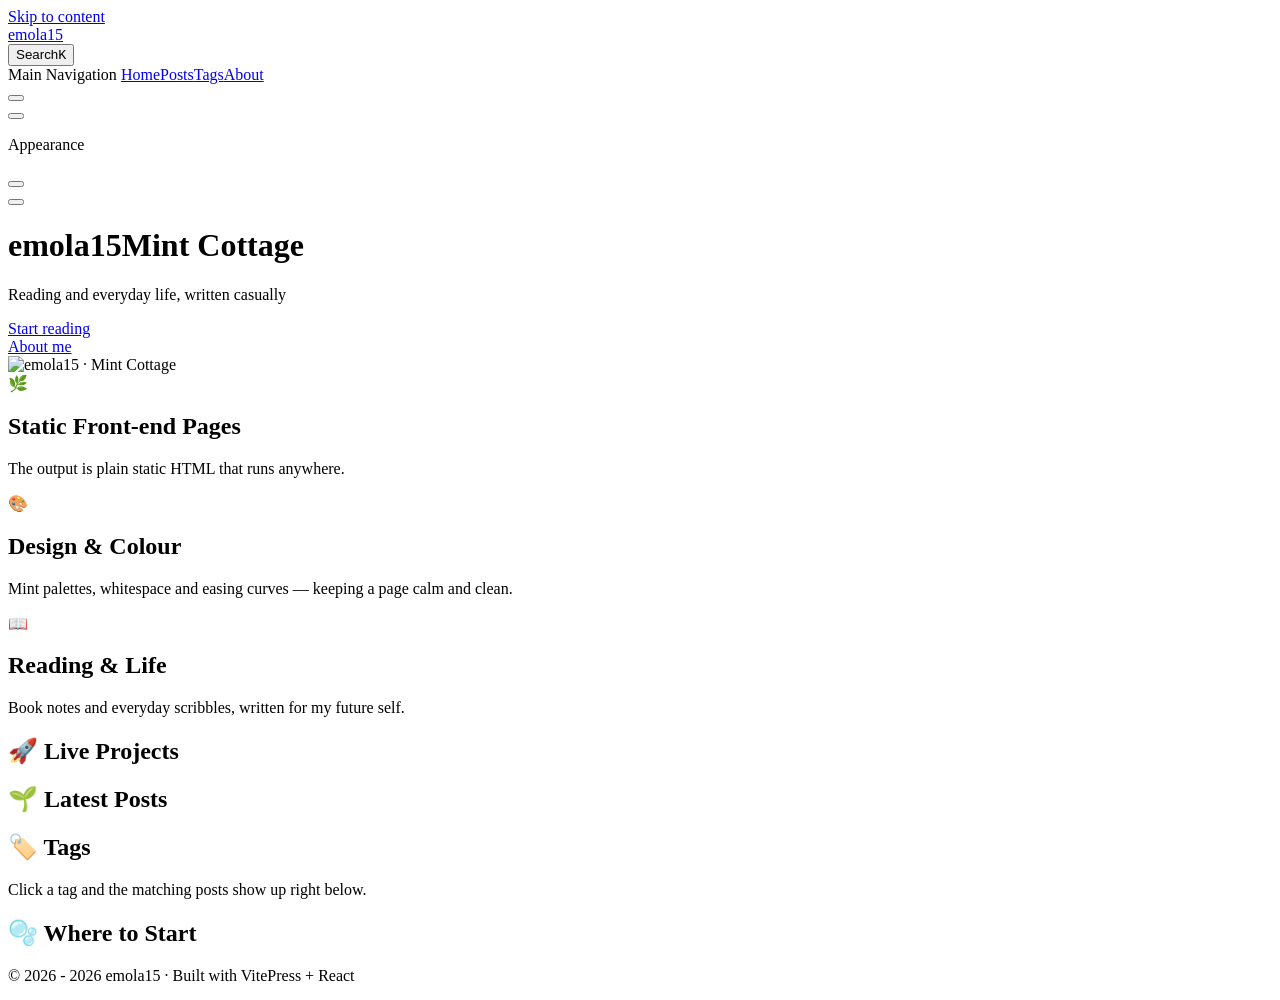
==== commit ec6dc4d9: "publish: rebuild with base /blog_public/ at repo root" ====
--- a/index.html
+++ b/index.html
@@ -6,17 +6,17 @@
     <title>emola15 · Mint Cottage</title>
     <meta name="description" content="emola15's personal blog: frontend notes, books and everyday life — written casually.">
     <meta name="generator" content="VitePress v1.6.4">
-    <link rel="preload stylesheet" href="/assets/style.BNtmY3CR.css" as="style">
-    <link rel="preload stylesheet" href="/vp-icons.css" as="style">
+    <link rel="preload stylesheet" href="/blog_public/assets/style.C8s-dA7I.css" as="style">
+    <link rel="preload stylesheet" href="/blog_public/vp-icons.css" as="style">
     
-    <script type="module" src="/assets/app.CwjUvDx9.js"></script>
-    <link rel="preload" href="/assets/inter-roman-latin.Di8DUHzh.woff2" as="font" type="font/woff2" crossorigin="">
-    <link rel="modulepreload" href="/assets/chunks/theme.C-dFZcqk.js">
-    <link rel="modulepreload" href="/assets/chunks/framework.D66Xq0Kv.js">
-    <link rel="modulepreload" href="/assets/chunks/PostList.C5ZHfB-1.js">
-    <link rel="modulepreload" href="/assets/chunks/TagCloud.Bu2f8Fow.js">
-    <link rel="modulepreload" href="/assets/index.md.DlLVQKca.lean.js">
-    <link rel="icon" type="image/svg+xml" href="/logo.svg">
+    <script type="module" src="/blog_public/assets/app.DbY_dNfY.js"></script>
+    <link rel="preload" href="/blog_public/assets/inter-roman-latin.Di8DUHzh.woff2" as="font" type="font/woff2" crossorigin="">
+    <link rel="modulepreload" href="/blog_public/assets/chunks/theme.2X7lLHXX.js">
+    <link rel="modulepreload" href="/blog_public/assets/chunks/framework.Cj77QY92.js">
+    <link rel="modulepreload" href="/blog_public/assets/chunks/PostList.B-P-xr3J.js">
+    <link rel="modulepreload" href="/blog_public/assets/chunks/TagCloud.DqY69fFp.js">
+    <link rel="modulepreload" href="/blog_public/assets/index.md.DtJJZMuY.lean.js">
+    <link rel="icon" type="image/svg+xml" href="/blog_public/logo.svg">
     <meta name="author" content="emola15">
     <meta name="theme-color" content="#f4fbf8">
     <meta property="og:type" content="website">
@@ -26,8 +26,8 @@
     <script id="check-mac-os">document.documentElement.classList.toggle("mac",/Mac|iPhone|iPod|iPad/i.test(navigator.platform));</script>
   </head>
   <body>
-    <div id="app"><div class="Layout" data-v-5d98c3a5><!--[--><div class="xq-island" data-island="ReadingProgress" data-v-4ed34a05></div><!--]--><!--[--><span tabindex="-1" data-v-0b0ada53></span><a href="#VPContent" class="VPSkipLink visually-hidden" data-v-0b0ada53>Skip to content</a><!--]--><!----><header class="VPNav" data-v-5d98c3a5 data-v-ae24b3ad><div class="VPNavBar" data-v-ae24b3ad data-v-6aa21345><div class="wrapper" data-v-6aa21345><div class="container" data-v-6aa21345><div class="title" data-v-6aa21345><div class="VPNavBarTitle" data-v-6aa21345 data-v-1168a8e4><a class="title" href="/" data-v-1168a8e4><!--[--><!--]--><!--[--><img class="VPImage logo" src="/logo.svg" alt data-v-8426fc1a><!--]--><span data-v-1168a8e4>emola15</span><!--[--><!--]--></a></div></div><div class="content" data-v-6aa21345><div class="content-body" data-v-6aa21345><!--[--><!--]--><div class="VPNavBarSearch search" data-v-6aa21345><!--[--><!----><div id="local-search"><button type="button" class="DocSearch DocSearch-Button" aria-label="Search posts"><span class="DocSearch-Button-Container"><span class="vp-icon DocSearch-Search-Icon"></span><span class="DocSearch-Button-Placeholder">Search</span></span><span class="DocSearch-Button-Keys"><kbd class="DocSearch-Button-Key"></kbd><kbd class="DocSearch-Button-Key">K</kbd></span></button></div><!--]--></div><nav aria-labelledby="main-nav-aria-label" class="VPNavBarMenu menu" data-v-6aa21345 data-v-dc692963><span id="main-nav-aria-label" class="visually-hidden" data-v-dc692963> Main Navigation </span><!--[--><!--[--><a class="VPLink link VPNavBarMenuLink active" href="/" tabindex="0" data-v-dc692963 data-v-e56f3d57><!--[--><span data-v-e56f3d57>Home</span><!--]--></a><!--]--><!--[--><a class="VPLink link VPNavBarMenuLink" href="/posts/" tabindex="0" data-v-dc692963 data-v-e56f3d57><!--[--><span data-v-e56f3d57>Posts</span><!--]--></a><!--]--><!--[--><a class="VPLink link VPNavBarMenuLink" href="/tags" tabindex="0" data-v-dc692963 data-v-e56f3d57><!--[--><span data-v-e56f3d57>Tags</span><!--]--></a><!--]--><!--[--><a class="VPLink link VPNavBarMenuLink" href="/about" tabindex="0" data-v-dc692963 data-v-e56f3d57><!--[--><span data-v-e56f3d57>About</span><!--]--></a><!--]--><!--]--></nav><!----><div class="VPNavBarAppearance appearance" data-v-6aa21345 data-v-6c893767><button class="VPSwitch VPSwitchAppearance" type="button" role="switch" title aria-checked="false" data-v-6c893767 data-v-5337faa4 data-v-1d5665e3><span class="check" data-v-1d5665e3><span class="icon" data-v-1d5665e3><!--[--><span class="vpi-sun sun" data-v-5337faa4></span><span class="vpi-moon moon" data-v-5337faa4></span><!--]--></span></span></button></div><div class="VPSocialLinks VPNavBarSocialLinks social-links" data-v-6aa21345 data-v-0394ad82 data-v-7bc22406><!--[--><a class="VPSocialLink no-icon" href="https://github.com/emolastuff15" aria-label="github" target="_blank" rel="noopener" data-v-7bc22406 data-v-bd121fe5><span class="vpi-social-github"></span></a><!--]--></div><div class="VPFlyout VPNavBarExtra extra" data-v-6aa21345 data-v-bb2aa2f0 data-v-cf11d7a2><button type="button" class="button" aria-haspopup="true" aria-expanded="false" aria-label="extra navigation" data-v-cf11d7a2><span class="vpi-more-horizontal icon" data-v-cf11d7a2></span></button><div class="menu" data-v-cf11d7a2><div class="VPMenu" data-v-cf11d7a2 data-v-b98bc113><!----><!--[--><!--[--><!----><div class="group" data-v-bb2aa2f0><div class="item appearance" data-v-bb2aa2f0><p class="label" data-v-bb2aa2f0>Appearance</p><div class="appearance-action" data-v-bb2aa2f0><button class="VPSwitch VPSwitchAppearance" type="button" role="switch" title aria-checked="false" data-v-bb2aa2f0 data-v-5337faa4 data-v-1d5665e3><span class="check" data-v-1d5665e3><span class="icon" data-v-1d5665e3><!--[--><span class="vpi-sun sun" data-v-5337faa4></span><span class="vpi-moon moon" data-v-5337faa4></span><!--]--></span></span></button></div></div></div><div class="group" data-v-bb2aa2f0><div class="item social-links" data-v-bb2aa2f0><div class="VPSocialLinks social-links-list" data-v-bb2aa2f0 data-v-7bc22406><!--[--><a class="VPSocialLink no-icon" href="https://github.com/emolastuff15" aria-label="github" target="_blank" rel="noopener" data-v-7bc22406 data-v-bd121fe5><span class="vpi-social-github"></span></a><!--]--></div></div></div><!--]--><!--]--></div></div></div><!--[--><!--]--><button type="button" class="VPNavBarHamburger hamburger" aria-label="mobile navigation" aria-expanded="false" aria-controls="VPNavScreen" data-v-6aa21345 data-v-e5dd9c1c><span class="container" data-v-e5dd9c1c><span class="top" data-v-e5dd9c1c></span><span class="middle" data-v-e5dd9c1c></span><span class="bottom" data-v-e5dd9c1c></span></span></button></div></div></div></div><div class="divider" data-v-6aa21345><div class="divider-line" data-v-6aa21345></div></div></div><!----></header><!----><!----><div class="VPContent is-home" id="VPContent" data-v-5d98c3a5 data-v-1428d186><div class="VPHome external-link-icon-enabled" data-v-1428d186 data-v-8b561e3d><!--[--><!--]--><div class="VPHero has-image VPHomeHero" data-v-8b561e3d data-v-4f9c455b><div class="container" data-v-4f9c455b><div class="main" data-v-4f9c455b><!--[--><!--]--><!--[--><h1 class="heading" data-v-4f9c455b><span class="name clip" data-v-4f9c455b>emola15</span><span class="text" data-v-4f9c455b>Mint Cottage</span></h1><p class="tagline" data-v-4f9c455b>Reading and everyday life, written casually</p><!--]--><!--[--><!--]--><div class="actions" data-v-4f9c455b><!--[--><div class="action" data-v-4f9c455b><a class="VPButton medium brand" href="/posts/" data-v-4f9c455b data-v-fa7799d5>Start reading</a></div><div class="action" data-v-4f9c455b><a class="VPButton medium alt" href="/about" data-v-4f9c455b data-v-fa7799d5>About me</a></div><!--]--></div><!--[--><!--]--></div><div class="image" data-v-4f9c455b><div class="image-container" data-v-4f9c455b><div class="image-bg" data-v-4f9c455b></div><!--[--><!--[--><img class="VPImage image-src" src="/logo.svg" alt="emola15 · Mint Cottage" data-v-8426fc1a><!--]--><!--]--></div></div></div></div><!--[--><!--]--><!--[--><!--]--><div class="VPFeatures VPHomeFeatures" data-v-8b561e3d data-v-a6181336><div class="container" data-v-a6181336><div class="items" data-v-a6181336><!--[--><div class="grid-3 item" data-v-a6181336><div class="VPLink no-icon VPFeature" data-v-a6181336 data-v-a3976bdc><!--[--><article class="box" data-v-a3976bdc><div class="icon" data-v-a3976bdc>🌿</div><h2 class="title" data-v-a3976bdc>Static Front-end Pages</h2><p class="details" data-v-a3976bdc>The output is plain static HTML that runs anywhere.</p><!----></article><!--]--></div></div><div class="grid-3 item" data-v-a6181336><div class="VPLink no-icon VPFeature" data-v-a6181336 data-v-a3976bdc><!--[--><article class="box" data-v-a3976bdc><div class="icon" data-v-a3976bdc>🎨</div><h2 class="title" data-v-a3976bdc>Design & Colour</h2><p class="details" data-v-a3976bdc>Mint palettes, whitespace and easing curves — keeping a page calm and clean.</p><!----></article><!--]--></div></div><div class="grid-3 item" data-v-a6181336><div class="VPLink no-icon VPFeature" data-v-a6181336 data-v-a3976bdc><!--[--><article class="box" data-v-a3976bdc><div class="icon" data-v-a3976bdc>📖</div><h2 class="title" data-v-a3976bdc>Reading & Life</h2><p class="details" data-v-a3976bdc>Book notes and everyday scribbles, written for my future self.</p><!----></article><!--]--></div></div><!--]--></div></div></div><!--[--><!--]--><div class="vp-doc container" style="" data-v-8b561e3d data-v-8e2d4988><!--[--><div style="position:relative;" data-v-8b561e3d><div><h2 id="🚀-live-projects" tabindex="-1">🚀 Live Projects <a class="header-anchor" href="#🚀-live-projects" aria-label="Permalink to &quot;🚀 Live Projects&quot;">​</a></h2><div class="xq-island" data-island="ProjectList" data-v-4ed34a05></div><h2 id="🌱-latest-posts" tabindex="-1">🌱 Latest Posts <a class="header-anchor" href="#🌱-latest-posts" aria-label="Permalink to &quot;🌱 Latest Posts&quot;">​</a></h2><div class="xq-island" data-island="PostList" data-v-4ed34a05></div><h2 id="🏷️-tags" tabindex="-1">🏷️ Tags <a class="header-anchor" href="#🏷️-tags" aria-label="Permalink to &quot;🏷️ Tags&quot;">​</a></h2><p>Click a tag and the matching posts show up right below.</p><div class="xq-island" data-island="TagCloud" data-v-4ed34a05></div><h2 id="🫧-where-to-start" tabindex="-1">🫧 Where to Start <a class="header-anchor" href="#🫧-where-to-start" aria-label="Permalink to &quot;🫧 Where to Start&quot;">​</a></h2><div class="xq-island" data-island="EntryCards" data-v-4ed34a05></div></div></div><!--]--></div></div></div><footer class="VPFooter" data-v-5d98c3a5 data-v-e315a0ad><div class="container" data-v-e315a0ad><!----><p class="copyright" data-v-e315a0ad>© 2026 - 2026 emola15 · Built with VitePress + React</p></div></footer><!--[--><div class="xq-island" data-island="BackToTop" data-v-4ed34a05></div><!--]--></div></div>
-    <script>window.__VP_HASH_MAP__=JSON.parse("{\"about.md\":\"Rgbhr4bb\",\"index.md\":\"DlLVQKca\",\"posts_how-to-pick-a-good-pineapple.md\":\"D5W0n2rq\",\"posts_index.md\":\"BugTTFG8\",\"posts_mysql-index-notes.md\":\"SYOeJtAR\",\"posts_rabbitmq-notes.md\":\"D3NSysRU\",\"posts_raspberry-pi-mqtt-setup.md\":\"CkJdbnVg\",\"posts_terraform-aws-ec2-setup.md\":\"BqSlLcgr\",\"tags.md\":\"ClAD2nNi\"}");window.__VP_SITE_DATA__=JSON.parse("{\"lang\":\"en-US\",\"dir\":\"ltr\",\"title\":\"emola15 · Mint Cottage\",\"description\":\"emola15's personal blog: frontend notes, books and everyday life — written casually.\",\"base\":\"/\",\"head\":[],\"router\":{\"prefetchLinks\":true},\"appearance\":true,\"themeConfig\":{\"logo\":\"/logo.svg\",\"siteTitle\":\"emola15\",\"nav\":[{\"text\":\"Home\",\"link\":\"/\"},{\"text\":\"Posts\",\"link\":\"/posts/\",\"activeMatch\":\"^/posts/\"},{\"text\":\"Tags\",\"link\":\"/tags\",\"activeMatch\":\"^/tags\"},{\"text\":\"About\",\"link\":\"/about\",\"activeMatch\":\"^/about\"}],\"sidebar\":{\"/posts/\":[{\"text\":\"📚 All posts\",\"link\":\"/posts/\"},{\"text\":\"2026\",\"collapsed\":false,\"items\":[{\"text\":\"RabbitMQ Study Notes: Use Cases, Core Concepts and Reliability\",\"link\":\"/posts/rabbitmq-notes\"},{\"text\":\"How to Pick a Good Pineapple: 22 Years of Experience in Southern China\",\"link\":\"/posts/how-to-pick-a-good-pineapple\"},{\"text\":\"Study Notes: MySQL Indexes and B+ Trees\",\"link\":\"/posts/mysql-index-notes\"},{\"text\":\"Terraform on AWS: Provisioning an EC2 Instance Step by Step\",\"link\":\"/posts/terraform-aws-ec2-setup\"},{\"text\":\"Raspberry Pi + MQTT: Basic Concepts and Installation\",\"link\":\"/posts/raspberry-pi-mqtt-setup\"}]}]},\"socialLinks\":[{\"icon\":\"github\",\"link\":\"https://github.com/emolastuff15\"}],\"search\":{\"provider\":\"local\",\"options\":{\"translations\":{\"button\":{\"buttonText\":\"Search\",\"buttonAriaLabel\":\"Search posts\"},\"modal\":{\"noResultsText\":\"No results found\",\"resetButtonTitle\":\"Clear query\",\"displayDetails\":\"Show details\",\"footer\":{\"selectText\":\"Select\",\"navigateText\":\"Navigate\",\"closeText\":\"Close\"}}}}},\"outline\":{\"level\":[2,3],\"label\":\"On this page\"},\"docFooter\":{\"prev\":\"Previous\",\"next\":\"Next\"},\"lastUpdated\":{\"text\":\"Last updated\",\"formatOptions\":{\"dateStyle\":\"short\",\"timeStyle\":\"short\"}},\"returnToTopLabel\":\"Back to top\",\"sidebarMenuLabel\":\"Menu\",\"darkModeSwitchLabel\":\"Appearance\",\"lightModeSwitchTitle\":\"Switch to light theme\",\"darkModeSwitchTitle\":\"Switch to dark theme\",\"externalLinkIcon\":true,\"skipToContentLabel\":\"Skip to content\",\"notFound\":{\"title\":\"Page not found\",\"quote\":\"Wrong turn — but there is plenty to read elsewhere.\",\"linkLabel\":\"Back home\",\"linkText\":\"Back home\"},\"footer\":{\"copyright\":\"© 2026 - 2026 emola15 · Built with VitePress + React\"}},\"locales\":{},\"scrollOffset\":134,\"cleanUrls\":true}");</script>
+    <div id="app"><div class="Layout" data-v-5d98c3a5><!--[--><div class="xq-island" data-island="ReadingProgress" data-v-4ed34a05></div><!--]--><!--[--><span tabindex="-1" data-v-0b0ada53></span><a href="#VPContent" class="VPSkipLink visually-hidden" data-v-0b0ada53>Skip to content</a><!--]--><!----><header class="VPNav" data-v-5d98c3a5 data-v-ae24b3ad><div class="VPNavBar" data-v-ae24b3ad data-v-6aa21345><div class="wrapper" data-v-6aa21345><div class="container" data-v-6aa21345><div class="title" data-v-6aa21345><div class="VPNavBarTitle" data-v-6aa21345 data-v-1168a8e4><a class="title" href="/blog_public/" data-v-1168a8e4><!--[--><!--]--><!--[--><img class="VPImage logo" src="/blog_public/logo.svg" alt data-v-8426fc1a><!--]--><span data-v-1168a8e4>emola15</span><!--[--><!--]--></a></div></div><div class="content" data-v-6aa21345><div class="content-body" data-v-6aa21345><!--[--><!--]--><div class="VPNavBarSearch search" data-v-6aa21345><!--[--><!----><div id="local-search"><button type="button" class="DocSearch DocSearch-Button" aria-label="Search posts"><span class="DocSearch-Button-Container"><span class="vp-icon DocSearch-Search-Icon"></span><span class="DocSearch-Button-Placeholder">Search</span></span><span class="DocSearch-Button-Keys"><kbd class="DocSearch-Button-Key"></kbd><kbd class="DocSearch-Button-Key">K</kbd></span></button></div><!--]--></div><nav aria-labelledby="main-nav-aria-label" class="VPNavBarMenu menu" data-v-6aa21345 data-v-dc692963><span id="main-nav-aria-label" class="visually-hidden" data-v-dc692963> Main Navigation </span><!--[--><!--[--><a class="VPLink link VPNavBarMenuLink active" href="/blog_public/" tabindex="0" data-v-dc692963 data-v-e56f3d57><!--[--><span data-v-e56f3d57>Home</span><!--]--></a><!--]--><!--[--><a class="VPLink link VPNavBarMenuLink" href="/blog_public/posts/" tabindex="0" data-v-dc692963 data-v-e56f3d57><!--[--><span data-v-e56f3d57>Posts</span><!--]--></a><!--]--><!--[--><a class="VPLink link VPNavBarMenuLink" href="/blog_public/tags" tabindex="0" data-v-dc692963 data-v-e56f3d57><!--[--><span data-v-e56f3d57>Tags</span><!--]--></a><!--]--><!--[--><a class="VPLink link VPNavBarMenuLink" href="/blog_public/about" tabindex="0" data-v-dc692963 data-v-e56f3d57><!--[--><span data-v-e56f3d57>About</span><!--]--></a><!--]--><!--]--></nav><!----><div class="VPNavBarAppearance appearance" data-v-6aa21345 data-v-6c893767><button class="VPSwitch VPSwitchAppearance" type="button" role="switch" title aria-checked="false" data-v-6c893767 data-v-5337faa4 data-v-1d5665e3><span class="check" data-v-1d5665e3><span class="icon" data-v-1d5665e3><!--[--><span class="vpi-sun sun" data-v-5337faa4></span><span class="vpi-moon moon" data-v-5337faa4></span><!--]--></span></span></button></div><div class="VPSocialLinks VPNavBarSocialLinks social-links" data-v-6aa21345 data-v-0394ad82 data-v-7bc22406><!--[--><a class="VPSocialLink no-icon" href="https://github.com/emolastuff15" aria-label="github" target="_blank" rel="noopener" data-v-7bc22406 data-v-bd121fe5><span class="vpi-social-github"></span></a><!--]--></div><div class="VPFlyout VPNavBarExtra extra" data-v-6aa21345 data-v-bb2aa2f0 data-v-cf11d7a2><button type="button" class="button" aria-haspopup="true" aria-expanded="false" aria-label="extra navigation" data-v-cf11d7a2><span class="vpi-more-horizontal icon" data-v-cf11d7a2></span></button><div class="menu" data-v-cf11d7a2><div class="VPMenu" data-v-cf11d7a2 data-v-b98bc113><!----><!--[--><!--[--><!----><div class="group" data-v-bb2aa2f0><div class="item appearance" data-v-bb2aa2f0><p class="label" data-v-bb2aa2f0>Appearance</p><div class="appearance-action" data-v-bb2aa2f0><button class="VPSwitch VPSwitchAppearance" type="button" role="switch" title aria-checked="false" data-v-bb2aa2f0 data-v-5337faa4 data-v-1d5665e3><span class="check" data-v-1d5665e3><span class="icon" data-v-1d5665e3><!--[--><span class="vpi-sun sun" data-v-5337faa4></span><span class="vpi-moon moon" data-v-5337faa4></span><!--]--></span></span></button></div></div></div><div class="group" data-v-bb2aa2f0><div class="item social-links" data-v-bb2aa2f0><div class="VPSocialLinks social-links-list" data-v-bb2aa2f0 data-v-7bc22406><!--[--><a class="VPSocialLink no-icon" href="https://github.com/emolastuff15" aria-label="github" target="_blank" rel="noopener" data-v-7bc22406 data-v-bd121fe5><span class="vpi-social-github"></span></a><!--]--></div></div></div><!--]--><!--]--></div></div></div><!--[--><!--]--><button type="button" class="VPNavBarHamburger hamburger" aria-label="mobile navigation" aria-expanded="false" aria-controls="VPNavScreen" data-v-6aa21345 data-v-e5dd9c1c><span class="container" data-v-e5dd9c1c><span class="top" data-v-e5dd9c1c></span><span class="middle" data-v-e5dd9c1c></span><span class="bottom" data-v-e5dd9c1c></span></span></button></div></div></div></div><div class="divider" data-v-6aa21345><div class="divider-line" data-v-6aa21345></div></div></div><!----></header><!----><!----><div class="VPContent is-home" id="VPContent" data-v-5d98c3a5 data-v-1428d186><div class="VPHome external-link-icon-enabled" data-v-1428d186 data-v-8b561e3d><!--[--><!--]--><div class="VPHero has-image VPHomeHero" data-v-8b561e3d data-v-4f9c455b><div class="container" data-v-4f9c455b><div class="main" data-v-4f9c455b><!--[--><!--]--><!--[--><h1 class="heading" data-v-4f9c455b><span class="name clip" data-v-4f9c455b>emola15</span><span class="text" data-v-4f9c455b>Mint Cottage</span></h1><p class="tagline" data-v-4f9c455b>Reading and everyday life, written casually</p><!--]--><!--[--><!--]--><div class="actions" data-v-4f9c455b><!--[--><div class="action" data-v-4f9c455b><a class="VPButton medium brand" href="/blog_public/posts/" data-v-4f9c455b data-v-fa7799d5>Start reading</a></div><div class="action" data-v-4f9c455b><a class="VPButton medium alt" href="/blog_public/about" data-v-4f9c455b data-v-fa7799d5>About me</a></div><!--]--></div><!--[--><!--]--></div><div class="image" data-v-4f9c455b><div class="image-container" data-v-4f9c455b><div class="image-bg" data-v-4f9c455b></div><!--[--><!--[--><img class="VPImage image-src" src="/blog_public/logo.svg" alt="emola15 · Mint Cottage" data-v-8426fc1a><!--]--><!--]--></div></div></div></div><!--[--><!--]--><!--[--><!--]--><div class="VPFeatures VPHomeFeatures" data-v-8b561e3d data-v-a6181336><div class="container" data-v-a6181336><div class="items" data-v-a6181336><!--[--><div class="grid-3 item" data-v-a6181336><div class="VPLink no-icon VPFeature" data-v-a6181336 data-v-a3976bdc><!--[--><article class="box" data-v-a3976bdc><div class="icon" data-v-a3976bdc>🌿</div><h2 class="title" data-v-a3976bdc>Static Front-end Pages</h2><p class="details" data-v-a3976bdc>The output is plain static HTML that runs anywhere.</p><!----></article><!--]--></div></div><div class="grid-3 item" data-v-a6181336><div class="VPLink no-icon VPFeature" data-v-a6181336 data-v-a3976bdc><!--[--><article class="box" data-v-a3976bdc><div class="icon" data-v-a3976bdc>🎨</div><h2 class="title" data-v-a3976bdc>Design & Colour</h2><p class="details" data-v-a3976bdc>Mint palettes, whitespace and easing curves — keeping a page calm and clean.</p><!----></article><!--]--></div></div><div class="grid-3 item" data-v-a6181336><div class="VPLink no-icon VPFeature" data-v-a6181336 data-v-a3976bdc><!--[--><article class="box" data-v-a3976bdc><div class="icon" data-v-a3976bdc>📖</div><h2 class="title" data-v-a3976bdc>Reading & Life</h2><p class="details" data-v-a3976bdc>Book notes and everyday scribbles, written for my future self.</p><!----></article><!--]--></div></div><!--]--></div></div></div><!--[--><!--]--><div class="vp-doc container" style="" data-v-8b561e3d data-v-8e2d4988><!--[--><div style="position:relative;" data-v-8b561e3d><div><h2 id="🚀-live-projects" tabindex="-1">🚀 Live Projects <a class="header-anchor" href="#🚀-live-projects" aria-label="Permalink to &quot;🚀 Live Projects&quot;">​</a></h2><div class="xq-island" data-island="ProjectList" data-v-4ed34a05></div><h2 id="🌱-latest-posts" tabindex="-1">🌱 Latest Posts <a class="header-anchor" href="#🌱-latest-posts" aria-label="Permalink to &quot;🌱 Latest Posts&quot;">​</a></h2><div class="xq-island" data-island="PostList" data-v-4ed34a05></div><h2 id="🏷️-tags" tabindex="-1">🏷️ Tags <a class="header-anchor" href="#🏷️-tags" aria-label="Permalink to &quot;🏷️ Tags&quot;">​</a></h2><p>Click a tag and the matching posts show up right below.</p><div class="xq-island" data-island="TagCloud" data-v-4ed34a05></div><h2 id="🫧-where-to-start" tabindex="-1">🫧 Where to Start <a class="header-anchor" href="#🫧-where-to-start" aria-label="Permalink to &quot;🫧 Where to Start&quot;">​</a></h2><div class="xq-island" data-island="EntryCards" data-v-4ed34a05></div></div></div><!--]--></div></div></div><footer class="VPFooter" data-v-5d98c3a5 data-v-e315a0ad><div class="container" data-v-e315a0ad><!----><p class="copyright" data-v-e315a0ad>© 2026 - 2026 emola15 · Built with VitePress + React</p></div></footer><!--[--><div class="xq-island" data-island="BackToTop" data-v-4ed34a05></div><!--]--></div></div>
+    <script>window.__VP_HASH_MAP__=JSON.parse("{\"about.md\":\"CJ8_8QG4\",\"index.md\":\"DtJJZMuY\",\"posts_how-to-pick-a-good-pineapple.md\":\"CUBwOpe8\",\"posts_index.md\":\"Ck1d8RWJ\",\"posts_mysql-index-notes.md\":\"CzqHTGT8\",\"posts_rabbitmq-notes.md\":\"DmkWU02O\",\"posts_raspberry-pi-mqtt-setup.md\":\"Dv_6yMWF\",\"posts_terraform-aws-ec2-setup.md\":\"v_Fie6sI\",\"tags.md\":\"qDZpS9Nt\"}");window.__VP_SITE_DATA__=JSON.parse("{\"lang\":\"en-US\",\"dir\":\"ltr\",\"title\":\"emola15 · Mint Cottage\",\"description\":\"emola15's personal blog: frontend notes, books and everyday life — written casually.\",\"base\":\"/blog_public/\",\"head\":[],\"router\":{\"prefetchLinks\":true},\"appearance\":true,\"themeConfig\":{\"logo\":\"/logo.svg\",\"siteTitle\":\"emola15\",\"nav\":[{\"text\":\"Home\",\"link\":\"/\"},{\"text\":\"Posts\",\"link\":\"/posts/\",\"activeMatch\":\"^/posts/\"},{\"text\":\"Tags\",\"link\":\"/tags\",\"activeMatch\":\"^/tags\"},{\"text\":\"About\",\"link\":\"/about\",\"activeMatch\":\"^/about\"}],\"sidebar\":{\"/posts/\":[{\"text\":\"📚 All posts\",\"link\":\"/posts/\"},{\"text\":\"2026\",\"collapsed\":false,\"items\":[{\"text\":\"RabbitMQ Study Notes: Use Cases, Core Concepts and Reliability\",\"link\":\"/posts/rabbitmq-notes\"},{\"text\":\"How to Pick a Good Pineapple: 22 Years of Experience in Southern China\",\"link\":\"/posts/how-to-pick-a-good-pineapple\"},{\"text\":\"Study Notes: MySQL Indexes and B+ Trees\",\"link\":\"/posts/mysql-index-notes\"},{\"text\":\"Terraform on AWS: Provisioning an EC2 Instance Step by Step\",\"link\":\"/posts/terraform-aws-ec2-setup\"},{\"text\":\"Raspberry Pi + MQTT: Basic Concepts and Installation\",\"link\":\"/posts/raspberry-pi-mqtt-setup\"}]}]},\"socialLinks\":[{\"icon\":\"github\",\"link\":\"https://github.com/emolastuff15\"}],\"search\":{\"provider\":\"local\",\"options\":{\"translations\":{\"button\":{\"buttonText\":\"Search\",\"buttonAriaLabel\":\"Search posts\"},\"modal\":{\"noResultsText\":\"No results found\",\"resetButtonTitle\":\"Clear query\",\"displayDetails\":\"Show details\",\"footer\":{\"selectText\":\"Select\",\"navigateText\":\"Navigate\",\"closeText\":\"Close\"}}}}},\"outline\":{\"level\":[2,3],\"label\":\"On this page\"},\"docFooter\":{\"prev\":\"Previous\",\"next\":\"Next\"},\"lastUpdated\":{\"text\":\"Last updated\",\"formatOptions\":{\"dateStyle\":\"short\",\"timeStyle\":\"short\"}},\"returnToTopLabel\":\"Back to top\",\"sidebarMenuLabel\":\"Menu\",\"darkModeSwitchLabel\":\"Appearance\",\"lightModeSwitchTitle\":\"Switch to light theme\",\"darkModeSwitchTitle\":\"Switch to dark theme\",\"externalLinkIcon\":true,\"skipToContentLabel\":\"Skip to content\",\"notFound\":{\"title\":\"Page not found\",\"quote\":\"Wrong turn — but there is plenty to read elsewhere.\",\"linkLabel\":\"Back home\",\"linkText\":\"Back home\"},\"footer\":{\"copyright\":\"© 2026 - 2026 emola15 · Built with VitePress + React\"}},\"locales\":{},\"scrollOffset\":134,\"cleanUrls\":true}");</script>
     
   </body>
 </html>
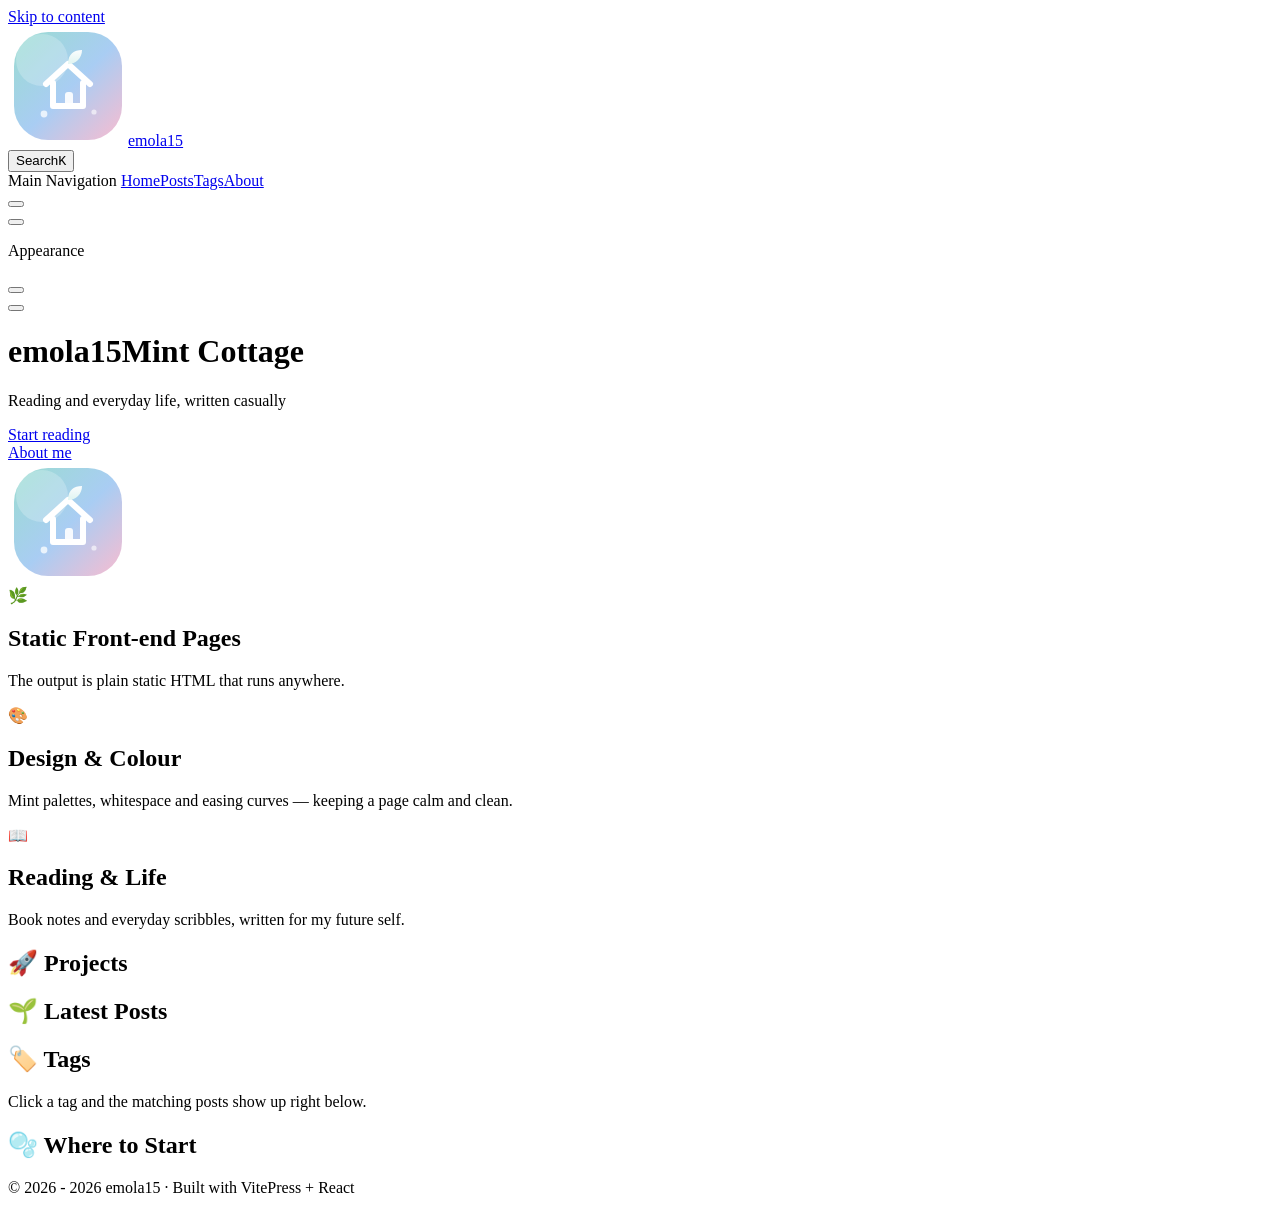
==== commit e82f6122: "demo1.2_public" ====
--- a/index.html
+++ b/index.html
@@ -6,17 +6,17 @@
     <title>emola15 · Mint Cottage</title>
     <meta name="description" content="emola15's personal blog: frontend notes, books and everyday life — written casually.">
     <meta name="generator" content="VitePress v1.6.4">
-    <link rel="preload stylesheet" href="/blog_public/assets/style.C8s-dA7I.css" as="style">
-    <link rel="preload stylesheet" href="/blog_public/vp-icons.css" as="style">
+    <link rel="preload stylesheet" href="/assets/style.BNtmY3CR.css" as="style">
+    <link rel="preload stylesheet" href="/vp-icons.css" as="style">
     
-    <script type="module" src="/blog_public/assets/app.DbY_dNfY.js"></script>
-    <link rel="preload" href="/blog_public/assets/inter-roman-latin.Di8DUHzh.woff2" as="font" type="font/woff2" crossorigin="">
-    <link rel="modulepreload" href="/blog_public/assets/chunks/theme.2X7lLHXX.js">
-    <link rel="modulepreload" href="/blog_public/assets/chunks/framework.Cj77QY92.js">
-    <link rel="modulepreload" href="/blog_public/assets/chunks/PostList.B-P-xr3J.js">
-    <link rel="modulepreload" href="/blog_public/assets/chunks/TagCloud.DqY69fFp.js">
-    <link rel="modulepreload" href="/blog_public/assets/index.md.DtJJZMuY.lean.js">
-    <link rel="icon" type="image/svg+xml" href="/blog_public/logo.svg">
+    <script type="module" src="/assets/app.CRLoRc9V.js"></script>
+    <link rel="preload" href="/assets/inter-roman-latin.Di8DUHzh.woff2" as="font" type="font/woff2" crossorigin="">
+    <link rel="modulepreload" href="/assets/chunks/theme.NzrQBMvq.js">
+    <link rel="modulepreload" href="/assets/chunks/framework.D66Xq0Kv.js">
+    <link rel="modulepreload" href="/assets/chunks/PostList.DpVaMNqU.js">
+    <link rel="modulepreload" href="/assets/chunks/TagCloud.wqwrTHN4.js">
+    <link rel="modulepreload" href="/assets/index.md.DTGalRu3.lean.js">
+    <link rel="icon" type="image/svg+xml" href="/logo.svg">
     <meta name="author" content="emola15">
     <meta name="theme-color" content="#f4fbf8">
     <meta property="og:type" content="website">
@@ -26,8 +26,8 @@
     <script id="check-mac-os">document.documentElement.classList.toggle("mac",/Mac|iPhone|iPod|iPad/i.test(navigator.platform));</script>
   </head>
   <body>
-    <div id="app"><div class="Layout" data-v-5d98c3a5><!--[--><div class="xq-island" data-island="ReadingProgress" data-v-4ed34a05></div><!--]--><!--[--><span tabindex="-1" data-v-0b0ada53></span><a href="#VPContent" class="VPSkipLink visually-hidden" data-v-0b0ada53>Skip to content</a><!--]--><!----><header class="VPNav" data-v-5d98c3a5 data-v-ae24b3ad><div class="VPNavBar" data-v-ae24b3ad data-v-6aa21345><div class="wrapper" data-v-6aa21345><div class="container" data-v-6aa21345><div class="title" data-v-6aa21345><div class="VPNavBarTitle" data-v-6aa21345 data-v-1168a8e4><a class="title" href="/blog_public/" data-v-1168a8e4><!--[--><!--]--><!--[--><img class="VPImage logo" src="/blog_public/logo.svg" alt data-v-8426fc1a><!--]--><span data-v-1168a8e4>emola15</span><!--[--><!--]--></a></div></div><div class="content" data-v-6aa21345><div class="content-body" data-v-6aa21345><!--[--><!--]--><div class="VPNavBarSearch search" data-v-6aa21345><!--[--><!----><div id="local-search"><button type="button" class="DocSearch DocSearch-Button" aria-label="Search posts"><span class="DocSearch-Button-Container"><span class="vp-icon DocSearch-Search-Icon"></span><span class="DocSearch-Button-Placeholder">Search</span></span><span class="DocSearch-Button-Keys"><kbd class="DocSearch-Button-Key"></kbd><kbd class="DocSearch-Button-Key">K</kbd></span></button></div><!--]--></div><nav aria-labelledby="main-nav-aria-label" class="VPNavBarMenu menu" data-v-6aa21345 data-v-dc692963><span id="main-nav-aria-label" class="visually-hidden" data-v-dc692963> Main Navigation </span><!--[--><!--[--><a class="VPLink link VPNavBarMenuLink active" href="/blog_public/" tabindex="0" data-v-dc692963 data-v-e56f3d57><!--[--><span data-v-e56f3d57>Home</span><!--]--></a><!--]--><!--[--><a class="VPLink link VPNavBarMenuLink" href="/blog_public/posts/" tabindex="0" data-v-dc692963 data-v-e56f3d57><!--[--><span data-v-e56f3d57>Posts</span><!--]--></a><!--]--><!--[--><a class="VPLink link VPNavBarMenuLink" href="/blog_public/tags" tabindex="0" data-v-dc692963 data-v-e56f3d57><!--[--><span data-v-e56f3d57>Tags</span><!--]--></a><!--]--><!--[--><a class="VPLink link VPNavBarMenuLink" href="/blog_public/about" tabindex="0" data-v-dc692963 data-v-e56f3d57><!--[--><span data-v-e56f3d57>About</span><!--]--></a><!--]--><!--]--></nav><!----><div class="VPNavBarAppearance appearance" data-v-6aa21345 data-v-6c893767><button class="VPSwitch VPSwitchAppearance" type="button" role="switch" title aria-checked="false" data-v-6c893767 data-v-5337faa4 data-v-1d5665e3><span class="check" data-v-1d5665e3><span class="icon" data-v-1d5665e3><!--[--><span class="vpi-sun sun" data-v-5337faa4></span><span class="vpi-moon moon" data-v-5337faa4></span><!--]--></span></span></button></div><div class="VPSocialLinks VPNavBarSocialLinks social-links" data-v-6aa21345 data-v-0394ad82 data-v-7bc22406><!--[--><a class="VPSocialLink no-icon" href="https://github.com/emolastuff15" aria-label="github" target="_blank" rel="noopener" data-v-7bc22406 data-v-bd121fe5><span class="vpi-social-github"></span></a><!--]--></div><div class="VPFlyout VPNavBarExtra extra" data-v-6aa21345 data-v-bb2aa2f0 data-v-cf11d7a2><button type="button" class="button" aria-haspopup="true" aria-expanded="false" aria-label="extra navigation" data-v-cf11d7a2><span class="vpi-more-horizontal icon" data-v-cf11d7a2></span></button><div class="menu" data-v-cf11d7a2><div class="VPMenu" data-v-cf11d7a2 data-v-b98bc113><!----><!--[--><!--[--><!----><div class="group" data-v-bb2aa2f0><div class="item appearance" data-v-bb2aa2f0><p class="label" data-v-bb2aa2f0>Appearance</p><div class="appearance-action" data-v-bb2aa2f0><button class="VPSwitch VPSwitchAppearance" type="button" role="switch" title aria-checked="false" data-v-bb2aa2f0 data-v-5337faa4 data-v-1d5665e3><span class="check" data-v-1d5665e3><span class="icon" data-v-1d5665e3><!--[--><span class="vpi-sun sun" data-v-5337faa4></span><span class="vpi-moon moon" data-v-5337faa4></span><!--]--></span></span></button></div></div></div><div class="group" data-v-bb2aa2f0><div class="item social-links" data-v-bb2aa2f0><div class="VPSocialLinks social-links-list" data-v-bb2aa2f0 data-v-7bc22406><!--[--><a class="VPSocialLink no-icon" href="https://github.com/emolastuff15" aria-label="github" target="_blank" rel="noopener" data-v-7bc22406 data-v-bd121fe5><span class="vpi-social-github"></span></a><!--]--></div></div></div><!--]--><!--]--></div></div></div><!--[--><!--]--><button type="button" class="VPNavBarHamburger hamburger" aria-label="mobile navigation" aria-expanded="false" aria-controls="VPNavScreen" data-v-6aa21345 data-v-e5dd9c1c><span class="container" data-v-e5dd9c1c><span class="top" data-v-e5dd9c1c></span><span class="middle" data-v-e5dd9c1c></span><span class="bottom" data-v-e5dd9c1c></span></span></button></div></div></div></div><div class="divider" data-v-6aa21345><div class="divider-line" data-v-6aa21345></div></div></div><!----></header><!----><!----><div class="VPContent is-home" id="VPContent" data-v-5d98c3a5 data-v-1428d186><div class="VPHome external-link-icon-enabled" data-v-1428d186 data-v-8b561e3d><!--[--><!--]--><div class="VPHero has-image VPHomeHero" data-v-8b561e3d data-v-4f9c455b><div class="container" data-v-4f9c455b><div class="main" data-v-4f9c455b><!--[--><!--]--><!--[--><h1 class="heading" data-v-4f9c455b><span class="name clip" data-v-4f9c455b>emola15</span><span class="text" data-v-4f9c455b>Mint Cottage</span></h1><p class="tagline" data-v-4f9c455b>Reading and everyday life, written casually</p><!--]--><!--[--><!--]--><div class="actions" data-v-4f9c455b><!--[--><div class="action" data-v-4f9c455b><a class="VPButton medium brand" href="/blog_public/posts/" data-v-4f9c455b data-v-fa7799d5>Start reading</a></div><div class="action" data-v-4f9c455b><a class="VPButton medium alt" href="/blog_public/about" data-v-4f9c455b data-v-fa7799d5>About me</a></div><!--]--></div><!--[--><!--]--></div><div class="image" data-v-4f9c455b><div class="image-container" data-v-4f9c455b><div class="image-bg" data-v-4f9c455b></div><!--[--><!--[--><img class="VPImage image-src" src="/blog_public/logo.svg" alt="emola15 · Mint Cottage" data-v-8426fc1a><!--]--><!--]--></div></div></div></div><!--[--><!--]--><!--[--><!--]--><div class="VPFeatures VPHomeFeatures" data-v-8b561e3d data-v-a6181336><div class="container" data-v-a6181336><div class="items" data-v-a6181336><!--[--><div class="grid-3 item" data-v-a6181336><div class="VPLink no-icon VPFeature" data-v-a6181336 data-v-a3976bdc><!--[--><article class="box" data-v-a3976bdc><div class="icon" data-v-a3976bdc>🌿</div><h2 class="title" data-v-a3976bdc>Static Front-end Pages</h2><p class="details" data-v-a3976bdc>The output is plain static HTML that runs anywhere.</p><!----></article><!--]--></div></div><div class="grid-3 item" data-v-a6181336><div class="VPLink no-icon VPFeature" data-v-a6181336 data-v-a3976bdc><!--[--><article class="box" data-v-a3976bdc><div class="icon" data-v-a3976bdc>🎨</div><h2 class="title" data-v-a3976bdc>Design & Colour</h2><p class="details" data-v-a3976bdc>Mint palettes, whitespace and easing curves — keeping a page calm and clean.</p><!----></article><!--]--></div></div><div class="grid-3 item" data-v-a6181336><div class="VPLink no-icon VPFeature" data-v-a6181336 data-v-a3976bdc><!--[--><article class="box" data-v-a3976bdc><div class="icon" data-v-a3976bdc>📖</div><h2 class="title" data-v-a3976bdc>Reading & Life</h2><p class="details" data-v-a3976bdc>Book notes and everyday scribbles, written for my future self.</p><!----></article><!--]--></div></div><!--]--></div></div></div><!--[--><!--]--><div class="vp-doc container" style="" data-v-8b561e3d data-v-8e2d4988><!--[--><div style="position:relative;" data-v-8b561e3d><div><h2 id="🚀-live-projects" tabindex="-1">🚀 Live Projects <a class="header-anchor" href="#🚀-live-projects" aria-label="Permalink to &quot;🚀 Live Projects&quot;">​</a></h2><div class="xq-island" data-island="ProjectList" data-v-4ed34a05></div><h2 id="🌱-latest-posts" tabindex="-1">🌱 Latest Posts <a class="header-anchor" href="#🌱-latest-posts" aria-label="Permalink to &quot;🌱 Latest Posts&quot;">​</a></h2><div class="xq-island" data-island="PostList" data-v-4ed34a05></div><h2 id="🏷️-tags" tabindex="-1">🏷️ Tags <a class="header-anchor" href="#🏷️-tags" aria-label="Permalink to &quot;🏷️ Tags&quot;">​</a></h2><p>Click a tag and the matching posts show up right below.</p><div class="xq-island" data-island="TagCloud" data-v-4ed34a05></div><h2 id="🫧-where-to-start" tabindex="-1">🫧 Where to Start <a class="header-anchor" href="#🫧-where-to-start" aria-label="Permalink to &quot;🫧 Where to Start&quot;">​</a></h2><div class="xq-island" data-island="EntryCards" data-v-4ed34a05></div></div></div><!--]--></div></div></div><footer class="VPFooter" data-v-5d98c3a5 data-v-e315a0ad><div class="container" data-v-e315a0ad><!----><p class="copyright" data-v-e315a0ad>© 2026 - 2026 emola15 · Built with VitePress + React</p></div></footer><!--[--><div class="xq-island" data-island="BackToTop" data-v-4ed34a05></div><!--]--></div></div>
-    <script>window.__VP_HASH_MAP__=JSON.parse("{\"about.md\":\"CJ8_8QG4\",\"index.md\":\"DtJJZMuY\",\"posts_how-to-pick-a-good-pineapple.md\":\"CUBwOpe8\",\"posts_index.md\":\"Ck1d8RWJ\",\"posts_mysql-index-notes.md\":\"CzqHTGT8\",\"posts_rabbitmq-notes.md\":\"DmkWU02O\",\"posts_raspberry-pi-mqtt-setup.md\":\"Dv_6yMWF\",\"posts_terraform-aws-ec2-setup.md\":\"v_Fie6sI\",\"tags.md\":\"qDZpS9Nt\"}");window.__VP_SITE_DATA__=JSON.parse("{\"lang\":\"en-US\",\"dir\":\"ltr\",\"title\":\"emola15 · Mint Cottage\",\"description\":\"emola15's personal blog: frontend notes, books and everyday life — written casually.\",\"base\":\"/blog_public/\",\"head\":[],\"router\":{\"prefetchLinks\":true},\"appearance\":true,\"themeConfig\":{\"logo\":\"/logo.svg\",\"siteTitle\":\"emola15\",\"nav\":[{\"text\":\"Home\",\"link\":\"/\"},{\"text\":\"Posts\",\"link\":\"/posts/\",\"activeMatch\":\"^/posts/\"},{\"text\":\"Tags\",\"link\":\"/tags\",\"activeMatch\":\"^/tags\"},{\"text\":\"About\",\"link\":\"/about\",\"activeMatch\":\"^/about\"}],\"sidebar\":{\"/posts/\":[{\"text\":\"📚 All posts\",\"link\":\"/posts/\"},{\"text\":\"2026\",\"collapsed\":false,\"items\":[{\"text\":\"RabbitMQ Study Notes: Use Cases, Core Concepts and Reliability\",\"link\":\"/posts/rabbitmq-notes\"},{\"text\":\"How to Pick a Good Pineapple: 22 Years of Experience in Southern China\",\"link\":\"/posts/how-to-pick-a-good-pineapple\"},{\"text\":\"Study Notes: MySQL Indexes and B+ Trees\",\"link\":\"/posts/mysql-index-notes\"},{\"text\":\"Terraform on AWS: Provisioning an EC2 Instance Step by Step\",\"link\":\"/posts/terraform-aws-ec2-setup\"},{\"text\":\"Raspberry Pi + MQTT: Basic Concepts and Installation\",\"link\":\"/posts/raspberry-pi-mqtt-setup\"}]}]},\"socialLinks\":[{\"icon\":\"github\",\"link\":\"https://github.com/emolastuff15\"}],\"search\":{\"provider\":\"local\",\"options\":{\"translations\":{\"button\":{\"buttonText\":\"Search\",\"buttonAriaLabel\":\"Search posts\"},\"modal\":{\"noResultsText\":\"No results found\",\"resetButtonTitle\":\"Clear query\",\"displayDetails\":\"Show details\",\"footer\":{\"selectText\":\"Select\",\"navigateText\":\"Navigate\",\"closeText\":\"Close\"}}}}},\"outline\":{\"level\":[2,3],\"label\":\"On this page\"},\"docFooter\":{\"prev\":\"Previous\",\"next\":\"Next\"},\"lastUpdated\":{\"text\":\"Last updated\",\"formatOptions\":{\"dateStyle\":\"short\",\"timeStyle\":\"short\"}},\"returnToTopLabel\":\"Back to top\",\"sidebarMenuLabel\":\"Menu\",\"darkModeSwitchLabel\":\"Appearance\",\"lightModeSwitchTitle\":\"Switch to light theme\",\"darkModeSwitchTitle\":\"Switch to dark theme\",\"externalLinkIcon\":true,\"skipToContentLabel\":\"Skip to content\",\"notFound\":{\"title\":\"Page not found\",\"quote\":\"Wrong turn — but there is plenty to read elsewhere.\",\"linkLabel\":\"Back home\",\"linkText\":\"Back home\"},\"footer\":{\"copyright\":\"© 2026 - 2026 emola15 · Built with VitePress + React\"}},\"locales\":{},\"scrollOffset\":134,\"cleanUrls\":true}");</script>
+    <div id="app"><div class="Layout" data-v-5d98c3a5><!--[--><div class="xq-island" data-island="ReadingProgress" data-v-4ed34a05></div><!--]--><!--[--><span tabindex="-1" data-v-0b0ada53></span><a href="#VPContent" class="VPSkipLink visually-hidden" data-v-0b0ada53>Skip to content</a><!--]--><!----><header class="VPNav" data-v-5d98c3a5 data-v-ae24b3ad><div class="VPNavBar" data-v-ae24b3ad data-v-6aa21345><div class="wrapper" data-v-6aa21345><div class="container" data-v-6aa21345><div class="title" data-v-6aa21345><div class="VPNavBarTitle" data-v-6aa21345 data-v-1168a8e4><a class="title" href="/" data-v-1168a8e4><!--[--><!--]--><!--[--><img class="VPImage logo" src="/logo.svg" alt data-v-8426fc1a><!--]--><span data-v-1168a8e4>emola15</span><!--[--><!--]--></a></div></div><div class="content" data-v-6aa21345><div class="content-body" data-v-6aa21345><!--[--><!--]--><div class="VPNavBarSearch search" data-v-6aa21345><!--[--><!----><div id="local-search"><button type="button" class="DocSearch DocSearch-Button" aria-label="Search posts"><span class="DocSearch-Button-Container"><span class="vp-icon DocSearch-Search-Icon"></span><span class="DocSearch-Button-Placeholder">Search</span></span><span class="DocSearch-Button-Keys"><kbd class="DocSearch-Button-Key"></kbd><kbd class="DocSearch-Button-Key">K</kbd></span></button></div><!--]--></div><nav aria-labelledby="main-nav-aria-label" class="VPNavBarMenu menu" data-v-6aa21345 data-v-dc692963><span id="main-nav-aria-label" class="visually-hidden" data-v-dc692963> Main Navigation </span><!--[--><!--[--><a class="VPLink link VPNavBarMenuLink active" href="/" tabindex="0" data-v-dc692963 data-v-e56f3d57><!--[--><span data-v-e56f3d57>Home</span><!--]--></a><!--]--><!--[--><a class="VPLink link VPNavBarMenuLink" href="/posts/" tabindex="0" data-v-dc692963 data-v-e56f3d57><!--[--><span data-v-e56f3d57>Posts</span><!--]--></a><!--]--><!--[--><a class="VPLink link VPNavBarMenuLink" href="/tags" tabindex="0" data-v-dc692963 data-v-e56f3d57><!--[--><span data-v-e56f3d57>Tags</span><!--]--></a><!--]--><!--[--><a class="VPLink link VPNavBarMenuLink" href="/about" tabindex="0" data-v-dc692963 data-v-e56f3d57><!--[--><span data-v-e56f3d57>About</span><!--]--></a><!--]--><!--]--></nav><!----><div class="VPNavBarAppearance appearance" data-v-6aa21345 data-v-6c893767><button class="VPSwitch VPSwitchAppearance" type="button" role="switch" title aria-checked="false" data-v-6c893767 data-v-5337faa4 data-v-1d5665e3><span class="check" data-v-1d5665e3><span class="icon" data-v-1d5665e3><!--[--><span class="vpi-sun sun" data-v-5337faa4></span><span class="vpi-moon moon" data-v-5337faa4></span><!--]--></span></span></button></div><div class="VPSocialLinks VPNavBarSocialLinks social-links" data-v-6aa21345 data-v-0394ad82 data-v-7bc22406><!--[--><a class="VPSocialLink no-icon" href="https://github.com/emolastuff15" aria-label="github" target="_blank" rel="noopener" data-v-7bc22406 data-v-bd121fe5><span class="vpi-social-github"></span></a><!--]--></div><div class="VPFlyout VPNavBarExtra extra" data-v-6aa21345 data-v-bb2aa2f0 data-v-cf11d7a2><button type="button" class="button" aria-haspopup="true" aria-expanded="false" aria-label="extra navigation" data-v-cf11d7a2><span class="vpi-more-horizontal icon" data-v-cf11d7a2></span></button><div class="menu" data-v-cf11d7a2><div class="VPMenu" data-v-cf11d7a2 data-v-b98bc113><!----><!--[--><!--[--><!----><div class="group" data-v-bb2aa2f0><div class="item appearance" data-v-bb2aa2f0><p class="label" data-v-bb2aa2f0>Appearance</p><div class="appearance-action" data-v-bb2aa2f0><button class="VPSwitch VPSwitchAppearance" type="button" role="switch" title aria-checked="false" data-v-bb2aa2f0 data-v-5337faa4 data-v-1d5665e3><span class="check" data-v-1d5665e3><span class="icon" data-v-1d5665e3><!--[--><span class="vpi-sun sun" data-v-5337faa4></span><span class="vpi-moon moon" data-v-5337faa4></span><!--]--></span></span></button></div></div></div><div class="group" data-v-bb2aa2f0><div class="item social-links" data-v-bb2aa2f0><div class="VPSocialLinks social-links-list" data-v-bb2aa2f0 data-v-7bc22406><!--[--><a class="VPSocialLink no-icon" href="https://github.com/emolastuff15" aria-label="github" target="_blank" rel="noopener" data-v-7bc22406 data-v-bd121fe5><span class="vpi-social-github"></span></a><!--]--></div></div></div><!--]--><!--]--></div></div></div><!--[--><!--]--><button type="button" class="VPNavBarHamburger hamburger" aria-label="mobile navigation" aria-expanded="false" aria-controls="VPNavScreen" data-v-6aa21345 data-v-e5dd9c1c><span class="container" data-v-e5dd9c1c><span class="top" data-v-e5dd9c1c></span><span class="middle" data-v-e5dd9c1c></span><span class="bottom" data-v-e5dd9c1c></span></span></button></div></div></div></div><div class="divider" data-v-6aa21345><div class="divider-line" data-v-6aa21345></div></div></div><!----></header><!----><!----><div class="VPContent is-home" id="VPContent" data-v-5d98c3a5 data-v-1428d186><div class="VPHome external-link-icon-enabled" data-v-1428d186 data-v-8b561e3d><!--[--><!--]--><div class="VPHero has-image VPHomeHero" data-v-8b561e3d data-v-4f9c455b><div class="container" data-v-4f9c455b><div class="main" data-v-4f9c455b><!--[--><!--]--><!--[--><h1 class="heading" data-v-4f9c455b><span class="name clip" data-v-4f9c455b>emola15</span><span class="text" data-v-4f9c455b>Mint Cottage</span></h1><p class="tagline" data-v-4f9c455b>Reading and everyday life, written casually</p><!--]--><!--[--><!--]--><div class="actions" data-v-4f9c455b><!--[--><div class="action" data-v-4f9c455b><a class="VPButton medium brand" href="/posts/" data-v-4f9c455b data-v-fa7799d5>Start reading</a></div><div class="action" data-v-4f9c455b><a class="VPButton medium alt" href="/about" data-v-4f9c455b data-v-fa7799d5>About me</a></div><!--]--></div><!--[--><!--]--></div><div class="image" data-v-4f9c455b><div class="image-container" data-v-4f9c455b><div class="image-bg" data-v-4f9c455b></div><!--[--><!--[--><img class="VPImage image-src" src="/logo.svg" alt="emola15 · Mint Cottage" data-v-8426fc1a><!--]--><!--]--></div></div></div></div><!--[--><!--]--><!--[--><!--]--><div class="VPFeatures VPHomeFeatures" data-v-8b561e3d data-v-a6181336><div class="container" data-v-a6181336><div class="items" data-v-a6181336><!--[--><div class="grid-3 item" data-v-a6181336><div class="VPLink no-icon VPFeature" data-v-a6181336 data-v-a3976bdc><!--[--><article class="box" data-v-a3976bdc><div class="icon" data-v-a3976bdc>🌿</div><h2 class="title" data-v-a3976bdc>Static Front-end Pages</h2><p class="details" data-v-a3976bdc>The output is plain static HTML that runs anywhere.</p><!----></article><!--]--></div></div><div class="grid-3 item" data-v-a6181336><div class="VPLink no-icon VPFeature" data-v-a6181336 data-v-a3976bdc><!--[--><article class="box" data-v-a3976bdc><div class="icon" data-v-a3976bdc>🎨</div><h2 class="title" data-v-a3976bdc>Design & Colour</h2><p class="details" data-v-a3976bdc>Mint palettes, whitespace and easing curves — keeping a page calm and clean.</p><!----></article><!--]--></div></div><div class="grid-3 item" data-v-a6181336><div class="VPLink no-icon VPFeature" data-v-a6181336 data-v-a3976bdc><!--[--><article class="box" data-v-a3976bdc><div class="icon" data-v-a3976bdc>📖</div><h2 class="title" data-v-a3976bdc>Reading & Life</h2><p class="details" data-v-a3976bdc>Book notes and everyday scribbles, written for my future self.</p><!----></article><!--]--></div></div><!--]--></div></div></div><!--[--><!--]--><div class="vp-doc container" style="" data-v-8b561e3d data-v-8e2d4988><!--[--><div style="position:relative;" data-v-8b561e3d><div><h2 id="🚀-projects" tabindex="-1">🚀 Projects <a class="header-anchor" href="#🚀-projects" aria-label="Permalink to &quot;🚀 Projects&quot;">​</a></h2><div class="xq-island" data-island="ProjectList" data-v-4ed34a05></div><h2 id="🌱-latest-posts" tabindex="-1">🌱 Latest Posts <a class="header-anchor" href="#🌱-latest-posts" aria-label="Permalink to &quot;🌱 Latest Posts&quot;">​</a></h2><div class="xq-island" data-island="PostList" data-v-4ed34a05></div><h2 id="🏷️-tags" tabindex="-1">🏷️ Tags <a class="header-anchor" href="#🏷️-tags" aria-label="Permalink to &quot;🏷️ Tags&quot;">​</a></h2><p>Click a tag and the matching posts show up right below.</p><div class="xq-island" data-island="TagCloud" data-v-4ed34a05></div><h2 id="🫧-where-to-start" tabindex="-1">🫧 Where to Start <a class="header-anchor" href="#🫧-where-to-start" aria-label="Permalink to &quot;🫧 Where to Start&quot;">​</a></h2><div class="xq-island" data-island="EntryCards" data-v-4ed34a05></div></div></div><!--]--></div></div></div><footer class="VPFooter" data-v-5d98c3a5 data-v-e315a0ad><div class="container" data-v-e315a0ad><!----><p class="copyright" data-v-e315a0ad>© 2026 - 2026 emola15 · Built with VitePress + React</p></div></footer><!--[--><div class="xq-island" data-island="BackToTop" data-v-4ed34a05></div><!--]--></div></div>
+    <script>window.__VP_HASH_MAP__=JSON.parse("{\"about.md\":\"FEm22cRG\",\"index.md\":\"DTGalRu3\",\"posts_how-to-pick-a-good-pineapple.md\":\"D5W0n2rq\",\"posts_index.md\":\"D2HLFRG0\",\"posts_mysql-index-notes.md\":\"SYOeJtAR\",\"posts_rabbitmq-notes.md\":\"D3NSysRU\",\"posts_raspberry-pi-mqtt-setup.md\":\"CkJdbnVg\",\"posts_terraform-aws-ec2-setup.md\":\"BqSlLcgr\",\"tags.md\":\"Ck8wdcca\"}");window.__VP_SITE_DATA__=JSON.parse("{\"lang\":\"en-US\",\"dir\":\"ltr\",\"title\":\"emola15 · Mint Cottage\",\"description\":\"emola15's personal blog: frontend notes, books and everyday life — written casually.\",\"base\":\"/\",\"head\":[],\"router\":{\"prefetchLinks\":true},\"appearance\":true,\"themeConfig\":{\"logo\":\"/logo.svg\",\"siteTitle\":\"emola15\",\"nav\":[{\"text\":\"Home\",\"link\":\"/\"},{\"text\":\"Posts\",\"link\":\"/posts/\",\"activeMatch\":\"^/posts/\"},{\"text\":\"Tags\",\"link\":\"/tags\",\"activeMatch\":\"^/tags\"},{\"text\":\"About\",\"link\":\"/about\",\"activeMatch\":\"^/about\"}],\"sidebar\":{\"/posts/\":[{\"text\":\"📚 All posts\",\"link\":\"/posts/\"},{\"text\":\"2026\",\"collapsed\":false,\"items\":[{\"text\":\"RabbitMQ Study Notes: Use Cases, Core Concepts and Reliability\",\"link\":\"/posts/rabbitmq-notes\"},{\"text\":\"How to Pick a Good Pineapple: 22 Years of Experience in Southern China\",\"link\":\"/posts/how-to-pick-a-good-pineapple\"},{\"text\":\"Study Notes: MySQL Indexes and B+ Trees\",\"link\":\"/posts/mysql-index-notes\"},{\"text\":\"Terraform on AWS: Provisioning an EC2 Instance Step by Step\",\"link\":\"/posts/terraform-aws-ec2-setup\"},{\"text\":\"Raspberry Pi + MQTT: Basic Concepts and Installation\",\"link\":\"/posts/raspberry-pi-mqtt-setup\"}]}]},\"socialLinks\":[{\"icon\":\"github\",\"link\":\"https://github.com/emolastuff15\"}],\"search\":{\"provider\":\"local\",\"options\":{\"translations\":{\"button\":{\"buttonText\":\"Search\",\"buttonAriaLabel\":\"Search posts\"},\"modal\":{\"noResultsText\":\"No results found\",\"resetButtonTitle\":\"Clear query\",\"displayDetails\":\"Show details\",\"footer\":{\"selectText\":\"Select\",\"navigateText\":\"Navigate\",\"closeText\":\"Close\"}}}}},\"outline\":{\"level\":[2,3],\"label\":\"On this page\"},\"docFooter\":{\"prev\":\"Previous\",\"next\":\"Next\"},\"lastUpdated\":{\"text\":\"Last updated\",\"formatOptions\":{\"dateStyle\":\"short\",\"timeStyle\":\"short\"}},\"returnToTopLabel\":\"Back to top\",\"sidebarMenuLabel\":\"Menu\",\"darkModeSwitchLabel\":\"Appearance\",\"lightModeSwitchTitle\":\"Switch to light theme\",\"darkModeSwitchTitle\":\"Switch to dark theme\",\"externalLinkIcon\":true,\"skipToContentLabel\":\"Skip to content\",\"notFound\":{\"title\":\"Page not found\",\"quote\":\"Wrong turn — but there is plenty to read elsewhere.\",\"linkLabel\":\"Back home\",\"linkText\":\"Back home\"},\"footer\":{\"copyright\":\"© 2026 - 2026 emola15 · Built with VitePress + React\"}},\"locales\":{},\"scrollOffset\":134,\"cleanUrls\":true}");</script>
     
   </body>
 </html>
--- a/vp-icons.css
+++ b/vp-icons.css
@@ -0,0 +1 @@
+.vpi-social-github{--icon:url("data:image/svg+xml,%3Csvg xmlns='http://www.w3.org/2000/svg' viewBox='0 0 24 24' width='24' height='24'%3E%3Cpath fill='black' d='M12 .297c-6.63 0-12 5.373-12 12c0 5.303 3.438 9.8 8.205 11.385c.6.113.82-.258.82-.577c0-.285-.01-1.04-.015-2.04c-3.338.724-4.042-1.61-4.042-1.61C4.422 18.07 3.633 17.7 3.633 17.7c-1.087-.744.084-.729.084-.729c1.205.084 1.838 1.236 1.838 1.236c1.07 1.835 2.809 1.305 3.495.998c.108-.776.417-1.305.76-1.605c-2.665-.3-5.466-1.332-5.466-5.93c0-1.31.465-2.38 1.235-3.22c-.135-.303-.54-1.523.105-3.176c0 0 1.005-.322 3.3 1.23c.96-.267 1.98-.399 3-.405c1.02.006 2.04.138 3 .405c2.28-1.552 3.285-1.23 3.285-1.23c.645 1.653.24 2.873.12 3.176c.765.84 1.23 1.91 1.23 3.22c0 4.61-2.805 5.625-5.475 5.92c.42.36.81 1.096.81 2.22c0 1.606-.015 2.896-.015 3.286c0 .315.21.69.825.57C20.565 22.092 24 17.592 24 12.297c0-6.627-5.373-12-12-12'/%3E%3C/svg%3E")}
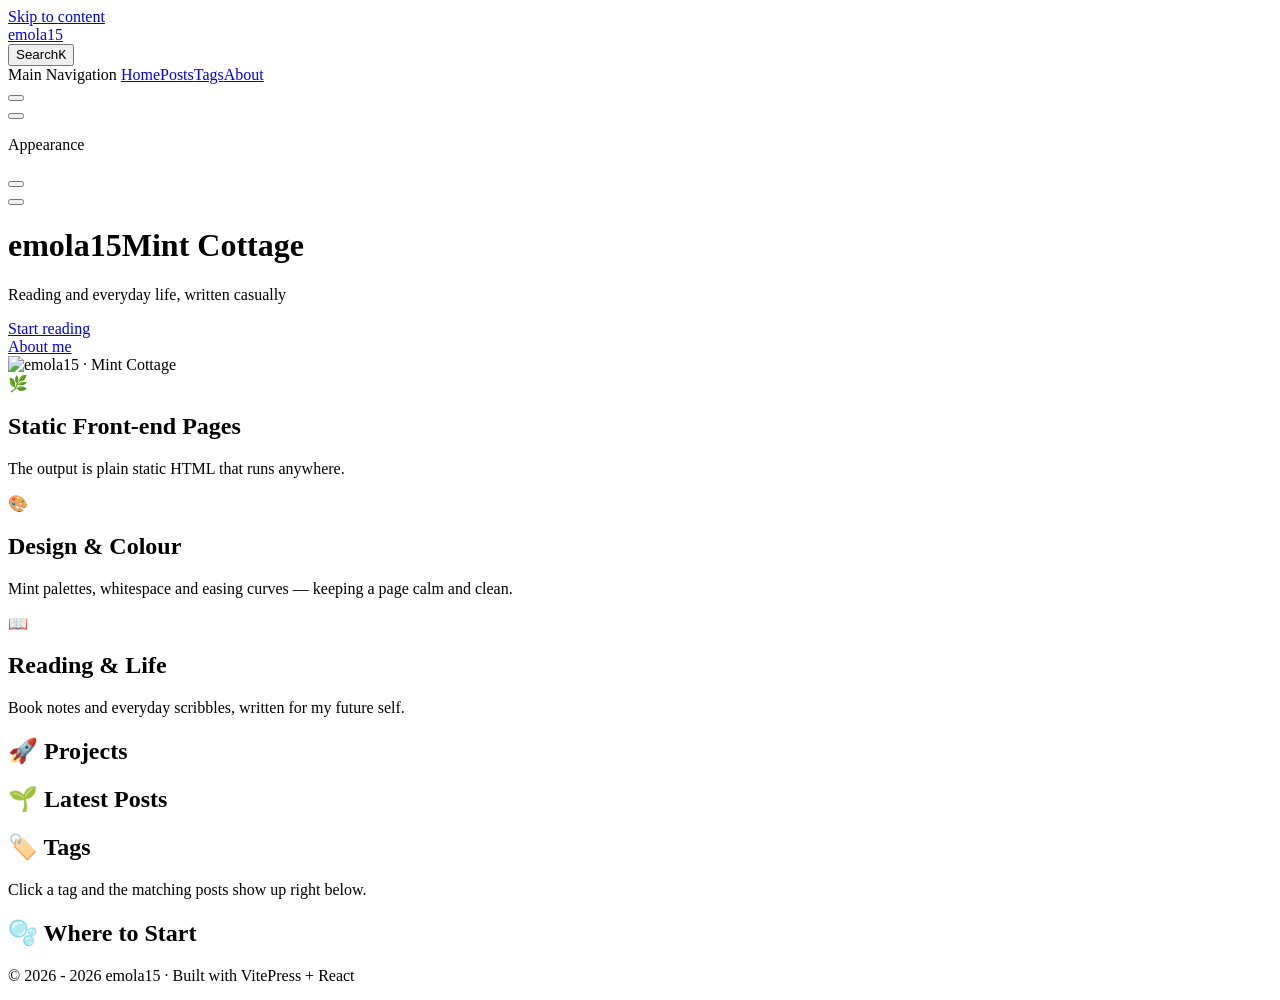
==== commit de3b5d70: "fix base: /blog_public/" ====
--- a/index.html
+++ b/index.html
@@ -6,17 +6,17 @@
     <title>emola15 · Mint Cottage</title>
     <meta name="description" content="emola15's personal blog: frontend notes, books and everyday life — written casually.">
     <meta name="generator" content="VitePress v1.6.4">
-    <link rel="preload stylesheet" href="/assets/style.BNtmY3CR.css" as="style">
-    <link rel="preload stylesheet" href="/vp-icons.css" as="style">
+    <link rel="preload stylesheet" href="/blog_public/assets/style.C8s-dA7I.css" as="style">
+    <link rel="preload stylesheet" href="/blog_public/vp-icons.css" as="style">
     
-    <script type="module" src="/assets/app.CRLoRc9V.js"></script>
-    <link rel="preload" href="/assets/inter-roman-latin.Di8DUHzh.woff2" as="font" type="font/woff2" crossorigin="">
-    <link rel="modulepreload" href="/assets/chunks/theme.NzrQBMvq.js">
-    <link rel="modulepreload" href="/assets/chunks/framework.D66Xq0Kv.js">
-    <link rel="modulepreload" href="/assets/chunks/PostList.DpVaMNqU.js">
-    <link rel="modulepreload" href="/assets/chunks/TagCloud.wqwrTHN4.js">
-    <link rel="modulepreload" href="/assets/index.md.DTGalRu3.lean.js">
-    <link rel="icon" type="image/svg+xml" href="/logo.svg">
+    <script type="module" src="/blog_public/assets/app.B7NEF1Vr.js"></script>
+    <link rel="preload" href="/blog_public/assets/inter-roman-latin.Di8DUHzh.woff2" as="font" type="font/woff2" crossorigin="">
+    <link rel="modulepreload" href="/blog_public/assets/chunks/theme.DYywA7mV.js">
+    <link rel="modulepreload" href="/blog_public/assets/chunks/framework.Cj77QY92.js">
+    <link rel="modulepreload" href="/blog_public/assets/chunks/PostList.DKz1rk19.js">
+    <link rel="modulepreload" href="/blog_public/assets/chunks/TagCloud.CqHKvetU.js">
+    <link rel="modulepreload" href="/blog_public/assets/index.md.q98EF2Is.lean.js">
+    <link rel="icon" type="image/svg+xml" href="/blog_public/logo.svg">
     <meta name="author" content="emola15">
     <meta name="theme-color" content="#f4fbf8">
     <meta property="og:type" content="website">
@@ -26,8 +26,8 @@
     <script id="check-mac-os">document.documentElement.classList.toggle("mac",/Mac|iPhone|iPod|iPad/i.test(navigator.platform));</script>
   </head>
   <body>
-    <div id="app"><div class="Layout" data-v-5d98c3a5><!--[--><div class="xq-island" data-island="ReadingProgress" data-v-4ed34a05></div><!--]--><!--[--><span tabindex="-1" data-v-0b0ada53></span><a href="#VPContent" class="VPSkipLink visually-hidden" data-v-0b0ada53>Skip to content</a><!--]--><!----><header class="VPNav" data-v-5d98c3a5 data-v-ae24b3ad><div class="VPNavBar" data-v-ae24b3ad data-v-6aa21345><div class="wrapper" data-v-6aa21345><div class="container" data-v-6aa21345><div class="title" data-v-6aa21345><div class="VPNavBarTitle" data-v-6aa21345 data-v-1168a8e4><a class="title" href="/" data-v-1168a8e4><!--[--><!--]--><!--[--><img class="VPImage logo" src="/logo.svg" alt data-v-8426fc1a><!--]--><span data-v-1168a8e4>emola15</span><!--[--><!--]--></a></div></div><div class="content" data-v-6aa21345><div class="content-body" data-v-6aa21345><!--[--><!--]--><div class="VPNavBarSearch search" data-v-6aa21345><!--[--><!----><div id="local-search"><button type="button" class="DocSearch DocSearch-Button" aria-label="Search posts"><span class="DocSearch-Button-Container"><span class="vp-icon DocSearch-Search-Icon"></span><span class="DocSearch-Button-Placeholder">Search</span></span><span class="DocSearch-Button-Keys"><kbd class="DocSearch-Button-Key"></kbd><kbd class="DocSearch-Button-Key">K</kbd></span></button></div><!--]--></div><nav aria-labelledby="main-nav-aria-label" class="VPNavBarMenu menu" data-v-6aa21345 data-v-dc692963><span id="main-nav-aria-label" class="visually-hidden" data-v-dc692963> Main Navigation </span><!--[--><!--[--><a class="VPLink link VPNavBarMenuLink active" href="/" tabindex="0" data-v-dc692963 data-v-e56f3d57><!--[--><span data-v-e56f3d57>Home</span><!--]--></a><!--]--><!--[--><a class="VPLink link VPNavBarMenuLink" href="/posts/" tabindex="0" data-v-dc692963 data-v-e56f3d57><!--[--><span data-v-e56f3d57>Posts</span><!--]--></a><!--]--><!--[--><a class="VPLink link VPNavBarMenuLink" href="/tags" tabindex="0" data-v-dc692963 data-v-e56f3d57><!--[--><span data-v-e56f3d57>Tags</span><!--]--></a><!--]--><!--[--><a class="VPLink link VPNavBarMenuLink" href="/about" tabindex="0" data-v-dc692963 data-v-e56f3d57><!--[--><span data-v-e56f3d57>About</span><!--]--></a><!--]--><!--]--></nav><!----><div class="VPNavBarAppearance appearance" data-v-6aa21345 data-v-6c893767><button class="VPSwitch VPSwitchAppearance" type="button" role="switch" title aria-checked="false" data-v-6c893767 data-v-5337faa4 data-v-1d5665e3><span class="check" data-v-1d5665e3><span class="icon" data-v-1d5665e3><!--[--><span class="vpi-sun sun" data-v-5337faa4></span><span class="vpi-moon moon" data-v-5337faa4></span><!--]--></span></span></button></div><div class="VPSocialLinks VPNavBarSocialLinks social-links" data-v-6aa21345 data-v-0394ad82 data-v-7bc22406><!--[--><a class="VPSocialLink no-icon" href="https://github.com/emolastuff15" aria-label="github" target="_blank" rel="noopener" data-v-7bc22406 data-v-bd121fe5><span class="vpi-social-github"></span></a><!--]--></div><div class="VPFlyout VPNavBarExtra extra" data-v-6aa21345 data-v-bb2aa2f0 data-v-cf11d7a2><button type="button" class="button" aria-haspopup="true" aria-expanded="false" aria-label="extra navigation" data-v-cf11d7a2><span class="vpi-more-horizontal icon" data-v-cf11d7a2></span></button><div class="menu" data-v-cf11d7a2><div class="VPMenu" data-v-cf11d7a2 data-v-b98bc113><!----><!--[--><!--[--><!----><div class="group" data-v-bb2aa2f0><div class="item appearance" data-v-bb2aa2f0><p class="label" data-v-bb2aa2f0>Appearance</p><div class="appearance-action" data-v-bb2aa2f0><button class="VPSwitch VPSwitchAppearance" type="button" role="switch" title aria-checked="false" data-v-bb2aa2f0 data-v-5337faa4 data-v-1d5665e3><span class="check" data-v-1d5665e3><span class="icon" data-v-1d5665e3><!--[--><span class="vpi-sun sun" data-v-5337faa4></span><span class="vpi-moon moon" data-v-5337faa4></span><!--]--></span></span></button></div></div></div><div class="group" data-v-bb2aa2f0><div class="item social-links" data-v-bb2aa2f0><div class="VPSocialLinks social-links-list" data-v-bb2aa2f0 data-v-7bc22406><!--[--><a class="VPSocialLink no-icon" href="https://github.com/emolastuff15" aria-label="github" target="_blank" rel="noopener" data-v-7bc22406 data-v-bd121fe5><span class="vpi-social-github"></span></a><!--]--></div></div></div><!--]--><!--]--></div></div></div><!--[--><!--]--><button type="button" class="VPNavBarHamburger hamburger" aria-label="mobile navigation" aria-expanded="false" aria-controls="VPNavScreen" data-v-6aa21345 data-v-e5dd9c1c><span class="container" data-v-e5dd9c1c><span class="top" data-v-e5dd9c1c></span><span class="middle" data-v-e5dd9c1c></span><span class="bottom" data-v-e5dd9c1c></span></span></button></div></div></div></div><div class="divider" data-v-6aa21345><div class="divider-line" data-v-6aa21345></div></div></div><!----></header><!----><!----><div class="VPContent is-home" id="VPContent" data-v-5d98c3a5 data-v-1428d186><div class="VPHome external-link-icon-enabled" data-v-1428d186 data-v-8b561e3d><!--[--><!--]--><div class="VPHero has-image VPHomeHero" data-v-8b561e3d data-v-4f9c455b><div class="container" data-v-4f9c455b><div class="main" data-v-4f9c455b><!--[--><!--]--><!--[--><h1 class="heading" data-v-4f9c455b><span class="name clip" data-v-4f9c455b>emola15</span><span class="text" data-v-4f9c455b>Mint Cottage</span></h1><p class="tagline" data-v-4f9c455b>Reading and everyday life, written casually</p><!--]--><!--[--><!--]--><div class="actions" data-v-4f9c455b><!--[--><div class="action" data-v-4f9c455b><a class="VPButton medium brand" href="/posts/" data-v-4f9c455b data-v-fa7799d5>Start reading</a></div><div class="action" data-v-4f9c455b><a class="VPButton medium alt" href="/about" data-v-4f9c455b data-v-fa7799d5>About me</a></div><!--]--></div><!--[--><!--]--></div><div class="image" data-v-4f9c455b><div class="image-container" data-v-4f9c455b><div class="image-bg" data-v-4f9c455b></div><!--[--><!--[--><img class="VPImage image-src" src="/logo.svg" alt="emola15 · Mint Cottage" data-v-8426fc1a><!--]--><!--]--></div></div></div></div><!--[--><!--]--><!--[--><!--]--><div class="VPFeatures VPHomeFeatures" data-v-8b561e3d data-v-a6181336><div class="container" data-v-a6181336><div class="items" data-v-a6181336><!--[--><div class="grid-3 item" data-v-a6181336><div class="VPLink no-icon VPFeature" data-v-a6181336 data-v-a3976bdc><!--[--><article class="box" data-v-a3976bdc><div class="icon" data-v-a3976bdc>🌿</div><h2 class="title" data-v-a3976bdc>Static Front-end Pages</h2><p class="details" data-v-a3976bdc>The output is plain static HTML that runs anywhere.</p><!----></article><!--]--></div></div><div class="grid-3 item" data-v-a6181336><div class="VPLink no-icon VPFeature" data-v-a6181336 data-v-a3976bdc><!--[--><article class="box" data-v-a3976bdc><div class="icon" data-v-a3976bdc>🎨</div><h2 class="title" data-v-a3976bdc>Design & Colour</h2><p class="details" data-v-a3976bdc>Mint palettes, whitespace and easing curves — keeping a page calm and clean.</p><!----></article><!--]--></div></div><div class="grid-3 item" data-v-a6181336><div class="VPLink no-icon VPFeature" data-v-a6181336 data-v-a3976bdc><!--[--><article class="box" data-v-a3976bdc><div class="icon" data-v-a3976bdc>📖</div><h2 class="title" data-v-a3976bdc>Reading & Life</h2><p class="details" data-v-a3976bdc>Book notes and everyday scribbles, written for my future self.</p><!----></article><!--]--></div></div><!--]--></div></div></div><!--[--><!--]--><div class="vp-doc container" style="" data-v-8b561e3d data-v-8e2d4988><!--[--><div style="position:relative;" data-v-8b561e3d><div><h2 id="🚀-projects" tabindex="-1">🚀 Projects <a class="header-anchor" href="#🚀-projects" aria-label="Permalink to &quot;🚀 Projects&quot;">​</a></h2><div class="xq-island" data-island="ProjectList" data-v-4ed34a05></div><h2 id="🌱-latest-posts" tabindex="-1">🌱 Latest Posts <a class="header-anchor" href="#🌱-latest-posts" aria-label="Permalink to &quot;🌱 Latest Posts&quot;">​</a></h2><div class="xq-island" data-island="PostList" data-v-4ed34a05></div><h2 id="🏷️-tags" tabindex="-1">🏷️ Tags <a class="header-anchor" href="#🏷️-tags" aria-label="Permalink to &quot;🏷️ Tags&quot;">​</a></h2><p>Click a tag and the matching posts show up right below.</p><div class="xq-island" data-island="TagCloud" data-v-4ed34a05></div><h2 id="🫧-where-to-start" tabindex="-1">🫧 Where to Start <a class="header-anchor" href="#🫧-where-to-start" aria-label="Permalink to &quot;🫧 Where to Start&quot;">​</a></h2><div class="xq-island" data-island="EntryCards" data-v-4ed34a05></div></div></div><!--]--></div></div></div><footer class="VPFooter" data-v-5d98c3a5 data-v-e315a0ad><div class="container" data-v-e315a0ad><!----><p class="copyright" data-v-e315a0ad>© 2026 - 2026 emola15 · Built with VitePress + React</p></div></footer><!--[--><div class="xq-island" data-island="BackToTop" data-v-4ed34a05></div><!--]--></div></div>
-    <script>window.__VP_HASH_MAP__=JSON.parse("{\"about.md\":\"FEm22cRG\",\"index.md\":\"DTGalRu3\",\"posts_how-to-pick-a-good-pineapple.md\":\"D5W0n2rq\",\"posts_index.md\":\"D2HLFRG0\",\"posts_mysql-index-notes.md\":\"SYOeJtAR\",\"posts_rabbitmq-notes.md\":\"D3NSysRU\",\"posts_raspberry-pi-mqtt-setup.md\":\"CkJdbnVg\",\"posts_terraform-aws-ec2-setup.md\":\"BqSlLcgr\",\"tags.md\":\"Ck8wdcca\"}");window.__VP_SITE_DATA__=JSON.parse("{\"lang\":\"en-US\",\"dir\":\"ltr\",\"title\":\"emola15 · Mint Cottage\",\"description\":\"emola15's personal blog: frontend notes, books and everyday life — written casually.\",\"base\":\"/\",\"head\":[],\"router\":{\"prefetchLinks\":true},\"appearance\":true,\"themeConfig\":{\"logo\":\"/logo.svg\",\"siteTitle\":\"emola15\",\"nav\":[{\"text\":\"Home\",\"link\":\"/\"},{\"text\":\"Posts\",\"link\":\"/posts/\",\"activeMatch\":\"^/posts/\"},{\"text\":\"Tags\",\"link\":\"/tags\",\"activeMatch\":\"^/tags\"},{\"text\":\"About\",\"link\":\"/about\",\"activeMatch\":\"^/about\"}],\"sidebar\":{\"/posts/\":[{\"text\":\"📚 All posts\",\"link\":\"/posts/\"},{\"text\":\"2026\",\"collapsed\":false,\"items\":[{\"text\":\"RabbitMQ Study Notes: Use Cases, Core Concepts and Reliability\",\"link\":\"/posts/rabbitmq-notes\"},{\"text\":\"How to Pick a Good Pineapple: 22 Years of Experience in Southern China\",\"link\":\"/posts/how-to-pick-a-good-pineapple\"},{\"text\":\"Study Notes: MySQL Indexes and B+ Trees\",\"link\":\"/posts/mysql-index-notes\"},{\"text\":\"Terraform on AWS: Provisioning an EC2 Instance Step by Step\",\"link\":\"/posts/terraform-aws-ec2-setup\"},{\"text\":\"Raspberry Pi + MQTT: Basic Concepts and Installation\",\"link\":\"/posts/raspberry-pi-mqtt-setup\"}]}]},\"socialLinks\":[{\"icon\":\"github\",\"link\":\"https://github.com/emolastuff15\"}],\"search\":{\"provider\":\"local\",\"options\":{\"translations\":{\"button\":{\"buttonText\":\"Search\",\"buttonAriaLabel\":\"Search posts\"},\"modal\":{\"noResultsText\":\"No results found\",\"resetButtonTitle\":\"Clear query\",\"displayDetails\":\"Show details\",\"footer\":{\"selectText\":\"Select\",\"navigateText\":\"Navigate\",\"closeText\":\"Close\"}}}}},\"outline\":{\"level\":[2,3],\"label\":\"On this page\"},\"docFooter\":{\"prev\":\"Previous\",\"next\":\"Next\"},\"lastUpdated\":{\"text\":\"Last updated\",\"formatOptions\":{\"dateStyle\":\"short\",\"timeStyle\":\"short\"}},\"returnToTopLabel\":\"Back to top\",\"sidebarMenuLabel\":\"Menu\",\"darkModeSwitchLabel\":\"Appearance\",\"lightModeSwitchTitle\":\"Switch to light theme\",\"darkModeSwitchTitle\":\"Switch to dark theme\",\"externalLinkIcon\":true,\"skipToContentLabel\":\"Skip to content\",\"notFound\":{\"title\":\"Page not found\",\"quote\":\"Wrong turn — but there is plenty to read elsewhere.\",\"linkLabel\":\"Back home\",\"linkText\":\"Back home\"},\"footer\":{\"copyright\":\"© 2026 - 2026 emola15 · Built with VitePress + React\"}},\"locales\":{},\"scrollOffset\":134,\"cleanUrls\":true}");</script>
+    <div id="app"><div class="Layout" data-v-5d98c3a5><!--[--><div class="xq-island" data-island="ReadingProgress" data-v-4ed34a05></div><!--]--><!--[--><span tabindex="-1" data-v-0b0ada53></span><a href="#VPContent" class="VPSkipLink visually-hidden" data-v-0b0ada53>Skip to content</a><!--]--><!----><header class="VPNav" data-v-5d98c3a5 data-v-ae24b3ad><div class="VPNavBar" data-v-ae24b3ad data-v-6aa21345><div class="wrapper" data-v-6aa21345><div class="container" data-v-6aa21345><div class="title" data-v-6aa21345><div class="VPNavBarTitle" data-v-6aa21345 data-v-1168a8e4><a class="title" href="/blog_public/" data-v-1168a8e4><!--[--><!--]--><!--[--><img class="VPImage logo" src="/blog_public/logo.svg" alt data-v-8426fc1a><!--]--><span data-v-1168a8e4>emola15</span><!--[--><!--]--></a></div></div><div class="content" data-v-6aa21345><div class="content-body" data-v-6aa21345><!--[--><!--]--><div class="VPNavBarSearch search" data-v-6aa21345><!--[--><!----><div id="local-search"><button type="button" class="DocSearch DocSearch-Button" aria-label="Search posts"><span class="DocSearch-Button-Container"><span class="vp-icon DocSearch-Search-Icon"></span><span class="DocSearch-Button-Placeholder">Search</span></span><span class="DocSearch-Button-Keys"><kbd class="DocSearch-Button-Key"></kbd><kbd class="DocSearch-Button-Key">K</kbd></span></button></div><!--]--></div><nav aria-labelledby="main-nav-aria-label" class="VPNavBarMenu menu" data-v-6aa21345 data-v-dc692963><span id="main-nav-aria-label" class="visually-hidden" data-v-dc692963> Main Navigation </span><!--[--><!--[--><a class="VPLink link VPNavBarMenuLink active" href="/blog_public/" tabindex="0" data-v-dc692963 data-v-e56f3d57><!--[--><span data-v-e56f3d57>Home</span><!--]--></a><!--]--><!--[--><a class="VPLink link VPNavBarMenuLink" href="/blog_public/posts/" tabindex="0" data-v-dc692963 data-v-e56f3d57><!--[--><span data-v-e56f3d57>Posts</span><!--]--></a><!--]--><!--[--><a class="VPLink link VPNavBarMenuLink" href="/blog_public/tags" tabindex="0" data-v-dc692963 data-v-e56f3d57><!--[--><span data-v-e56f3d57>Tags</span><!--]--></a><!--]--><!--[--><a class="VPLink link VPNavBarMenuLink" href="/blog_public/about" tabindex="0" data-v-dc692963 data-v-e56f3d57><!--[--><span data-v-e56f3d57>About</span><!--]--></a><!--]--><!--]--></nav><!----><div class="VPNavBarAppearance appearance" data-v-6aa21345 data-v-6c893767><button class="VPSwitch VPSwitchAppearance" type="button" role="switch" title aria-checked="false" data-v-6c893767 data-v-5337faa4 data-v-1d5665e3><span class="check" data-v-1d5665e3><span class="icon" data-v-1d5665e3><!--[--><span class="vpi-sun sun" data-v-5337faa4></span><span class="vpi-moon moon" data-v-5337faa4></span><!--]--></span></span></button></div><div class="VPSocialLinks VPNavBarSocialLinks social-links" data-v-6aa21345 data-v-0394ad82 data-v-7bc22406><!--[--><a class="VPSocialLink no-icon" href="https://github.com/emolastuff15" aria-label="github" target="_blank" rel="noopener" data-v-7bc22406 data-v-bd121fe5><span class="vpi-social-github"></span></a><!--]--></div><div class="VPFlyout VPNavBarExtra extra" data-v-6aa21345 data-v-bb2aa2f0 data-v-cf11d7a2><button type="button" class="button" aria-haspopup="true" aria-expanded="false" aria-label="extra navigation" data-v-cf11d7a2><span class="vpi-more-horizontal icon" data-v-cf11d7a2></span></button><div class="menu" data-v-cf11d7a2><div class="VPMenu" data-v-cf11d7a2 data-v-b98bc113><!----><!--[--><!--[--><!----><div class="group" data-v-bb2aa2f0><div class="item appearance" data-v-bb2aa2f0><p class="label" data-v-bb2aa2f0>Appearance</p><div class="appearance-action" data-v-bb2aa2f0><button class="VPSwitch VPSwitchAppearance" type="button" role="switch" title aria-checked="false" data-v-bb2aa2f0 data-v-5337faa4 data-v-1d5665e3><span class="check" data-v-1d5665e3><span class="icon" data-v-1d5665e3><!--[--><span class="vpi-sun sun" data-v-5337faa4></span><span class="vpi-moon moon" data-v-5337faa4></span><!--]--></span></span></button></div></div></div><div class="group" data-v-bb2aa2f0><div class="item social-links" data-v-bb2aa2f0><div class="VPSocialLinks social-links-list" data-v-bb2aa2f0 data-v-7bc22406><!--[--><a class="VPSocialLink no-icon" href="https://github.com/emolastuff15" aria-label="github" target="_blank" rel="noopener" data-v-7bc22406 data-v-bd121fe5><span class="vpi-social-github"></span></a><!--]--></div></div></div><!--]--><!--]--></div></div></div><!--[--><!--]--><button type="button" class="VPNavBarHamburger hamburger" aria-label="mobile navigation" aria-expanded="false" aria-controls="VPNavScreen" data-v-6aa21345 data-v-e5dd9c1c><span class="container" data-v-e5dd9c1c><span class="top" data-v-e5dd9c1c></span><span class="middle" data-v-e5dd9c1c></span><span class="bottom" data-v-e5dd9c1c></span></span></button></div></div></div></div><div class="divider" data-v-6aa21345><div class="divider-line" data-v-6aa21345></div></div></div><!----></header><!----><!----><div class="VPContent is-home" id="VPContent" data-v-5d98c3a5 data-v-1428d186><div class="VPHome external-link-icon-enabled" data-v-1428d186 data-v-8b561e3d><!--[--><!--]--><div class="VPHero has-image VPHomeHero" data-v-8b561e3d data-v-4f9c455b><div class="container" data-v-4f9c455b><div class="main" data-v-4f9c455b><!--[--><!--]--><!--[--><h1 class="heading" data-v-4f9c455b><span class="name clip" data-v-4f9c455b>emola15</span><span class="text" data-v-4f9c455b>Mint Cottage</span></h1><p class="tagline" data-v-4f9c455b>Reading and everyday life, written casually</p><!--]--><!--[--><!--]--><div class="actions" data-v-4f9c455b><!--[--><div class="action" data-v-4f9c455b><a class="VPButton medium brand" href="/blog_public/posts/" data-v-4f9c455b data-v-fa7799d5>Start reading</a></div><div class="action" data-v-4f9c455b><a class="VPButton medium alt" href="/blog_public/about" data-v-4f9c455b data-v-fa7799d5>About me</a></div><!--]--></div><!--[--><!--]--></div><div class="image" data-v-4f9c455b><div class="image-container" data-v-4f9c455b><div class="image-bg" data-v-4f9c455b></div><!--[--><!--[--><img class="VPImage image-src" src="/blog_public/logo.svg" alt="emola15 · Mint Cottage" data-v-8426fc1a><!--]--><!--]--></div></div></div></div><!--[--><!--]--><!--[--><!--]--><div class="VPFeatures VPHomeFeatures" data-v-8b561e3d data-v-a6181336><div class="container" data-v-a6181336><div class="items" data-v-a6181336><!--[--><div class="grid-3 item" data-v-a6181336><div class="VPLink no-icon VPFeature" data-v-a6181336 data-v-a3976bdc><!--[--><article class="box" data-v-a3976bdc><div class="icon" data-v-a3976bdc>🌿</div><h2 class="title" data-v-a3976bdc>Static Front-end Pages</h2><p class="details" data-v-a3976bdc>The output is plain static HTML that runs anywhere.</p><!----></article><!--]--></div></div><div class="grid-3 item" data-v-a6181336><div class="VPLink no-icon VPFeature" data-v-a6181336 data-v-a3976bdc><!--[--><article class="box" data-v-a3976bdc><div class="icon" data-v-a3976bdc>🎨</div><h2 class="title" data-v-a3976bdc>Design & Colour</h2><p class="details" data-v-a3976bdc>Mint palettes, whitespace and easing curves — keeping a page calm and clean.</p><!----></article><!--]--></div></div><div class="grid-3 item" data-v-a6181336><div class="VPLink no-icon VPFeature" data-v-a6181336 data-v-a3976bdc><!--[--><article class="box" data-v-a3976bdc><div class="icon" data-v-a3976bdc>📖</div><h2 class="title" data-v-a3976bdc>Reading & Life</h2><p class="details" data-v-a3976bdc>Book notes and everyday scribbles, written for my future self.</p><!----></article><!--]--></div></div><!--]--></div></div></div><!--[--><!--]--><div class="vp-doc container" style="" data-v-8b561e3d data-v-8e2d4988><!--[--><div style="position:relative;" data-v-8b561e3d><div><h2 id="🚀-projects" tabindex="-1">🚀 Projects <a class="header-anchor" href="#🚀-projects" aria-label="Permalink to &quot;🚀 Projects&quot;">​</a></h2><div class="xq-island" data-island="ProjectList" data-v-4ed34a05></div><h2 id="🌱-latest-posts" tabindex="-1">🌱 Latest Posts <a class="header-anchor" href="#🌱-latest-posts" aria-label="Permalink to &quot;🌱 Latest Posts&quot;">​</a></h2><div class="xq-island" data-island="PostList" data-v-4ed34a05></div><h2 id="🏷️-tags" tabindex="-1">🏷️ Tags <a class="header-anchor" href="#🏷️-tags" aria-label="Permalink to &quot;🏷️ Tags&quot;">​</a></h2><p>Click a tag and the matching posts show up right below.</p><div class="xq-island" data-island="TagCloud" data-v-4ed34a05></div><h2 id="🫧-where-to-start" tabindex="-1">🫧 Where to Start <a class="header-anchor" href="#🫧-where-to-start" aria-label="Permalink to &quot;🫧 Where to Start&quot;">​</a></h2><div class="xq-island" data-island="EntryCards" data-v-4ed34a05></div></div></div><!--]--></div></div></div><footer class="VPFooter" data-v-5d98c3a5 data-v-e315a0ad><div class="container" data-v-e315a0ad><!----><p class="copyright" data-v-e315a0ad>© 2026 - 2026 emola15 · Built with VitePress + React</p></div></footer><!--[--><div class="xq-island" data-island="BackToTop" data-v-4ed34a05></div><!--]--></div></div>
+    <script>window.__VP_HASH_MAP__=JSON.parse("{\"about.md\":\"DZiZQiZm\",\"index.md\":\"q98EF2Is\",\"posts_how-to-pick-a-good-pineapple.md\":\"CUBwOpe8\",\"posts_index.md\":\"ClHSoaL7\",\"posts_mysql-index-notes.md\":\"CzqHTGT8\",\"posts_rabbitmq-notes.md\":\"DmkWU02O\",\"posts_raspberry-pi-mqtt-setup.md\":\"Dv_6yMWF\",\"posts_terraform-aws-ec2-setup.md\":\"v_Fie6sI\",\"tags.md\":\"B5kAumDn\"}");window.__VP_SITE_DATA__=JSON.parse("{\"lang\":\"en-US\",\"dir\":\"ltr\",\"title\":\"emola15 · Mint Cottage\",\"description\":\"emola15's personal blog: frontend notes, books and everyday life — written casually.\",\"base\":\"/blog_public/\",\"head\":[],\"router\":{\"prefetchLinks\":true},\"appearance\":true,\"themeConfig\":{\"logo\":\"/logo.svg\",\"siteTitle\":\"emola15\",\"nav\":[{\"text\":\"Home\",\"link\":\"/\"},{\"text\":\"Posts\",\"link\":\"/posts/\",\"activeMatch\":\"^/posts/\"},{\"text\":\"Tags\",\"link\":\"/tags\",\"activeMatch\":\"^/tags\"},{\"text\":\"About\",\"link\":\"/about\",\"activeMatch\":\"^/about\"}],\"sidebar\":{\"/posts/\":[{\"text\":\"📚 All posts\",\"link\":\"/posts/\"},{\"text\":\"2026\",\"collapsed\":false,\"items\":[{\"text\":\"RabbitMQ Study Notes: Use Cases, Core Concepts and Reliability\",\"link\":\"/posts/rabbitmq-notes\"},{\"text\":\"How to Pick a Good Pineapple: 22 Years of Experience in Southern China\",\"link\":\"/posts/how-to-pick-a-good-pineapple\"},{\"text\":\"Study Notes: MySQL Indexes and B+ Trees\",\"link\":\"/posts/mysql-index-notes\"},{\"text\":\"Terraform on AWS: Provisioning an EC2 Instance Step by Step\",\"link\":\"/posts/terraform-aws-ec2-setup\"},{\"text\":\"Raspberry Pi + MQTT: Basic Concepts and Installation\",\"link\":\"/posts/raspberry-pi-mqtt-setup\"}]}]},\"socialLinks\":[{\"icon\":\"github\",\"link\":\"https://github.com/emolastuff15\"}],\"search\":{\"provider\":\"local\",\"options\":{\"translations\":{\"button\":{\"buttonText\":\"Search\",\"buttonAriaLabel\":\"Search posts\"},\"modal\":{\"noResultsText\":\"No results found\",\"resetButtonTitle\":\"Clear query\",\"displayDetails\":\"Show details\",\"footer\":{\"selectText\":\"Select\",\"navigateText\":\"Navigate\",\"closeText\":\"Close\"}}}}},\"outline\":{\"level\":[2,3],\"label\":\"On this page\"},\"docFooter\":{\"prev\":\"Previous\",\"next\":\"Next\"},\"lastUpdated\":{\"text\":\"Last updated\",\"formatOptions\":{\"dateStyle\":\"short\",\"timeStyle\":\"short\"}},\"returnToTopLabel\":\"Back to top\",\"sidebarMenuLabel\":\"Menu\",\"darkModeSwitchLabel\":\"Appearance\",\"lightModeSwitchTitle\":\"Switch to light theme\",\"darkModeSwitchTitle\":\"Switch to dark theme\",\"externalLinkIcon\":true,\"skipToContentLabel\":\"Skip to content\",\"notFound\":{\"title\":\"Page not found\",\"quote\":\"Wrong turn — but there is plenty to read elsewhere.\",\"linkLabel\":\"Back home\",\"linkText\":\"Back home\"},\"footer\":{\"copyright\":\"© 2026 - 2026 emola15 · Built with VitePress + React\"}},\"locales\":{},\"scrollOffset\":134,\"cleanUrls\":true}");</script>
     
   </body>
 </html>
